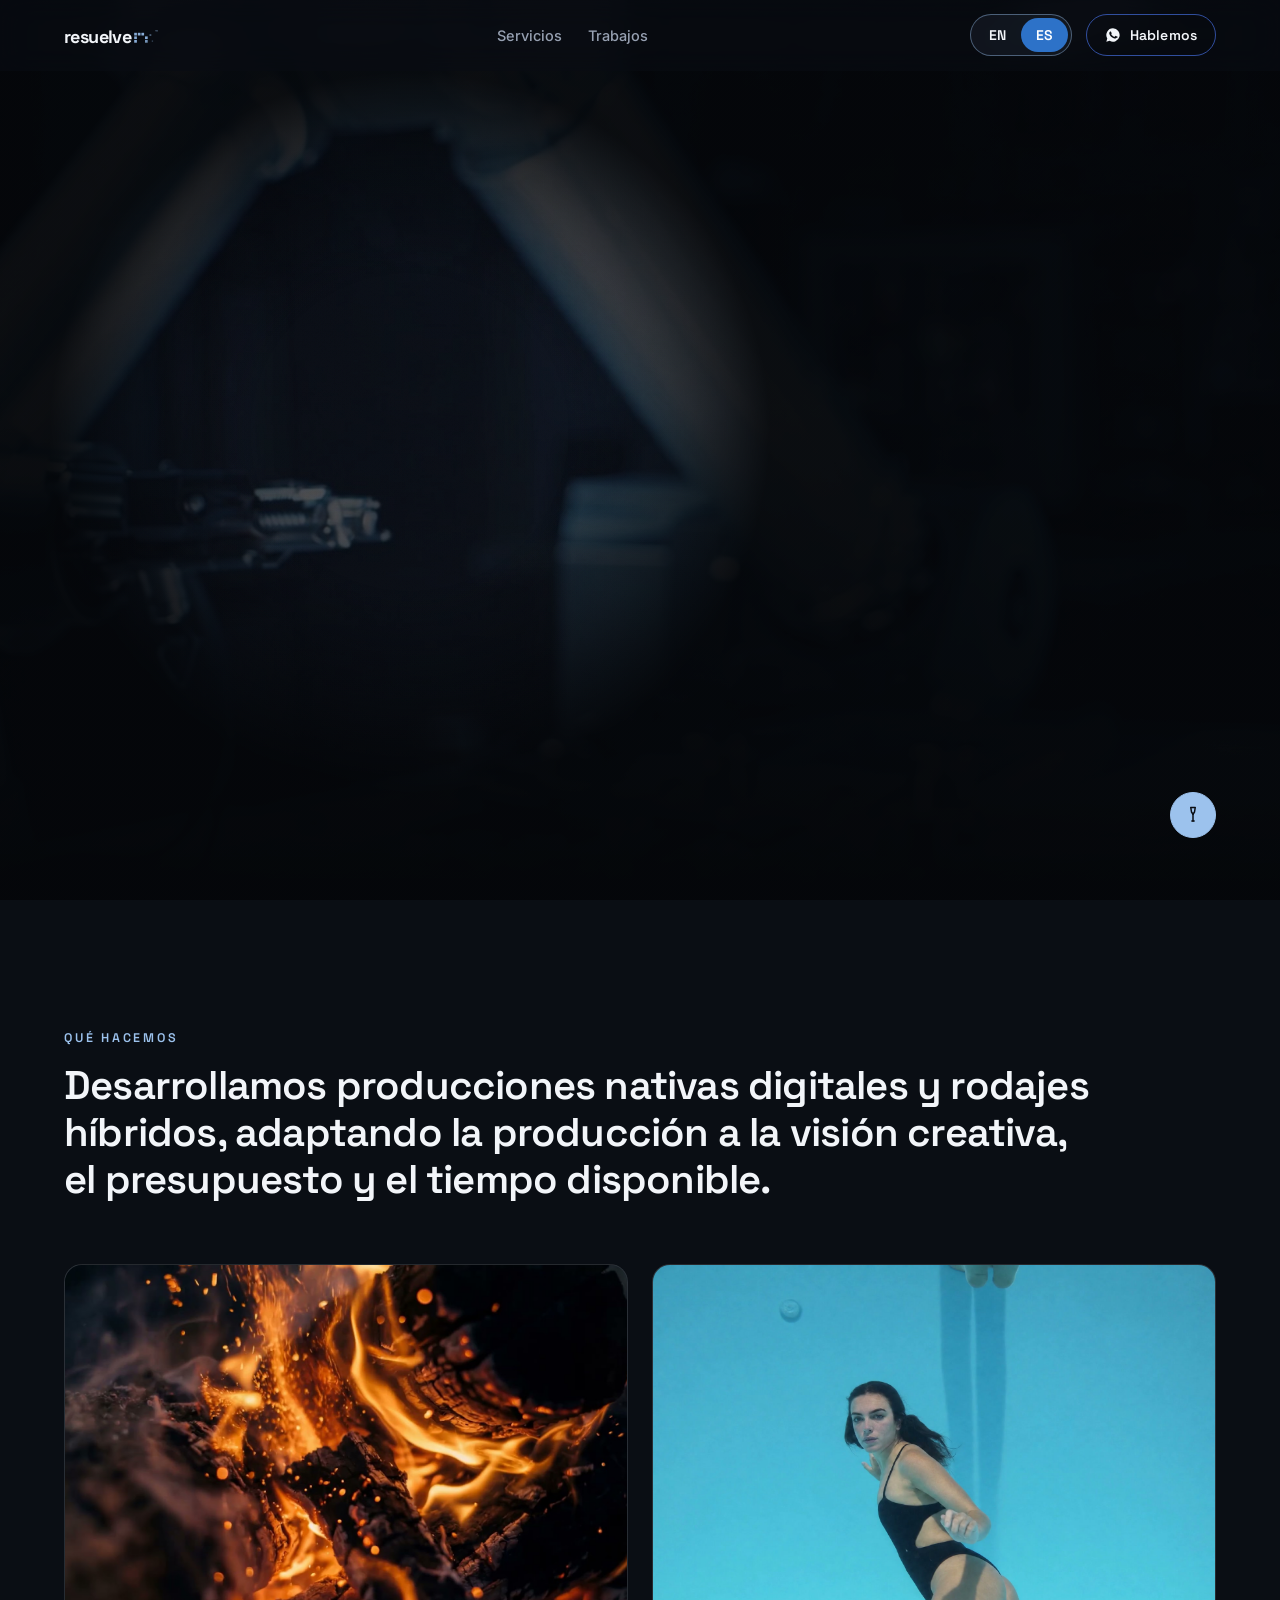
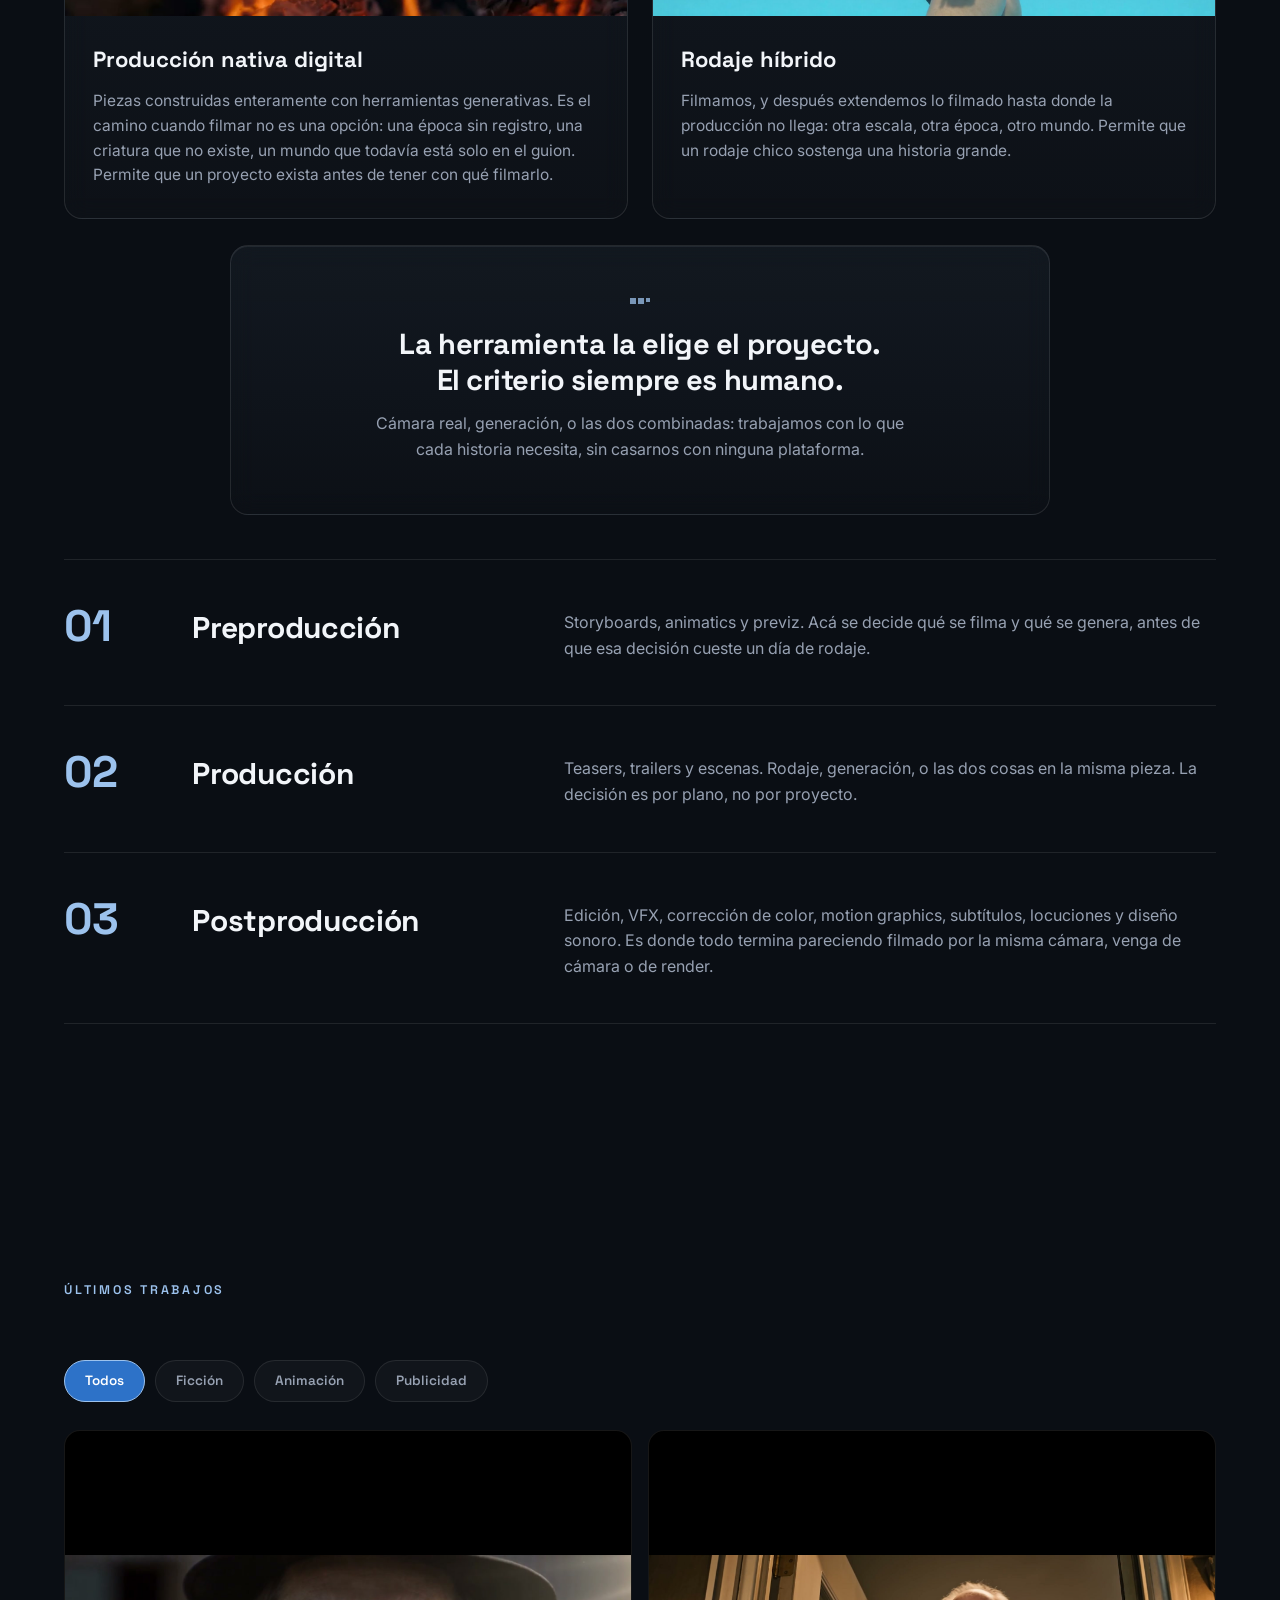
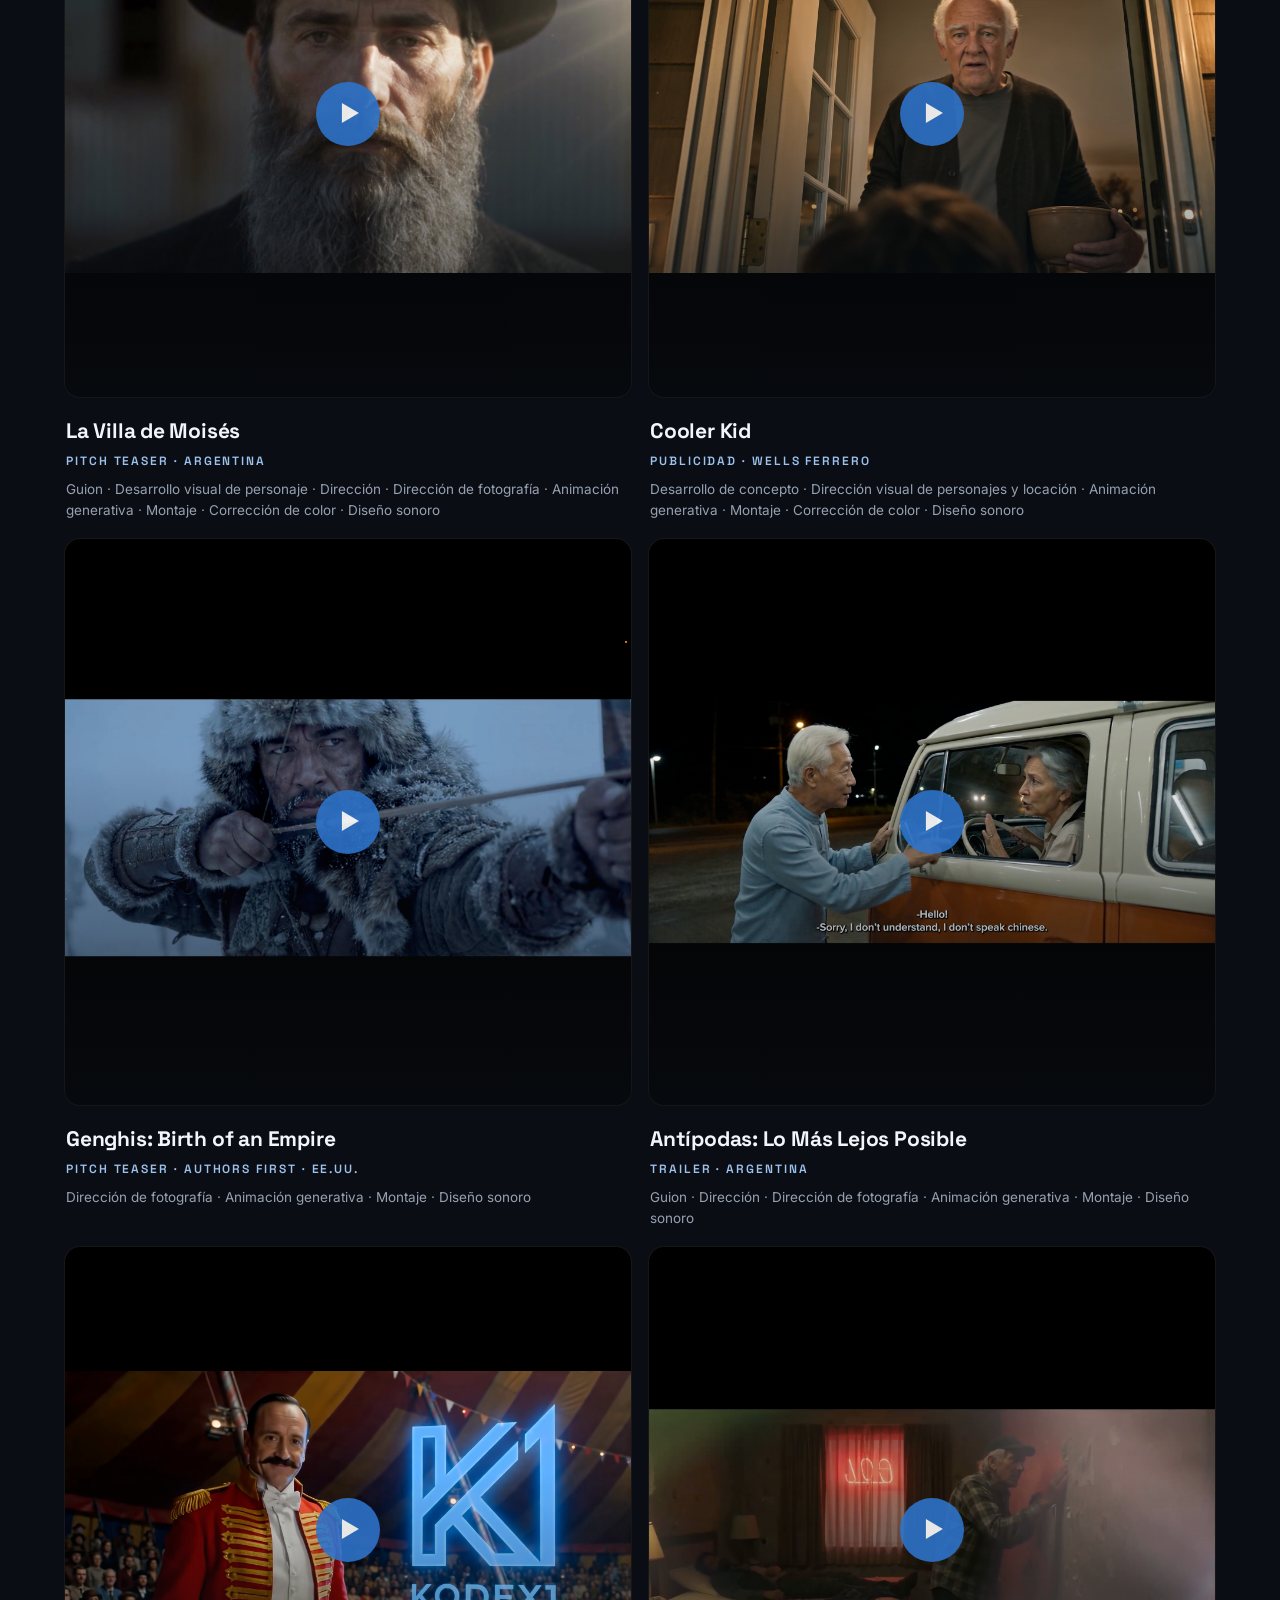
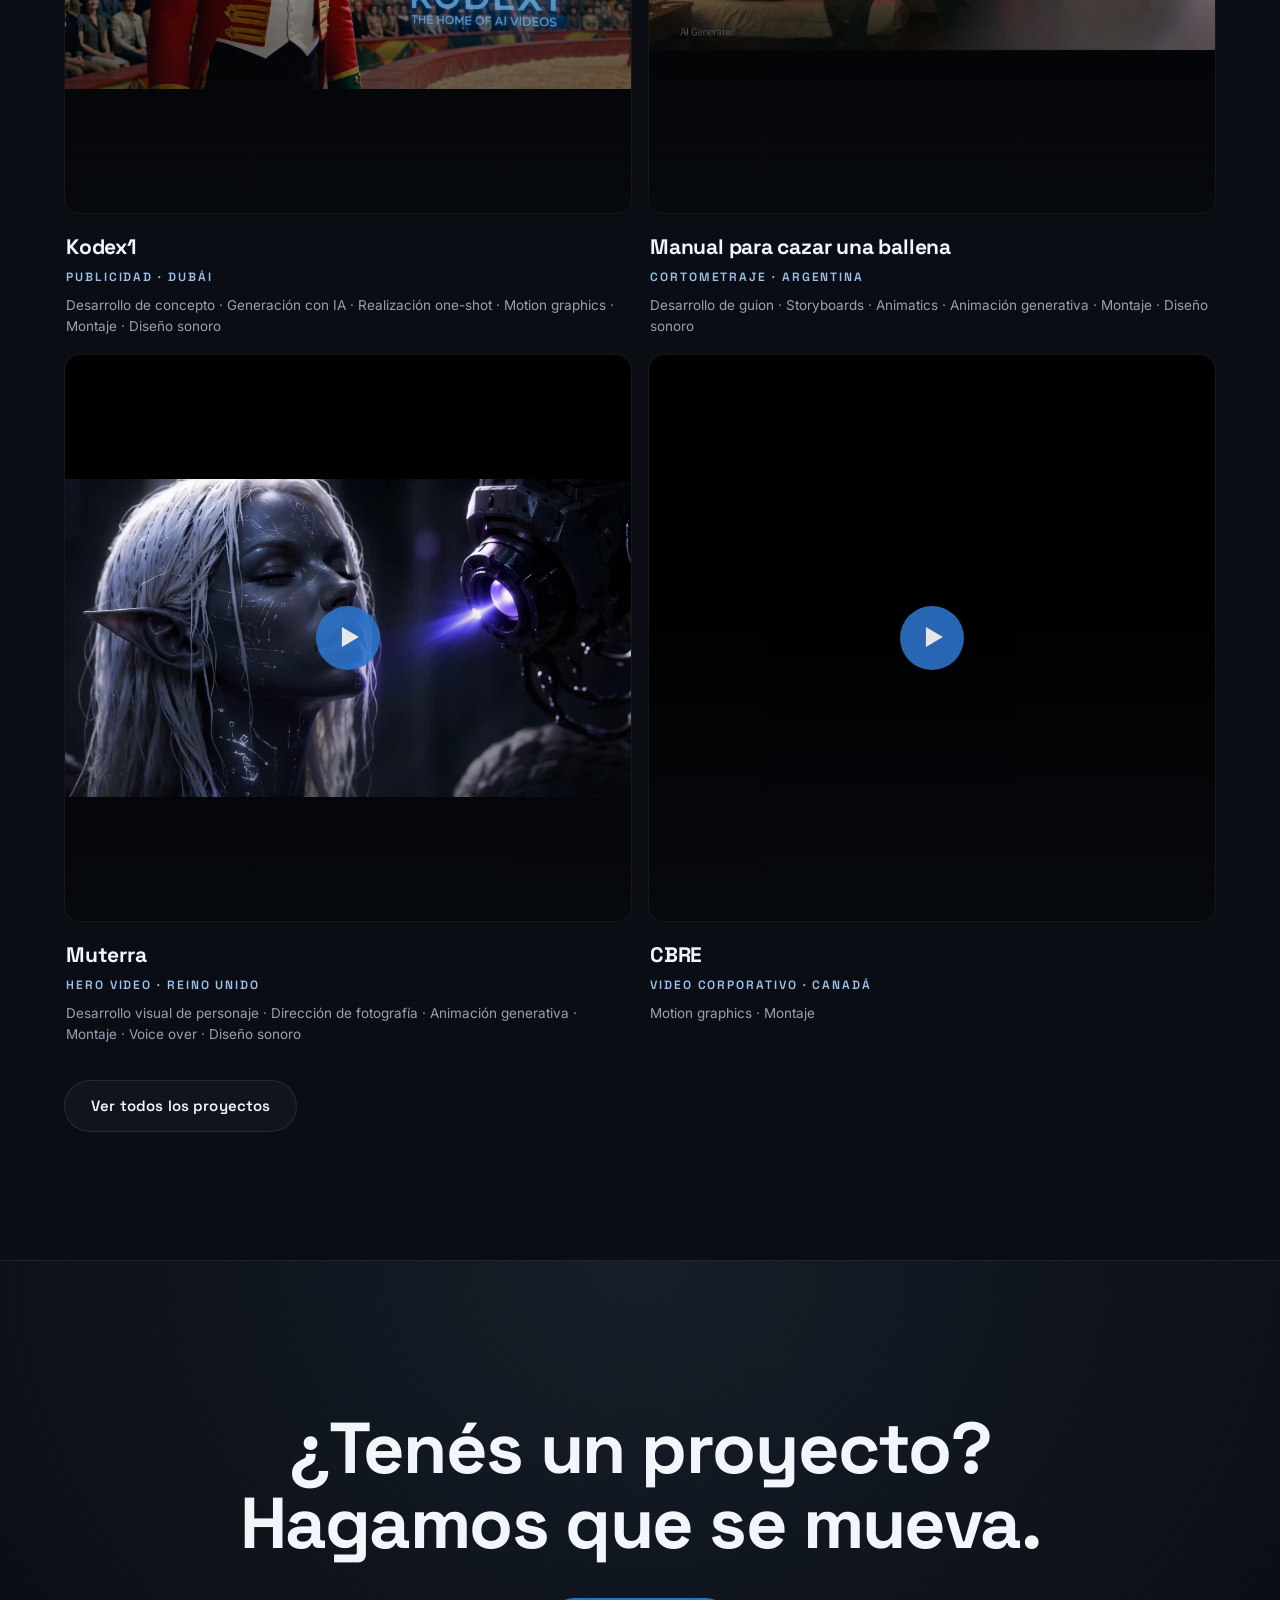
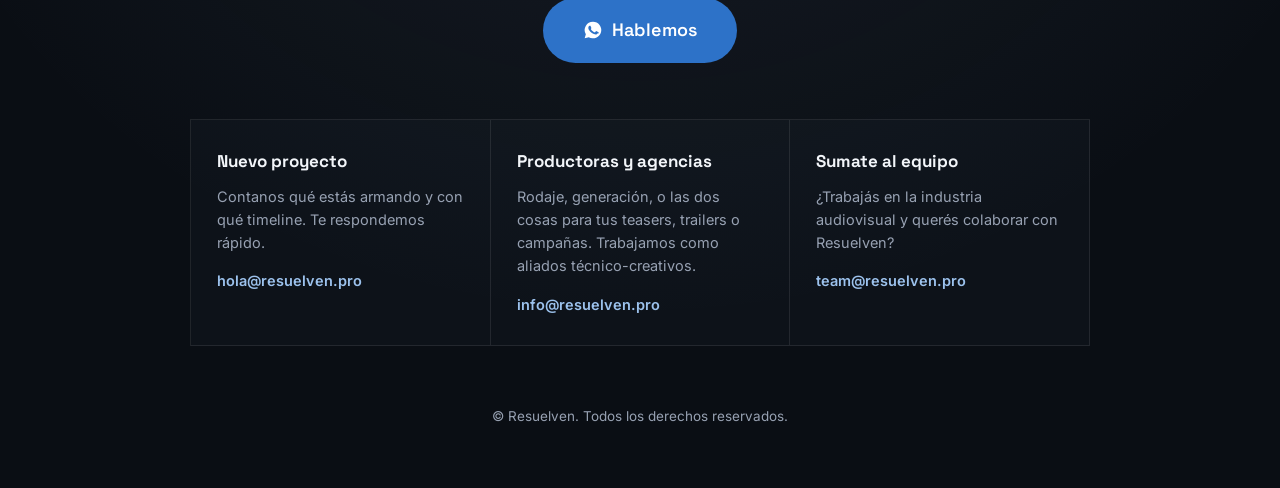
==== index.html @ db2f816e "Favicon nuevo con la n de píxeles y video Centurion 51 por link directo Co-Authored-By: Claude Opus " ====
<!DOCTYPE html>
<html lang="es">
<head>
  <meta charset="UTF-8">
  <meta name="viewport" content="width=device-width, initial-scale=1.0">
  <title>resuelven™ · Producciones nativas digitales y rodajes híbridos</title>
  <meta name="description" content="Productora audiovisual. Desarrollamos producciones nativas digitales y rodajes híbridos: teasers, trailers y escenas para cine, campaña y pitch.">
  <link rel="icon" href="assets/images/favicon-n.png">
  <link rel="apple-touch-icon" href="assets/images/apple-touch-icon-n.png">
  <meta property="og:title" content="resuelven™ · Producciones nativas digitales y rodajes híbridos">
  <meta property="og:description" content="Productora audiovisual. Desarrollamos producciones nativas digitales y rodajes híbridos: teasers, trailers y escenas para cine, campaña y pitch.">
  <meta property="og:image" content="https://resuelven.pro/assets/images/card.jpg">
  <meta property="og:url" content="https://resuelven.pro/">
  <meta property="og:type" content="website">
  <meta property="og:site_name" content="Resuelven">
  <meta property="og:locale" content="es_AR">
  <meta property="og:locale:alternate" content="en_US">
  <meta name="twitter:card" content="summary_large_image">
  <meta name="twitter:title" content="resuelven™ · Producciones nativas digitales y rodajes híbridos">
  <meta name="twitter:description" content="Productora audiovisual. Desarrollamos producciones nativas digitales y rodajes híbridos: teasers, trailers y escenas para cine, campaña y pitch.">
  <meta name="twitter:image" content="https://resuelven.pro/assets/images/card.jpg">
  <link rel="canonical" href="https://resuelven.pro/">
  <link rel="alternate" hreflang="es" href="https://resuelven.pro/">
  <link rel="alternate" hreflang="en" href="https://resuelven.pro/?lang=en">
  <link rel="alternate" hreflang="x-default" href="https://resuelven.pro/">
  <script type="application/ld+json">
  {
    "@context": "https://schema.org",
    "@graph": [
      {
        "@type": "Organization",
        "@id": "https://resuelven.pro/#organization",
        "name": "Resuelven",
        "alternateName": "resuelven™",
        "url": "https://resuelven.pro/",
        "logo": {
          "@type": "ImageObject",
          "url": "https://resuelven.pro/branding/logo/png/resuelven-horizontal-fondo-claro@1000.png"
        },
        "image": "https://resuelven.pro/assets/images/card.jpg",
        "description": "Productora audiovisual. Teasers, trailers y escenas: cámara real, generación con IA, o las dos combinadas.",
        "email": "hola@resuelven.pro",
        "telephone": "+5493425973885",
        "address": {
          "@type": "PostalAddress",
          "addressLocality": "Santa Fe",
          "addressRegion": "Santa Fe",
          "addressCountry": "AR"
        },
        "knowsLanguage": [
          "es",
          "en"
        ],
        "contactPoint": {
          "@type": "ContactPoint",
          "contactType": "sales",
          "email": "hola@resuelven.pro",
          "telephone": "+5493425973885",
          "availableLanguage": [
            "Spanish",
            "English"
          ]
        }
      },
      {
        "@type": "WebSite",
        "@id": "https://resuelven.pro/#website",
        "url": "https://resuelven.pro/",
        "name": "resuelven™",
        "inLanguage": "es-AR",
        "publisher": {
          "@id": "https://resuelven.pro/#organization"
        }
      },
      {
        "@type": "WebPage",
        "@id": "https://resuelven.pro/#webpage",
        "url": "https://resuelven.pro/",
        "name": "resuelven™ · Producciones nativas digitales y rodajes híbridos",
        "isPartOf": {
          "@id": "https://resuelven.pro/#website"
        },
        "about": {
          "@id": "https://resuelven.pro/#organization"
        },
        "primaryImageOfPage": "https://resuelven.pro/assets/images/card.jpg",
        "inLanguage": "es-AR"
      },
      {
        "@type": "ItemList",
        "@id": "https://resuelven.pro/#portfolio",
        "name": "Trabajos de Resuelven",
        "numberOfItems": 17,
        "itemListOrder": "https://schema.org/ItemListOrderAscending",
        "itemListElement": [
          {
            "@type": "ListItem",
            "position": 1,
            "item": {
              "@type": "CreativeWork",
              "name": "La Villa de Moisés",
              "description": "Pitch teaser, Argentina.",
              "genre": "Pitch teaser",
              "thumbnailUrl": "https://resuelven.pro/assets/videos/villamoises_poster.jpg",
              "creator": {
                "@id": "https://resuelven.pro/#organization"
              }
            }
          },
          {
            "@type": "ListItem",
            "position": 2,
            "item": {
              "@type": "CreativeWork",
              "name": "Cooler Kid",
              "description": "Publicidad para Wells Ferrero.",
              "genre": "Publicidad",
              "thumbnailUrl": "https://resuelven.pro/assets/videos/coolerkid_poster.jpg",
              "creator": {
                "@id": "https://resuelven.pro/#organization"
              },
              "creditText": "Producido por Resuelven para Wells Ferrero"
            }
          },
          {
            "@type": "ListItem",
            "position": 3,
            "item": {
              "@type": "CreativeWork",
              "name": "Genghis: Birth of an Empire",
              "description": "Pitch teaser para Authors First, Estados Unidos.",
              "genre": "Pitch teaser",
              "thumbnailUrl": "https://resuelven.pro/assets/videos/video14_thumbnail.jpg",
              "creator": {
                "@id": "https://resuelven.pro/#organization"
              },
              "creditText": "Producido por Resuelven para Authors First"
            }
          },
          {
            "@type": "ListItem",
            "position": 4,
            "item": {
              "@type": "CreativeWork",
              "name": "Antípodas: Lo Más Lejos Posible",
              "description": "Trailer, Argentina.",
              "genre": "Trailer",
              "thumbnailUrl": "https://resuelven.pro/assets/videos/video17_thumbnail.jpg",
              "creator": {
                "@id": "https://resuelven.pro/#organization"
              }
            }
          },
          {
            "@type": "ListItem",
            "position": 5,
            "item": {
              "@type": "CreativeWork",
              "name": "Kodex1",
              "description": "Publicidad, Dubái.",
              "genre": "Publicidad",
              "thumbnailUrl": "https://resuelven.pro/assets/videos/video20_thumbnail.jpg",
              "creator": {
                "@id": "https://resuelven.pro/#organization"
              }
            }
          },
          {
            "@type": "ListItem",
            "position": 6,
            "item": {
              "@type": "CreativeWork",
              "name": "Manual para cazar una ballena",
              "description": "Cortometraje, Argentina.",
              "genre": "Cortometraje",
              "thumbnailUrl": "https://resuelven.pro/assets/videos/manual_poster.jpg",
              "creator": {
                "@id": "https://resuelven.pro/#organization"
              }
            }
          },
          {
            "@type": "ListItem",
            "position": 7,
            "item": {
              "@type": "CreativeWork",
              "name": "Muterra",
              "description": "Hero video, Reino Unido.",
              "genre": "Hero video",
              "thumbnailUrl": "https://resuelven.pro/assets/videos/video19_poster.jpg",
              "creator": {
                "@id": "https://resuelven.pro/#organization"
              }
            }
          },
          {
            "@type": "ListItem",
            "position": 8,
            "item": {
              "@type": "CreativeWork",
              "name": "CBRE",
              "description": "Video corporativo, Canadá.",
              "genre": "Video corporativo",
              "thumbnailUrl": "https://i.ytimg.com/vi/7hWI-mV_FtY/maxresdefault.jpg",
              "creator": {
                "@id": "https://resuelven.pro/#organization"
              }
            }
          },
          {
            "@type": "ListItem",
            "position": 9,
            "item": {
              "@type": "CreativeWork",
              "name": "Betterwase",
              "description": "Publicidad, Estados Unidos.",
              "genre": "Publicidad",
              "thumbnailUrl": "https://resuelven.pro/assets/videos/video12_poster.jpg",
              "creator": {
                "@id": "https://resuelven.pro/#organization"
              }
            }
          },
          {
            "@type": "ListItem",
            "position": 10,
            "item": {
              "@type": "CreativeWork",
              "name": "Betterwase",
              "description": "Publicidad, Estados Unidos.",
              "genre": "Publicidad",
              "thumbnailUrl": "https://resuelven.pro/assets/videos/video07_poster.jpg",
              "creator": {
                "@id": "https://resuelven.pro/#organization"
              }
            }
          },
          {
            "@type": "ListItem",
            "position": 11,
            "item": {
              "@type": "CreativeWork",
              "name": "Earthing Harmony",
              "description": "Long form ad, Estados Unidos.",
              "genre": "Long form ad",
              "thumbnailUrl": "https://resuelven.pro/assets/videos/grounding_poster.jpg",
              "creator": {
                "@id": "https://resuelven.pro/#organization"
              }
            }
          },
          {
            "@type": "ListItem",
            "position": 12,
            "item": {
              "@type": "CreativeWork",
              "name": "Betterwase",
              "description": "Serie animada, Estados Unidos.",
              "genre": "Serie animada",
              "thumbnailUrl": "https://resuelven.pro/assets/videos/medicare_poster.jpg",
              "creator": {
                "@id": "https://resuelven.pro/#organization"
              }
            }
          },
          {
            "@type": "ListItem",
            "position": 13,
            "item": {
              "@type": "CreativeWork",
              "name": "Pandora's Star",
              "description": "Pitch scene para Authors First, Estados Unidos.",
              "genre": "Pitch scene",
              "thumbnailUrl": "https://resuelven.pro/assets/videos/dudley_poster.jpg",
              "creator": {
                "@id": "https://resuelven.pro/#organization"
              },
              "creditText": "Producido por Resuelven para Authors First"
            }
          },
          {
            "@type": "ListItem",
            "position": 14,
            "item": {
              "@type": "CreativeWork",
              "name": "The Plastic Forming Company",
              "description": "Publicidad, Estados Unidos.",
              "genre": "Publicidad",
              "thumbnailUrl": "https://resuelven.pro/assets/videos/video11_poster.jpg",
              "creator": {
                "@id": "https://resuelven.pro/#organization"
              }
            }
          },
          {
            "@type": "ListItem",
            "position": 15,
            "item": {
              "@type": "CreativeWork",
              "name": "Ahoyskipper",
              "description": "Publicidad, Grecia.",
              "genre": "Publicidad",
              "thumbnailUrl": "https://resuelven.pro/assets/videos/video06_thumbnail.jpg",
              "creator": {
                "@id": "https://resuelven.pro/#organization"
              }
            }
          },
          {
            "@type": "ListItem",
            "position": 16,
            "item": {
              "@type": "CreativeWork",
              "name": "LensCrafters",
              "description": "Publicidad.",
              "genre": "Publicidad",
              "thumbnailUrl": "https://resuelven.pro/assets/videos/video10_poster.jpg",
              "creator": {
                "@id": "https://resuelven.pro/#organization"
              }
            }
          },
          {
            "@type": "ListItem",
            "position": 17,
            "item": {
              "@type": "CreativeWork",
              "name": "555 Estudio",
              "description": "Intro promocional, Argentina.",
              "genre": "Intro promocional",
              "thumbnailUrl": "https://resuelven.pro/assets/videos/video09_thumbnail.jpg",
              "creator": {
                "@id": "https://resuelven.pro/#organization"
              }
            }
          }
        ]
      }
    ]
  }
  </script>
  <link rel="preconnect" href="https://fonts.googleapis.com">
  <link rel="preconnect" href="https://fonts.gstatic.com" crossorigin>
  <link href="https://fonts.googleapis.com/css2?family=Space+Grotesk:wght@400;500;600;700&family=Inter:wght@400;500;600&display=swap" rel="stylesheet">
  <link rel="stylesheet" href="css/style.css">
</head>
<body>
  
  <div class="opener" id="opener" aria-hidden="true">
    <div class="opener__logo">
      <svg viewBox="0 0 248 60" xmlns="http://www.w3.org/2000/svg">
        <text class="opener__word" x="0" y="46" font-family="Space Grotesk, sans-serif" font-size="40" font-weight="700" letter-spacing="-1.3" fill="#f2f5f9">resuelve</text>
        <g class="opener__px" fill="#2D72C8">
          <rect x="156" y="24" width="6" height="6"/><rect x="156" y="32" width="6" height="6"/>
          <rect x="156" y="40" width="6" height="6"/>
          <rect x="164" y="24" width="6" height="6"/><rect x="172" y="24" width="6" height="6"/>
          <rect x="180" y="32" width="6" height="6"/><rect x="180" y="40" width="6" height="6"/>
          <rect x="190" y="27" width="4" height="4"/>
          <rect x="195" y="41" width="3" height="3"/>
        </g>
        <text class="opener__tm" x="202" y="26" font-family="Space Grotesk, sans-serif" font-size="12" font-weight="600" fill="#2D72C8">™</text>
      </svg>
    </div>
  </div>
  
  <header class="nav" id="nav">
    <a class="nav__logo" href="#top" aria-label="resuelven">
      <svg viewBox="0 0 248 60" xmlns="http://www.w3.org/2000/svg" role="img">
        <text x="0" y="46" font-family="Space Grotesk, sans-serif" font-size="40" font-weight="700" letter-spacing="-1.3" fill="currentColor">resuelve</text>
        <g fill="#88ACD6">
          <rect x="156" y="24" width="6" height="6"/><rect x="156" y="32" width="6" height="6"/>
          <rect x="156" y="40" width="6" height="6"/>
          <rect x="164" y="24" width="6" height="6"/><rect x="172" y="24" width="6" height="6"/>
          <rect x="180" y="32" width="6" height="6"/><rect x="180" y="40" width="6" height="6" opacity=".85"/>
          <rect x="190" y="27" width="4" height="4" opacity=".5"/>
          <rect x="195" y="41" width="3" height="3" opacity=".35"/>
        </g>
        <text x="202" y="26" font-family="Space Grotesk, sans-serif" font-size="12" font-weight="600" fill="#88ACD6">™</text>
      </svg>
    </a>
    <nav class="nav__links">
      <a href="#services" data-i18n="nav_services">Servicios</a>
      <a href="#work" data-i18n="nav_work">Trabajos</a>
    </nav>
    <div class="nav__right">
      <button class="langpill" id="langpill" aria-label="Switch language / Cambiar idioma">
        <span class="langpill__thumb" id="langthumb"></span>
        <span class="langpill__opt" data-lang="en">EN</span>
        <span class="langpill__opt" data-lang="es">ES</span>
      </button>
      <a class="btn btn--ghost nav__cta wa-link" href="https://wa.me/5493425973885?text=%C2%A1Hola%2C%20Resuelven!%20Quiero%20saber%20m%C3%A1s." target="_blank" rel="noopener">
        <svg viewBox="0 0 24 24" width="16" height="16" fill="currentColor"><path d="M12 2a10 10 0 0 0-8.6 15.1L2 22l5-1.3A10 10 0 1 0 12 2Zm5.3 14.1c-.2.6-1.3 1.2-1.8 1.2-.5.1-1 .2-3.3-.7-2.8-1.1-4.6-4-4.7-4.2-.1-.2-1.1-1.5-1.1-2.9s.7-2 1-2.3c.2-.3.5-.3.7-.3h.5c.2 0 .4 0 .6.5s.8 1.9.8 2c.1.1.1.3 0 .5l-.4.6c-.1.2-.3.3-.1.6.2.3.8 1.3 1.8 2.1 1.2 1.1 2.2 1.4 2.5 1.6.3.1.5.1.7-.1l1-1.2c.2-.3.4-.2.7-.1l2 1c.3.1.5.2.6.4 0 .1 0 .7-.2 1.3Z"/></svg>
        <span data-i18n="cta_chat">Hablemos</span>
      </a>
      <button class="nav__burger" id="burger" aria-label="Menu"><span></span><span></span><span></span></button>
    </div>
  </header>
  
  <section class="hero" id="top">
    <video class="hero__bg" autoplay muted loop playsinline poster="assets/videos/bg.mp4.jpg">
      <source src="assets/videos/bg.mp4" type="video/mp4">
    </video>
    <div class="hero__overlay"></div>
    <div class="hero__grain"></div>
    <div class="hero__flash" aria-hidden="true"></div>
    <div class="hero__bar hero__bar--top"></div>
    <div class="hero__bar hero__bar--bottom"></div>
    <div class="hero__inner">
      <div class="hero__content">
        <p class="hero__kicker" data-i18n="hero_kicker">PRODUCTORA AUDIOVISUAL</p>
        <h1 class="hero__title" data-i18n-html="hero_title">Tu visión.<br>Nuestro escenario.</h1>
        <p class="hero__sub" data-i18n="hero_sub">Convertimos ideas, historias y visiones en piezas listas para pitch, campaña o pantalla. Trabajamos como aliados técnico-creativos de proyectos, agencias y productoras alrededor del mundo.</p>
        <div class="hero__actions">
          <a class="btn btn--lime wa-link" href="https://wa.me/5493425973885?text=%C2%A1Hola%2C%20Resuelven!%20Quiero%20saber%20m%C3%A1s." target="_blank" rel="noopener"><span data-i18n="cta_chat">Hablemos</span></a>
          <a class="btn btn--outline" href="#work"><span data-i18n="cta_work">Ver trabajos</span></a>
        </div>
      </div>
    </div>
    <button class="hero__flashbtn" id="flashBtn" aria-pressed="true" aria-label="Linterna / Flashlight">
      <svg viewBox="0 0 24 24" width="18" height="18" fill="none" stroke="currentColor" stroke-width="2" stroke-linecap="round" stroke-linejoin="round">
        <path d="M9 2h6l-1 6-2 3-2-3-1-6Z"/><path d="M12 11v9"/><path d="M10.5 20h3"/>
      </svg>
    </button>
  </section>
  
  <section class="section" id="services">
    <div class="section__head">
      <p class="section__kicker" data-i18n="services_kicker">QUÉ HACEMOS</p>
      <h2 class="studio-lead" data-i18n="studio_lead">Desarrollamos producciones nativas digitales y rodajes híbridos, adaptando la producción a la visión creativa, el presupuesto y el tiempo disponible.</h2>
    </div>
    <div class="studio-cols">
      <article class="studio-col">
        <div class="studio-col__media"><video class="studio-col__vid" poster="assets/videos/bektar_poster.jpg" muted loop playsinline preload="none" aria-label="Escena de pitch de Genghis: Birth of an Empire, generada integramente con IA"><source src="assets/videos/bektar.mp4" type="video/mp4"></video></div>
        <div class="studio-col__body">
          <h3 data-i18n="studio_ai_title">Producción nativa digital</h3>
          <p data-i18n="studio_ai_desc">Piezas construidas enteramente con herramientas generativas. Es el camino cuando filmar no es una opción: una época sin registro, una criatura que no existe, un mundo que todavía está solo en el guion. Permite que un proyecto exista antes de tener con qué filmarlo.</p>
        </div>
      </article>
      <article class="studio-col">
        <div class="studio-col__media"><video class="studio-col__vid" poster="assets/videos/hibrido_poster.jpg" muted loop playsinline preload="none" aria-label="Mismo plano filmado con camara y luego extendido con IA a un mundo de ciencia ficcion"><source src="assets/videos/hibrido.mp4" type="video/mp4"></video></div>
        <div class="studio-col__body">
          <h3 data-i18n="studio_hy_title">Rodaje híbrido</h3>
          <p data-i18n="studio_hy_desc">Filmamos, y después extendemos lo filmado hasta donde la producción no llega: otra escala, otra época, otro mundo. Permite que un rodaje chico sostenga una historia grande.</p>
        </div>
      </article>
    </div>
    <div class="philo-box">
      <h3 data-i18n="philo_title">La herramienta la elige el proyecto. El criterio siempre es humano.</h3>
      <p data-i18n="philo_desc">Cámara real, generación, o las dos combinadas: trabajamos con lo que cada historia necesita, sin casarnos con ninguna plataforma.</p>
    </div>
    <div class="svc-list">
      <article class="svc-item">
        <span class="svc-item__num">01</span>
        <div class="svc-item__body">
          <h3 data-i18n="svc1_title">Preproducción</h3>
          <p data-i18n="svc1_desc">Storyboards, animatics y previz. Acá se decide qué se filma y qué se genera, antes de que esa decisión cueste un día de rodaje.</p>
        </div>
      </article>
      <article class="svc-item">
        <span class="svc-item__num">02</span>
        <div class="svc-item__body">
          <h3 data-i18n="svc2_title">Producción</h3>
          <p data-i18n="svc2_desc">Teasers, trailers y escenas. Rodaje, generación, o las dos cosas en la misma pieza. La decisión es por plano, no por proyecto.</p>
        </div>
      </article>
      <article class="svc-item">
        <span class="svc-item__num">03</span>
        <div class="svc-item__body">
          <h3 data-i18n="svc3_title">Postproducción</h3>
          <p data-i18n="svc3_desc">Edición, VFX, corrección de color, motion graphics, subtítulos, locuciones y diseño sonoro. Es donde todo termina pareciendo filmado por la misma cámara, venga de cámara o de render.</p>
        </div>
      </article>
    </div>
  </section>
  
  <section class="section" id="work">
    <div class="section__head">
      <p class="section__kicker" data-i18n="work_kicker">ÚLTIMOS TRABAJOS</p>
    </div>
    <div class="workfilter" id="workfilter"></div>
    <div class="workgrid" id="workgrid">
      <div class="work reveal" data-cat="ficcion" data-hidden-by-more="false" data-media="video" data-src="assets/videos/villamoises.mp4" data-fmt="teaser" data-country="argentina" data-roles="guion,chardev,direccion,dof,genanim,edit,color,sound">
        <div class="work__media">
          <img src="assets/videos/villamoises_poster.jpg" alt="Primer plano de un hombre de barba larga y sombrero de ala ancha a contraluz, del pitch teaser de La Villa de Moisés" loading="lazy" onerror="this.style.display='none'">
          <div class="work__play"><span>▶</span></div>
        </div>
        <div class="work__info">
          <h3 class="work__title">La Villa de Moisés</h3>
          <p class="work__meta">Pitch teaser · Argentina</p>
          <p class="work__roles">Guion · Desarrollo visual de personaje · Dirección · Dirección de fotografía · Animación generativa · Montaje · Corrección de color · Diseño sonoro</p>
        </div>
      </div>
      <div class="work reveal" data-cat="publicidad" data-hidden-by-more="false" data-media="video" data-src="assets/videos/coolerkid.mp4" data-fmt="ad" data-client="Wells Ferrero" data-roles="concept,visualdir,genanim,edit,color,sound">
        <div class="work__media">
          <img src="assets/videos/coolerkid_poster.jpg" alt="Un hombre mayor de cárdigan abre la puerta de su casa sosteniendo un bol, en luz cálida de interior, de la publicidad Cooler Kid para Wells Ferrero" loading="lazy" onerror="this.style.display='none'">
          <div class="work__play"><span>▶</span></div>
        </div>
        <div class="work__info">
          <h3 class="work__title">Cooler Kid</h3>
          <p class="work__meta">Publicidad · Wells Ferrero</p>
          <p class="work__roles">Desarrollo de concepto · Dirección visual de personajes y locación · Animación generativa · Montaje · Corrección de color · Diseño sonoro</p>
        </div>
      </div>
      <div class="work reveal" data-cat="ficcion" data-hidden-by-more="false" data-media="video" data-src="assets/videos/prologue.mp4" data-fmt="teaser" data-client="Authors First" data-country="usa" data-roles="dof,genanim,edit,sound">
        <div class="work__media">
          <img src="assets/videos/video14_thumbnail.jpg" alt="Guerrero con capucha de piel tensa un arco en la nieve, del pitch teaser de Genghis: Birth of an Empire" loading="lazy" onerror="this.style.display='none'">
          <div class="work__play"><span>▶</span></div>
        </div>
        <div class="work__info">
          <h3 class="work__title">Genghis: Birth of an Empire</h3>
          <p class="work__meta">Pitch teaser · Authors First · EE.UU.</p>
          <p class="work__roles">Dirección de fotografía · Animación generativa · Montaje · Diseño sonoro</p>
        </div>
      </div>
      <div class="work reveal" data-cat="ficcion" data-hidden-by-more="false" data-media="video" data-src="assets/videos/video17.mp4" data-fmt="trailer" data-country="argentina" data-roles="guion,direccion,dof,genanim,edit,sound">
        <div class="work__media">
          <img src="assets/videos/video17_thumbnail.jpg" alt="Dos personas mayores hablan de noche por la ventanilla de una combi, del trailer de Antípodas: Lo Más Lejos Posible" loading="lazy" onerror="this.style.display='none'">
          <div class="work__play"><span>▶</span></div>
        </div>
        <div class="work__info">
          <h3 class="work__title">Antípodas: Lo Más Lejos Posible</h3>
          <p class="work__meta">Trailer · Argentina</p>
          <p class="work__roles">Guion · Dirección · Dirección de fotografía · Animación generativa · Montaje · Diseño sonoro</p>
        </div>
      </div>
      <div class="work reveal" data-cat="publicidad" data-hidden-by-more="false" data-media="video" data-src="assets/videos/kodex1.mp4" data-fmt="ad" data-country="dubai" data-roles="concept,genai,oneshot,mograph,edit,sound">
        <div class="work__media">
          <img src="assets/videos/video20_thumbnail.jpg" alt="Presentador de circo de levita roja bajo la carpa junto al logo de Kodex1, del aviso para Kodex1" loading="lazy" onerror="this.style.display='none'">
          <div class="work__play"><span>▶</span></div>
        </div>
        <div class="work__info">
          <h3 class="work__title">Kodex1</h3>
          <p class="work__meta">Publicidad · Dubái</p>
          <p class="work__roles">Desarrollo de concepto · Generación con IA · Realización one-shot · Motion graphics · Montaje · Diseño sonoro</p>
        </div>
      </div>
      <div class="work reveal" data-cat="ficcion" data-hidden-by-more="false" data-media="iframe" data-src="https://drive.google.com/file/d/1FdK5aIOEChy8O3pShALOVH-JVPJBWcua/preview" data-fmt="cortometraje" data-country="argentina" data-roles="scriptdev,sboards,animatics,genanim,edit,sound">
        <div class="work__media">
          <img src="assets/videos/manual_poster.jpg" alt="Habitación de motel de noche con neón rojo en la ventana y un hombre apoyado contra la pared, del cortometraje Manual para cazar una ballena" loading="lazy" onerror="this.style.display='none'">
          <div class="work__play"><span>▶</span></div>
        </div>
        <div class="work__info">
          <h3 class="work__title">Manual para cazar una ballena</h3>
          <p class="work__meta">Cortometraje · Argentina</p>
          <p class="work__roles">Desarrollo de guion · Storyboards · Animatics · Animación generativa · Montaje · Diseño sonoro</p>
        </div>
      </div>
      <div class="work reveal" data-cat="animacion" data-hidden-by-more="false" data-media="video" data-src="assets/videos/video19.mp4" data-poster="assets/videos/video19_poster.jpg" data-fmt="herovideo" data-country="uk" data-roles="chardev,dof,genanim,edit,vo,sound">
        <div class="work__media">
          <img src="assets/videos/video19_poster.jpg" alt="Personaje élfico de pelo blanco frente a un dron con cámara que proyecta un haz violeta, del hero video de Muterra" loading="lazy" onerror="this.style.display='none'">
          <div class="work__play"><span>▶</span></div>
        </div>
        <div class="work__info">
          <h3 class="work__title">Muterra</h3>
          <p class="work__meta">Hero video · Reino Unido</p>
          <p class="work__roles">Desarrollo visual de personaje · Dirección de fotografía · Animación generativa · Montaje · Voice over · Diseño sonoro</p>
        </div>
      </div>
      <div class="work reveal" data-cat="publicidad" data-hidden-by-more="false" data-media="iframe" data-src="https://www.youtube-nocookie.com/embed/7hWI-mV_FtY?rel=0&amp;autoplay=1" data-fmt="corporate" data-country="canada" data-roles="mograph,edit">
        <div class="work__media">
          <img src="https://i.ytimg.com/vi/7hWI-mV_FtY/maxresdefault.jpg" alt="Vista aérea del skyline de Toronto al atardecer, del video corporativo para CBRE" loading="lazy" onerror="this.style.display='none'">
          <div class="work__play"><span>▶</span></div>
        </div>
        <div class="work__info">
          <h3 class="work__title">CBRE</h3>
          <p class="work__meta">Video corporativo · Canadá</p>
          <p class="work__roles">Motion graphics · Montaje</p>
        </div>
      </div>
      <div class="work reveal work--hidden" data-cat="publicidad" data-hidden-by-more="true" data-media="video" data-src="assets/videos/video12.mp4" data-poster="assets/videos/video12_poster.jpg" data-fmt="ad" data-country="usa" data-roles="concept,guion,genvideo,edit,sound">
        <div class="work__media">
          <img src="assets/videos/video12_poster.jpg" alt="Manos atando un globo negro al aire libre, de la campaña vertical para Betterwase" loading="lazy" onerror="this.style.display='none'">
          <div class="work__play"><span>▶</span></div>
        </div>
        <div class="work__info">
          <h3 class="work__title">Betterwase</h3>
          <p class="work__meta">Publicidad · EE.UU.</p>
          <p class="work__roles">Desarrollo de concepto · Guion · Generación de video · Montaje · Diseño sonoro</p>
        </div>
      </div>
      <div class="work reveal work--hidden" data-cat="publicidad" data-hidden-by-more="true" data-media="video" data-src="assets/videos/video07.mp4" data-poster="assets/videos/video07_poster.jpg" data-fmt="ad" data-country="usa" data-roles="concept,guion,genvideo,edit,sound">
        <div class="work__media">
          <img src="assets/videos/video07_poster.jpg" alt="Dormitorio en tonos verdes visto desde el marco de la puerta, de la campaña vertical para Betterwase" loading="lazy" onerror="this.style.display='none'">
          <div class="work__play"><span>▶</span></div>
        </div>
        <div class="work__info">
          <h3 class="work__title">Betterwase</h3>
          <p class="work__meta">Publicidad · EE.UU.</p>
          <p class="work__roles">Desarrollo de concepto · Guion · Generación de video · Montaje · Diseño sonoro</p>
        </div>
      </div>
      <div class="work reveal work--hidden" data-cat="publicidad" data-hidden-by-more="true" data-media="video" data-src="assets/videos/grounding.mp4" data-fmt="longform" data-country="usa" data-roles="genimg,edit,sound">
        <div class="work__media">
          <img src="assets/videos/grounding_poster.jpg" alt="Jinete con sombrero de ala ancha sobre un caballo en un campo nevado, del long form ad para Earthing Harmony" loading="lazy" onerror="this.style.display='none'">
          <div class="work__play"><span>▶</span></div>
        </div>
        <div class="work__info">
          <h3 class="work__title">Earthing Harmony</h3>
          <p class="work__meta">Long-form ad · EE.UU.</p>
          <p class="work__roles">Generación de imágenes y video · Montaje · Diseño sonoro</p>
        </div>
      </div>
      <div class="work reveal work--hidden" data-cat="animacion" data-hidden-by-more="true" data-media="video" data-src="assets/videos/medicare.mp4" data-fmt="animseries" data-country="usa">
        <div class="work__media">
          <img src="assets/videos/medicare_poster.jpg" alt="Tres personajes animados en 3D saludan frente a una casa suburbana, de la serie animada para Betterwase" loading="lazy" onerror="this.style.display='none'">
          <div class="work__play"><span>▶</span></div>
        </div>
        <div class="work__info">
          <h3 class="work__title">Betterwase</h3>
          <p class="work__meta">Serie animada · EE.UU.</p>
          <p class="work__roles"></p>
        </div>
      </div>
      <div class="work reveal work--hidden" data-cat="ficcion" data-hidden-by-more="true" data-media="video" data-src="assets/videos/dudley.mp4" data-fmt="pitchscene" data-client="Authors First" data-country="usa" data-roles="dof,genanim,dlock,edit,sound">
        <div class="work__media">
          <img src="assets/videos/dudley_poster.jpg" alt="Mujer rubia con las manos abiertas sentada en una grada junto a otras personas, de la escena de prueba de Pandora's Star" loading="lazy" onerror="this.style.display='none'">
          <div class="work__play"><span>▶</span></div>
        </div>
        <div class="work__info">
          <h3 class="work__title">Pandora's Star</h3>
          <p class="work__meta">Pitch scene · Authors First · EE.UU.</p>
          <p class="work__roles">Dirección de fotografía · Animación generativa · Sincronización de diálogos · Montaje · Diseño sonoro</p>
        </div>
      </div>
      <div class="work reveal work--hidden" data-cat="publicidad" data-hidden-by-more="true" data-media="video" data-src="assets/videos/video11.mp4" data-poster="assets/videos/video11_poster.jpg" data-fmt="ad" data-country="usa" data-roles="concept,guion,genanim,edit,sound">
        <div class="work__media">
          <img src="assets/videos/video11_poster.jpg" alt="Maletín rígido de plástico negro con cierres metálicos sobre fondo blanco, del aviso para The Plastic Forming Company" loading="lazy" onerror="this.style.display='none'">
          <div class="work__play"><span>▶</span></div>
        </div>
        <div class="work__info">
          <h3 class="work__title">The Plastic Forming Company</h3>
          <p class="work__meta">Publicidad · EE.UU.</p>
          <p class="work__roles">Desarrollo de concepto · Guion · Animación generativa · Montaje · Diseño sonoro</p>
        </div>
      </div>
      <div class="work reveal work--hidden" data-cat="publicidad" data-hidden-by-more="true" data-media="video" data-src="assets/videos/video06.mp4" data-fmt="ad" data-country="greece" data-roles="dof,genanim,edit,sound">
        <div class="work__media">
          <img src="assets/videos/video06_thumbnail.jpg" alt="Catamarán fondeado en una cala turquesa entre acantilados blancos, del aviso para Ahoyskipper" loading="lazy" onerror="this.style.display='none'">
          <div class="work__play"><span>▶</span></div>
        </div>
        <div class="work__info">
          <h3 class="work__title">Ahoyskipper</h3>
          <p class="work__meta">Publicidad · Grecia</p>
          <p class="work__roles">Dirección de fotografía · Animación generativa · Montaje · Diseño sonoro</p>
        </div>
      </div>
      <div class="work reveal work--hidden" data-cat="publicidad" data-hidden-by-more="true" data-media="video" data-src="assets/videos/video10.mp4" data-poster="assets/videos/video10_poster.jpg" data-fmt="ad" data-roles="genanim,edit,sound">
        <div class="work__media">
          <img src="assets/videos/video10_poster.jpg" alt="Frente de un local de LensCrafters a contraluz del atardecer con una persona entrando, del aviso para LensCrafters" loading="lazy" onerror="this.style.display='none'">
          <div class="work__play"><span>▶</span></div>
        </div>
        <div class="work__info">
          <h3 class="work__title">LensCrafters</h3>
          <p class="work__meta">Publicidad</p>
          <p class="work__roles">Animación generativa · Montaje · Diseño sonoro</p>
        </div>
      </div>
      <div class="work reveal work--hidden" data-cat="publicidad" data-hidden-by-more="true" data-media="video" data-src="assets/videos/video09.mp4" data-fmt="promo" data-country="argentina" data-roles="concept,genanim,edit,sound">
        <div class="work__media">
          <img src="assets/videos/video09_thumbnail.jpg" alt="Pared de televisores antiguos y una mano enguantada apoyando una bandera argentina sobre una pecera, de la intro para 555 Estudio" loading="lazy" onerror="this.style.display='none'">
          <div class="work__play"><span>▶</span></div>
        </div>
        <div class="work__info">
          <h3 class="work__title">555 Estudio</h3>
          <p class="work__meta">Intro promocional · Argentina</p>
          <p class="work__roles">Desarrollo de concepto · Animación generativa · Montaje · Diseño sonoro</p>
        </div>
      </div>
    </div>
    <div class="workgrid__more">
      <button class="btn btn--outline" id="moreWork"><span data-i18n="work_more">Ver todos los proyectos</span></button>
    </div>
  </section>
  
  <footer class="footer">
    <h2 class="footer__title" data-i18n-html="footer_title">¿Tenés un proyecto?<br>Hagamos que se mueva.</h2>
    <a class="btn btn--lime btn--big wa-link" href="https://wa.me/5493425973885?text=%C2%A1Hola%2C%20Resuelven!%20Quiero%20saber%20m%C3%A1s." target="_blank" rel="noopener">
      <svg viewBox="0 0 24 24" width="20" height="20" fill="currentColor"><path d="M12 2a10 10 0 0 0-8.6 15.1L2 22l5-1.3A10 10 0 1 0 12 2Zm5.3 14.1c-.2.6-1.3 1.2-1.8 1.2-.5.1-1 .2-3.3-.7-2.8-1.1-4.6-4-4.7-4.2-.1-.2-1.1-1.5-1.1-2.9s.7-2 1-2.3c.2-.3.5-.3.7-.3h.5c.2 0 .4 0 .6.5s.8 1.9.8 2c.1.1.1.3 0 .5l-.4.6c-.1.2-.3.3-.1.6.2.3.8 1.3 1.8 2.1 1.2 1.1 2.2 1.4 2.5 1.6.3.1.5.1.7-.1l1-1.2c.2-.3.4-.2.7-.1l2 1c.3.1.5.2.6.4 0 .1 0 .7-.2 1.3Z"/></svg>
      <span data-i18n="cta_chat">Hablemos</span>
    </a>
    <div class="contact-grid">
      <div class="contact-item">
        <h3 data-i18n="contact1_title">Nuevo proyecto</h3>
        <p data-i18n="contact1_desc">Contanos qué estás armando y con qué timeline. Te respondemos rápido.</p>
        <a href="mailto:hola@resuelven.pro">hola@resuelven.pro</a>
      </div>
      <div class="contact-item">
        <h3 data-i18n="contact2_title">Productoras y agencias</h3>
        <p data-i18n="contact2_desc">Rodaje, generación, o las dos cosas para tus teasers, trailers o campañas. Trabajamos como aliados técnico-creativos.</p>
        <a href="mailto:info@resuelven.pro">info@resuelven.pro</a>
      </div>
      <div class="contact-item">
        <h3 data-i18n="contact3_title">Sumate al equipo</h3>
        <p data-i18n="contact3_desc">¿Trabajás en la industria audiovisual y querés colaborar con Resuelven?</p>
        <a href="mailto:team@resuelven.pro">team@resuelven.pro</a>
      </div>
    </div>
    <p class="footer__note" data-i18n="footer_note">© Resuelven. Todos los derechos reservados.</p>
  </footer>
  <div class="lightbox" id="lightbox">
    <div class="lightbox__backdrop"></div>
    <div class="lightbox__body">
      <button class="lightbox__close" id="lightboxClose" aria-label="Cerrar">
        <svg viewBox="0 0 24 24" width="20" height="20" fill="none" stroke="currentColor" stroke-width="2" stroke-linecap="round"><path d="M6 6l12 12M18 6L6 18"/></svg>
      </button>
      <div class="lightbox__media" id="lightboxMedia"></div>
    </div>
  </div>
  <script src="js/analytics.js"></script>
  <script src="js/main.js"></script>
</body>
</html>
---- css/style.css ----
:root {
  --ink:#0a0e14;
  --surface:#121826;
  --surface-2:#182032;
  --line:rgba(255,255,255,0.09);
  --text:#f2f5f9;
  --muted:#97a1b2;
  --accent:#2D72C8;
  --accent-hover:#3E82D8;
  --accent-soft:#9CC2ED;
  --lime:var(--accent);
  --lime-ink:#ffffff;
  --blue:#4d7cfe;
  --font-display:"Space Grotesk",system-ui,sans-serif;
  --font-body:"Inter",system-ui,sans-serif;
  --pad:clamp(20px,5vw,72px);
}

* {
  margin:0;
  padding:0;
  box-sizing:border-box;
}

html {
  scroll-behavior:smooth;
}

body {
  background-color:var(--ink);
  color:var(--text);
  font-family:var(--font-body);
  font-size:16px;
  line-height:1.6;
  -webkit-font-smoothing:antialiased;
  overflow-x:hidden;
}

img,video {
  display:block;
  max-width:100%;
}

a {
  color:inherit;
  text-decoration:none;
}

button {
  font:inherit;
  color:inherit;
  background:none;
  border:0;
  cursor:pointer;
}

[data-i18n],[data-i18n-html] {
  transition:opacity 0.22s ease,transform 0.22s ease;
}

.lang-out [data-i18n],.lang-out [data-i18n-html] {
  opacity:0;
  transform:translateY(7px);
}

.btn {
  display:inline-flex;
  align-items:center;
  gap:9px;
  padding:13px 26px;
  border-radius:999px;
  font-family:var(--font-display);
  font-weight:600;
  font-size:15px;
  letter-spacing:0.01em;
  transition:transform 0.18s ease,box-shadow 0.18s ease,background 0.18s ease,color 0.18s ease;
  white-space:nowrap;
}

.btn:hover {
  transform:translateY(-2px);
}

.btn--lime {
  background:var(--lime);
  color:var(--lime-ink);
}

.btn--lime:hover {
  background:var(--accent-hover);
  box-shadow:0 8px 30px rgba(23,62,105,0.5);
}

.btn--outline {
  border:1px solid var(--line);
  color:var(--text);
  background:rgba(255,255,255,0.03);
}

.btn--outline:hover {
  border-color:var(--accent-soft);
  color:var(--accent-soft);
}

.btn--ghost {
  border:1px solid rgba(77,124,254,0.6);
  color:var(--text);
}

.btn--ghost:hover {
  border-color:var(--accent-soft);
  color:var(--accent-soft);
}

.btn--big {
  padding:18px 40px;
  font-size:18px;
}

.nav {
  position:fixed;
  top:0;
  left:0;
  right:0;
  z-index:100;
  display:flex;
  align-items:center;
  justify-content:space-between;
  gap:18px;
  padding:14px var(--pad);
  background:rgba(10,14,20,0.55);
  backdrop-filter:blur(14px);
  -webkit-backdrop-filter:blur(14px);
  border-bottom:1px solid transparent;
  transition:border-color 0.3s ease,background 0.3s ease;
}

.nav.scrolled {
  border-bottom-color:var(--line);
  background:rgba(10,14,20,0.82);
}

.nav__logo {
  color:var(--text);
  display:block;
}

.nav__logo svg {
  height:27px;
  width:auto;
  display:block;
}

.nav__links {
  display:flex;
  gap:26px;
}

.nav__links a {
  font-size:14.5px;
  font-weight:500;
  color:var(--muted);
  transition:color 0.15s ease;
}

.nav__links a:hover {
  color:var(--accent-soft);
}

.nav__right {
  display:flex;
  align-items:center;
  gap:14px;
}

.nav__cta {
  padding:9px 18px;
  font-size:14px;
}

.nav__burger {
  display:none;
  flex-direction:column;
  gap:5px;
  padding:6px;
}

.nav__burger span {
  width:22px;
  height:2px;
  background:var(--text);
  border-radius:2px;
  transition:0.2s;
}

.langpill {
  position:relative;
  display:inline-flex;
  border:1px solid rgba(136,172,214,0.5);
  border-radius:999px;
  padding:3px;
  background:rgba(136,172,214,0.07);
  animation:pillpulse 2.4s ease 2;
}

@keyframes pillpulse {
  0%,100% {
    box-shadow:0 0 0 0 rgba(136,172,214,0);
  }
  50% {
    box-shadow:0 0 0 8px rgba(136,172,214,0.18);
  }
}

.langpill__opt {
  position:relative;
  z-index:1;
  padding:6px 15px;
  font-family:var(--font-display);
  font-weight:600;
  font-size:14px;
  color:var(--text);
  transition:color 0.25s ease;
}

.langpill__opt.active {
  color:var(--lime-ink);
}

.langpill__thumb {
  position:absolute;
  top:3px;
  bottom:3px;
  width:calc(50% - 3px);
  left:3px;
  background:var(--lime);
  border-radius:999px;
  transition:transform 0.3s cubic-bezier(0.6,0,0.2,1.4);
}

.langpill.es .langpill__thumb {
  transform:translateX(100%);
}

.hero {
  position:relative;
  min-height:100svh;
  display:flex;
  align-items:center;
  padding:120px 0 90px;
  overflow:hidden;
}

.hero__inner {
  width:100%;
  max-width:1440px;
  margin:0 auto;
  padding:0 var(--pad);
}

.hero__bg {
  position:absolute;
  inset:0;
  width:100%;
  height:100%;
  object-fit:cover;
}

.hero__overlay {
  position:absolute;
  inset:0;
  background:linear-gradient(180deg,rgba(10,14,20,0.55) 0%,rgba(10,14,20,0.35) 45%,var(--ink) 100%),radial-gradient(90% 70% at 20% 45%,rgba(10,14,20,0.5) 0%,transparent 100%);
}

.hero__grain {
  position:absolute;
  inset:0;
  background-image:url("data:image/svg+xml,%3Csvg xmlns='http://www.w3.org/2000/svg' width='240' height='240'%3E%3Cfilter id='n'%3E%3CfeTurbulence type='fractalNoise' baseFrequency='0.9' numOctaves='2' stitchTiles='stitch'/%3E%3C/filter%3E%3Crect width='240' height='240' filter='url(%23n)' opacity='0.5'/%3E%3C/svg%3E");
  background-size:240px 240px;
  opacity:0.055;
  mix-blend-mode:overlay;
  pointer-events:none;
  animation:grain 0.6s steps(4) infinite;
}

@keyframes grain {
  0% {
    background-position:0 0;
  }
  25% {
    background-position:-60px 40px;
  }
  50% {
    background-position:40px -70px;
  }
  75% {
    background-position:-30px -50px;
  }
  100% {
    background-position:0 0;
  }
}

.hero__bg {
  will-change:transform;
}

.hero__bar {
  position:absolute;
  left:0;
  right:0;
  height:46px;
  background:#050709;
  z-index:2;
  transform:scaleY(0);
  transition:transform 0.7s cubic-bezier(0.7,0,0.2,1) 0.1s;
}

.hero__bar--top {
  top:0;
  transform-origin:top;
}

.hero__bar--bottom {
  bottom:0;
  transform-origin:bottom;
}

body.ready .hero__bar {
  transform:scaleY(1);
}

.hero__flash {
  position:absolute;
  inset:0;
  z-index:4;
  pointer-events:none;
  opacity:0;
  transition:opacity 0.5s ease;
  background:radial-gradient(circle 360px at var(--fx,32%) var(--fy,48%),rgba(4,6,9,0) 0%,rgba(4,6,9,0) 44%,rgba(4,6,9,0.45) 74%,rgba(4,6,9,0.9) 100%);
}

.hero.flash-on .hero__flash {
  opacity:1;
}

.hero.flash-on {
  cursor:crosshair;
}

.hero__flashbtn {
  position:absolute;
  z-index:6;
  bottom:62px;
  right:var(--pad);
  display:inline-grid;
  place-items:center;
  width:46px;
  height:46px;
  border-radius:50%;
  border:1px solid var(--line);
  background:rgba(10,14,20,0.5);
  backdrop-filter:blur(8px);
  color:var(--muted);
  transition:color 0.2s ease,border-color 0.2s ease,background 0.2s ease;
}

.hero__flashbtn:hover {
  color:var(--text);
  border-color:var(--accent-soft);
}

.hero.flash-on .hero__flashbtn {
  color:var(--ink);
  background:var(--accent-soft);
  border-color:var(--accent-soft);
}

.hero__content {
  position:relative;
  /* Por encima de .hero__flash: la linterna oscurece el video, nunca el texto.
     Antes estaba en 3 y el final del titulo y de la bajada se apagaban. */
  z-index:5;
  max-width:1120px;
}

.hero__kicker {
  font-family:var(--font-display);
  font-size:13px;
  font-weight:600;
  letter-spacing:0.22em;
  color:var(--accent-soft);
  margin-bottom:22px;
}

.hero__title {
  font-family:var(--font-display);
  font-size:clamp(46px,7.6vw,102px);
  line-height:1;
  font-weight:700;
  /* En mayusculas el tracking negativo apreta demasiado y el texto ocupa mas
     ancho, por eso baja tambien el cuerpo. */
  text-transform:uppercase;
  letter-spacing:-0.01em;
  margin-bottom:26px;
}

.hero__sub {
  font-size:clamp(17px,2vw,21px);
  color:rgba(242,245,249,0.85);
  max-width:720px;
  margin-bottom:38px;
}

.hero__actions {
  display:flex;
  gap:16px;
  flex-wrap:wrap;
}

.hero__kicker,.hero__title,.hero__sub,.hero__actions {
  opacity:0;
  transform:translateY(26px);
}

body.ready .hero__kicker {
  animation:creditUp 0.8s cubic-bezier(0.2,0.7,0.2,1) 0.15s forwards;
}

body.ready .hero__title {
  animation:creditUp 0.9s cubic-bezier(0.2,0.7,0.2,1) 0.32s forwards;
}

body.ready .hero__sub {
  animation:creditUp 0.8s cubic-bezier(0.2,0.7,0.2,1) 0.52s forwards;
}

body.ready .hero__actions {
  animation:creditUp 0.8s cubic-bezier(0.2,0.7,0.2,1) 0.68s forwards;
}

@keyframes creditUp {
  to {
    opacity:1;
    transform:none;
  }
}

.opener {
  position:fixed;
  inset:0;
  z-index:300;
  background:var(--ink);
  display:grid;
  place-items:center;
  animation:openerOut 0.7s ease 3s forwards;
}

.opener__logo svg {
  width:min(360px,68vw);
  height:auto;
  overflow:visible;
}

.opener__px rect {
  opacity:0;
  transform:scale(0.4);
  transform-box:fill-box;
  transform-origin:center;
  animation:pxIn 0.42s cubic-bezier(0.2,0.8,0.3,1.3) forwards;
}

.opener__px rect:nth-child(1) {
  animation-delay:0.30s;
}

.opener__px rect:nth-child(2) {
  animation-delay:0.37s;
}

.opener__px rect:nth-child(3) {
  animation-delay:0.44s;
}

.opener__px rect:nth-child(4) {
  animation-delay:0.40s;
}

.opener__px rect:nth-child(5) {
  animation-delay:0.50s;
}

.opener__px rect:nth-child(6) {
  animation-delay:0.57s;
}

.opener__px rect:nth-child(7) {
  animation-delay:0.63s;
}

.opener__px rect:nth-child(8) {
  animation-delay:0.72s;
}

.opener__px rect:nth-child(9) {
  animation-delay:0.80s;
}

@keyframes pxIn {
  to {
    opacity:1;
    transform:scale(1);
  }
}

.opener__word {
  opacity:0;
  animation:wordIn 0.7s ease 0.85s forwards;
}

.opener__tm {
  opacity:0;
  animation:wordIn 0.5s ease 1.25s forwards;
}

@keyframes wordIn {
  from {
    opacity:0;
    letter-spacing:1px;
  }
  to {
    opacity:1;
  }
}

@keyframes openerOut {
  to {
    opacity:0;
    visibility:hidden;
  }
}

.opener--skip {
  display:none;
}

.section {
  padding:clamp(70px,10vw,130px) var(--pad);
  max-width:1440px;
  margin:0 auto;
}

.section__head {
  max-width:1040px;
  margin-bottom:clamp(36px,5vw,60px);
}

.section__kicker {
  font-family:var(--font-display);
  font-size:12.5px;
  font-weight:600;
  letter-spacing:0.22em;
  color:var(--accent-soft);
  margin-bottom:14px;
}

.section__title {
  font-family:var(--font-display);
  font-size:clamp(32px,4.6vw,56px);
  font-weight:700;
  letter-spacing:-0.02em;
  line-height:1.05;
}

.section__sub {
  margin-top:18px;
  color:var(--muted);
  font-size:17px;
  max-width:640px;
}

.philo-box {
  max-width:820px;
  margin-left:auto;
  margin-right:auto;
  text-align:center;
  background:linear-gradient(180deg,rgba(156,194,237,0.06),rgba(255,255,255,0.012));
  backdrop-filter:blur(12px);
  -webkit-backdrop-filter:blur(12px);
  border:1px solid rgba(255,255,255,0.1);
  border-radius:18px;
  box-shadow:inset 0 1px 0 rgba(255,255,255,0.07);
  padding:clamp(34px,5vw,52px) clamp(26px,5vw,56px);
}

.philo-box h3 {
  font-family:var(--font-display);
  font-size:clamp(21px,2.6vw,29px);
  font-weight:700;
  line-height:1.22;
  letter-spacing:-0.015em;
  margin-bottom:14px;
  text-wrap:balance;
}

.philo-box p {
  color:var(--muted);
  font-size:16px;
  max-width:56ch;
  margin-left:auto;
  margin-right:auto;
}

.studio-lead {
  font-family:var(--font-display);
  font-size:clamp(24px,3.4vw,40px);
  font-weight:600;
  line-height:1.18;
  letter-spacing:-0.02em;
  max-width:1040px;
}

.studio-cols {
  display:grid;
  grid-template-columns:1fr 1fr;
  gap:24px;
  margin-bottom:26px;
}

.studio-col {
  border:1px solid rgba(255,255,255,0.1);
  border-radius:18px;
  overflow:hidden;
  background:linear-gradient(180deg,rgba(156,194,237,0.07),rgba(255,255,255,0.015));
  backdrop-filter:blur(12px);
  -webkit-backdrop-filter:blur(12px);
  box-shadow:inset 0 1px 0 rgba(255,255,255,0.08);
  transition:transform 0.3s ease,border-color 0.3s ease;
}

.studio-col:hover {
  transform:translateY(-4px);
  border-color:rgba(156,194,237,0.32);
}

.studio-col__media {
  aspect-ratio:16 / 10;
  overflow:hidden;
}

.studio-col__media img,
.studio-col__media video {
  width:100%;
  height:100%;
  object-fit:cover;
  display:block;
  background:#000;
  transition:transform 0.5s ease;
}

.studio-col:hover .studio-col__media img,
.studio-col:hover .studio-col__media video {
  transform:scale(1.04);
}

.studio-col__body {
  padding:26px 28px 30px;
}

.studio-col__body h3 {
  font-family:var(--font-display);
  font-size:22px;
  font-weight:700;
  margin-bottom:12px;
}

.studio-col__body p {
  color:var(--muted);
  font-size:15.5px;
}

.studio-col__tags {
  margin-top:16px;
  font-size:13.5px;
  color:var(--accent-soft);
  letter-spacing:0.01em;
}

.philo-box {
  margin-top:0;
  margin-bottom:44px;
}

/* los cuadraditos del logo, como marca de cita */
.philo-box::before {
  content:"";
  display:block;
  width:20px;
  height:6px;
  margin:0 auto 22px;
  background:
    linear-gradient(var(--accent-soft),var(--accent-soft)) 0 0/6px 6px no-repeat,
    linear-gradient(var(--accent-soft),var(--accent-soft)) 8px 0/6px 6px no-repeat,
    linear-gradient(var(--accent-soft),var(--accent-soft)) 16px 0/4px 4px no-repeat;
  opacity:.75;
}

.workgrid {
  display:grid;
  grid-template-columns:repeat(auto-fill,minmax(500px,1fr));
  gap:16px;
}

.work {
  cursor:default;
}

.work__media {
  position:relative;
  border-radius:16px;
  overflow:hidden;
  aspect-ratio:1 / 1;
  background:#000;
  border:1px solid var(--line);
  cursor:pointer;
  transition:border-color 0.25s ease;
}

.work__media:hover {
  border-color:rgba(156,194,237,0.5);
}

.work__media img {
  width:100%;
  height:100%;
  object-fit:contain;
  transition:transform 0.4s ease;
}

.work__media:hover img {
  transform:scale(1.02);
}

.work__media video,.work__media iframe {
  width:100%;
  height:100%;
  border:0;
  object-fit:contain;
  background:#000;
}

.work__play {
  position:absolute;
  inset:0;
  display:grid;
  place-items:center;
  background:linear-gradient(180deg,transparent 40%,rgba(10,14,20,0.75));
  opacity:0.9;
  transition:opacity 0.25s ease;
}

.work__media:hover .work__play {
  opacity:1;
}

.work__play span {
  width:64px;
  height:64px;
  border-radius:50%;
  background:var(--accent);
  color:#fff;
  display:grid;
  place-items:center;
  font-size:22px;
  padding-left:4px;
}

.work__info {
  padding:16px 2px 0;
}

.work__title {
  font-family:var(--font-display);
  font-size:21px;
  font-weight:700;
  letter-spacing:-0.01em;
}

.work__meta {
  margin-top:5px;
  font-family:var(--font-display);
  font-size:12px;
  font-weight:600;
  letter-spacing:0.16em;
  text-transform:uppercase;
  color:var(--accent-soft);
}

.work__roles {
  margin-top:7px;
  color:var(--muted);
  font-size:13.5px;
}

.work--hidden {
  display:none;
}

.workgrid.expanded .work--hidden {
  display:block;
}

.workgrid__more {
  text-align:left;
  margin-top:34px;
}

.lightbox {
  position:fixed;
  inset:0;
  z-index:400;
  display:none;
  place-items:center;
  padding:24px;
}

.lightbox.open {
  display:grid;
}

.lightbox__backdrop {
  position:absolute;
  inset:0;
  background:rgba(6,8,12,0.86);
  backdrop-filter:blur(6px);
  -webkit-backdrop-filter:blur(6px);
}

.lightbox__body {
  position:relative;
  z-index:1;
  width:min(92vw,85vh,1400px);
}

.lightbox__media {
  width:100%;
  aspect-ratio:1 / 1;
  background:#000;
  border-radius:14px;
  overflow:hidden;
  border:1px solid var(--line);
}

.lightbox__media video,.lightbox__media iframe {
  width:100%;
  height:100%;
  border:0;
  object-fit:contain;
  background:#000;
}

.lightbox__close {
  position:absolute;
  top:-46px;
  right:0;
  width:38px;
  height:38px;
  border-radius:50%;
  display:inline-grid;
  place-items:center;
  color:var(--text);
  border:1px solid var(--line);
  background:rgba(10,14,20,0.6);
  transition:border-color 0.2s ease,color 0.2s ease;
}

.lightbox__close:hover {
  border-color:var(--accent-soft);
  color:var(--accent-soft);
}

.workfilter {
  display:flex;
  flex-wrap:wrap;
  gap:10px;
  margin-bottom:28px;
}

.workfilter__pill {
  padding:9px 20px;
  border-radius:999px;
  border:1px solid var(--line);
  background:rgba(255,255,255,0.03);
  font-family:var(--font-display);
  font-weight:600;
  font-size:13.5px;
  color:var(--muted);
  transition:color 0.2s ease,border-color 0.2s ease,background 0.2s ease;
}

.workfilter__pill:hover {
  color:var(--text);
  border-color:rgba(136,172,214,0.45);
}

.workfilter__pill.active {
  background:var(--lime);
  color:var(--lime-ink);
  border-color:var(--accent-soft);
}

.svc-list {
  border-top:1px solid var(--line);
}

.svc-item {
  display:grid;
  grid-template-columns:90px 1fr;
  gap:clamp(16px,3vw,40px);
  padding:clamp(28px,4vw,44px) 0;
  border-bottom:1px solid var(--line);
  transition:background 0.25s ease;
}

.svc-item:hover {
  background:rgba(136,172,214,0.05);
}

.svc-item__num {
  font-family:var(--font-display);
  font-weight:700;
  font-size:clamp(28px,4vw,44px);
  color:var(--accent-soft);
  letter-spacing:-0.02em;
  line-height:1;
}

.svc-item__body {
  display:grid;
  grid-template-columns:minmax(220px,320px) 1fr;
  gap:clamp(20px,4vw,56px);
  align-items:start;
}

.svc-item__body h3 {
  font-family:var(--font-display);
  font-size:clamp(22px,3vw,30px);
  font-weight:700;
  letter-spacing:-0.01em;
}

.svc-item__body p {
  color:var(--muted);
  font-size:16px;
  max-width:640px;
  padding-top:6px;
}

.footer {
  padding:clamp(80px,12vw,150px) var(--pad) 60px;
  text-align:center;
  border-top:1px solid var(--line);
  background:radial-gradient(60% 80% at 50% 0%,rgba(136,172,214,0.1),transparent);
}

.footer__title {
  font-family:var(--font-display);
  font-size:clamp(34px,6vw,72px);
  font-weight:700;
  letter-spacing:-0.02em;
  line-height:1.05;
  margin-bottom:36px;
}

.footer__note {
  margin-top:60px;
  color:var(--muted);
  font-size:13.5px;
}

.contact-grid {
  display:grid;
  grid-template-columns:repeat(auto-fit,minmax(230px,1fr));
  max-width:900px;
  margin:56px auto 0;
  text-align:left;
  border-top:1px solid var(--line);
  border-left:1px solid var(--line);
}

.contact-item {
  padding:28px 26px;
  border-right:1px solid var(--line);
  border-bottom:1px solid var(--line);
  background:rgba(156,194,237,0.02);
  transition:background 0.25s ease;
}

.contact-item:hover {
  background:rgba(156,194,237,0.06);
}

.contact-item h3 {
  font-family:var(--font-display);
  font-size:17px;
  font-weight:700;
  margin-bottom:10px;
}

.contact-item p {
  color:var(--muted);
  font-size:14.5px;
  margin-bottom:14px;
}

.contact-item a {
  color:var(--accent-soft);
  font-weight:600;
  font-size:14.5px;
  border-bottom:1px solid transparent;
  transition:border-color 0.2s ease;
}

.contact-item a:hover {
  border-bottom-color:var(--accent-soft);
}

.reveal {
  opacity:0;
  transform:translateY(42px);
  filter:blur(6px);
  transition:opacity 0.7s cubic-bezier(0.2,0.7,0.2,1),transform 0.7s cubic-bezier(0.2,0.7,0.2,1),filter 0.7s ease;
}

.reveal.visible {
  opacity:1;
  transform:none;
  filter:none;
}

.workgrid .reveal.visible:nth-child(2) {
  transition-delay:0.06s;
}

.workgrid .reveal.visible:nth-child(3) {
  transition-delay:0.12s;
}

.workgrid .reveal.visible:nth-child(4) {
  transition-delay:0.18s;
}

.svc-item.reveal.visible:nth-child(2) {
  transition-delay:0.08s;
}

.svc-item.reveal.visible:nth-child(3) {
  transition-delay:0.16s;
}

.contact-item.reveal.visible:nth-child(2) {
  transition-delay:0.08s;
}

.contact-item.reveal.visible:nth-child(3) {
  transition-delay:0.16s;
}

@media (prefers-reduced-motion:reduce) {
  .opener {
    display:none;
  }
  .reveal,.hero__kicker,.hero__title,.hero__sub,.hero__actions {
    opacity:1 !important;
    transform:none !important;
    filter:none !important;
    animation:none !important;
  }
  .hero__grain {
    animation:none;
  }
}

@media (max-width:860px) {
  .nav__links {
    position:fixed;
    top:62px;
    left:0;
    right:0;
    flex-direction:column;
    gap:0;
    background:rgba(10,14,20,0.97);
    border-bottom:1px solid var(--line);
    padding:10px 0 18px;
    display:none;
  }
  .nav__links.open {
    display:flex;
  }
  .nav__links a {
    padding:13px var(--pad);
    font-size:17px;
  }
  .nav__burger {
    display:flex;
  }
  .nav__cta {
    display:none;
  }
  .hero {
    padding-top:100px;
  }
  .work {
    border-radius:12px;
  }
  .studio-cols {
    grid-template-columns:1fr;
  }
  .svc-item__body {
    grid-template-columns:1fr;
    gap:10px;
  }
  .svc-item__body p {
    padding-top:0;
  }
}
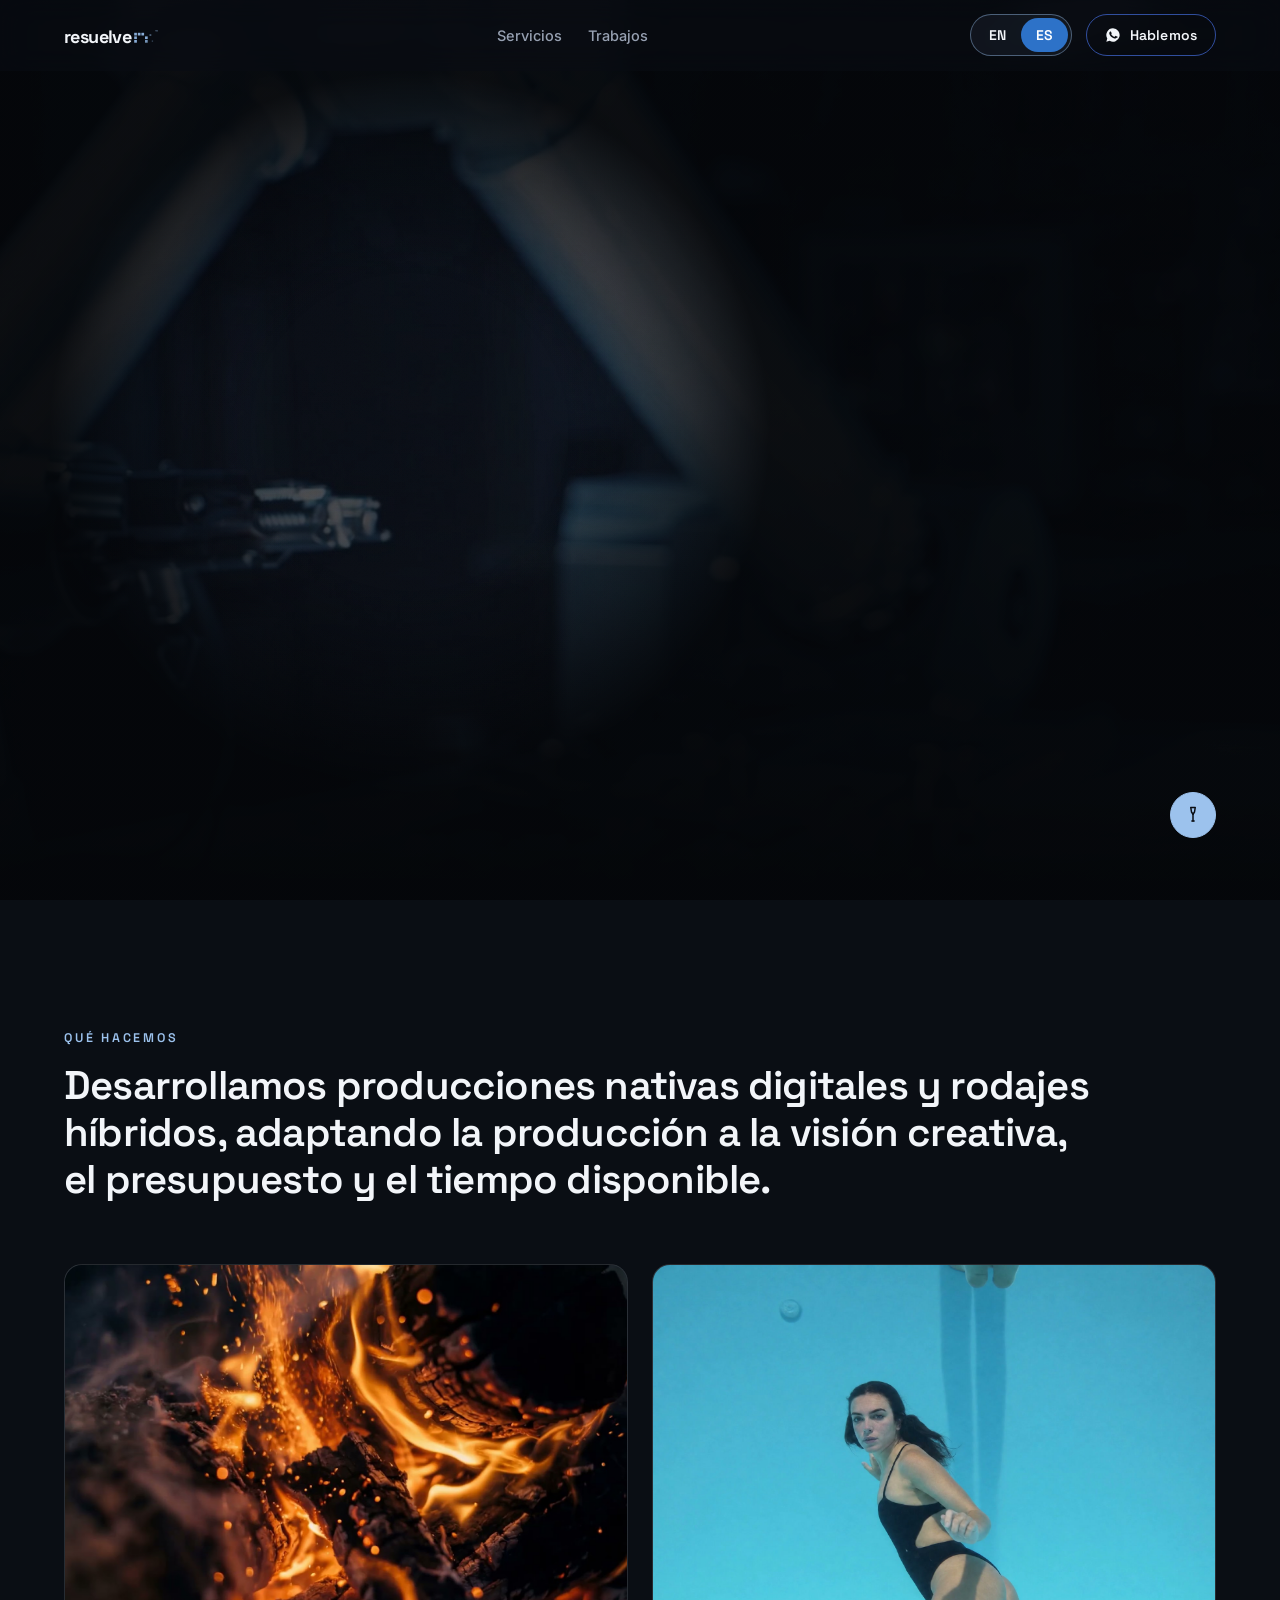
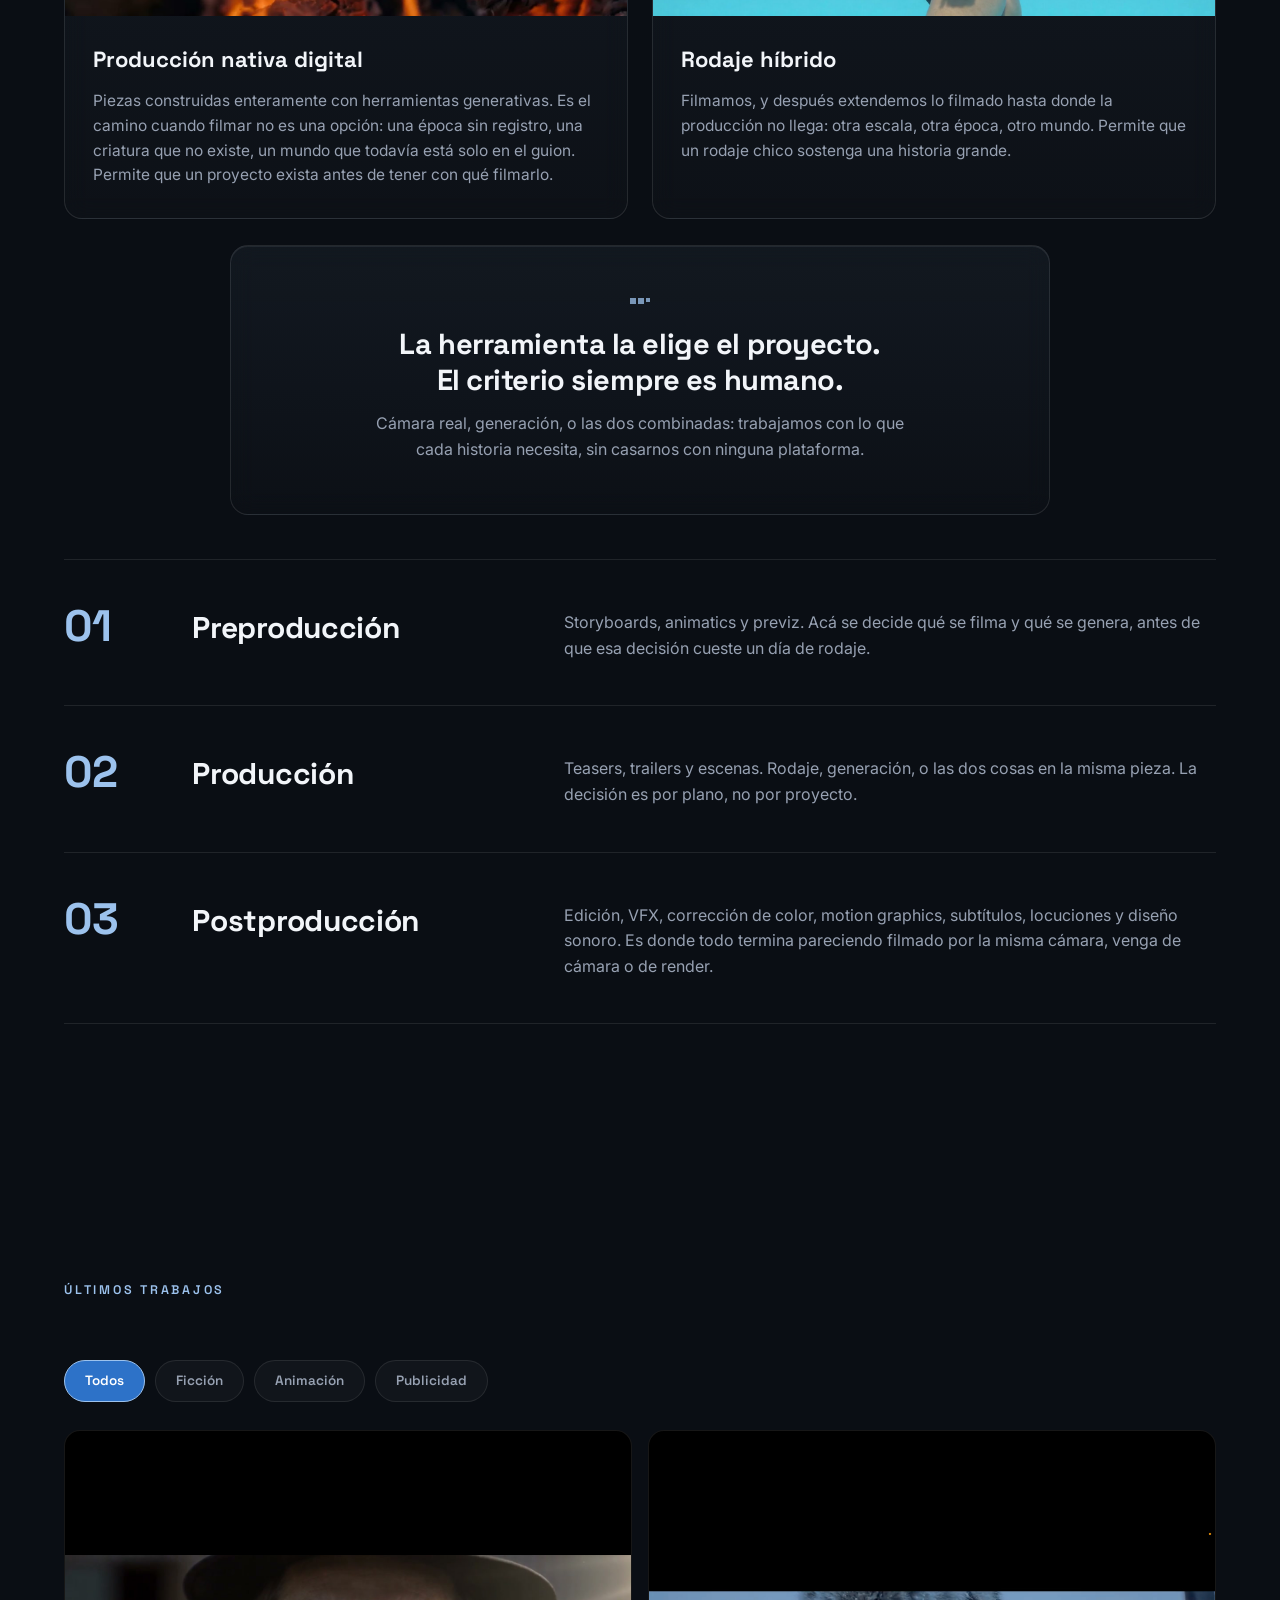
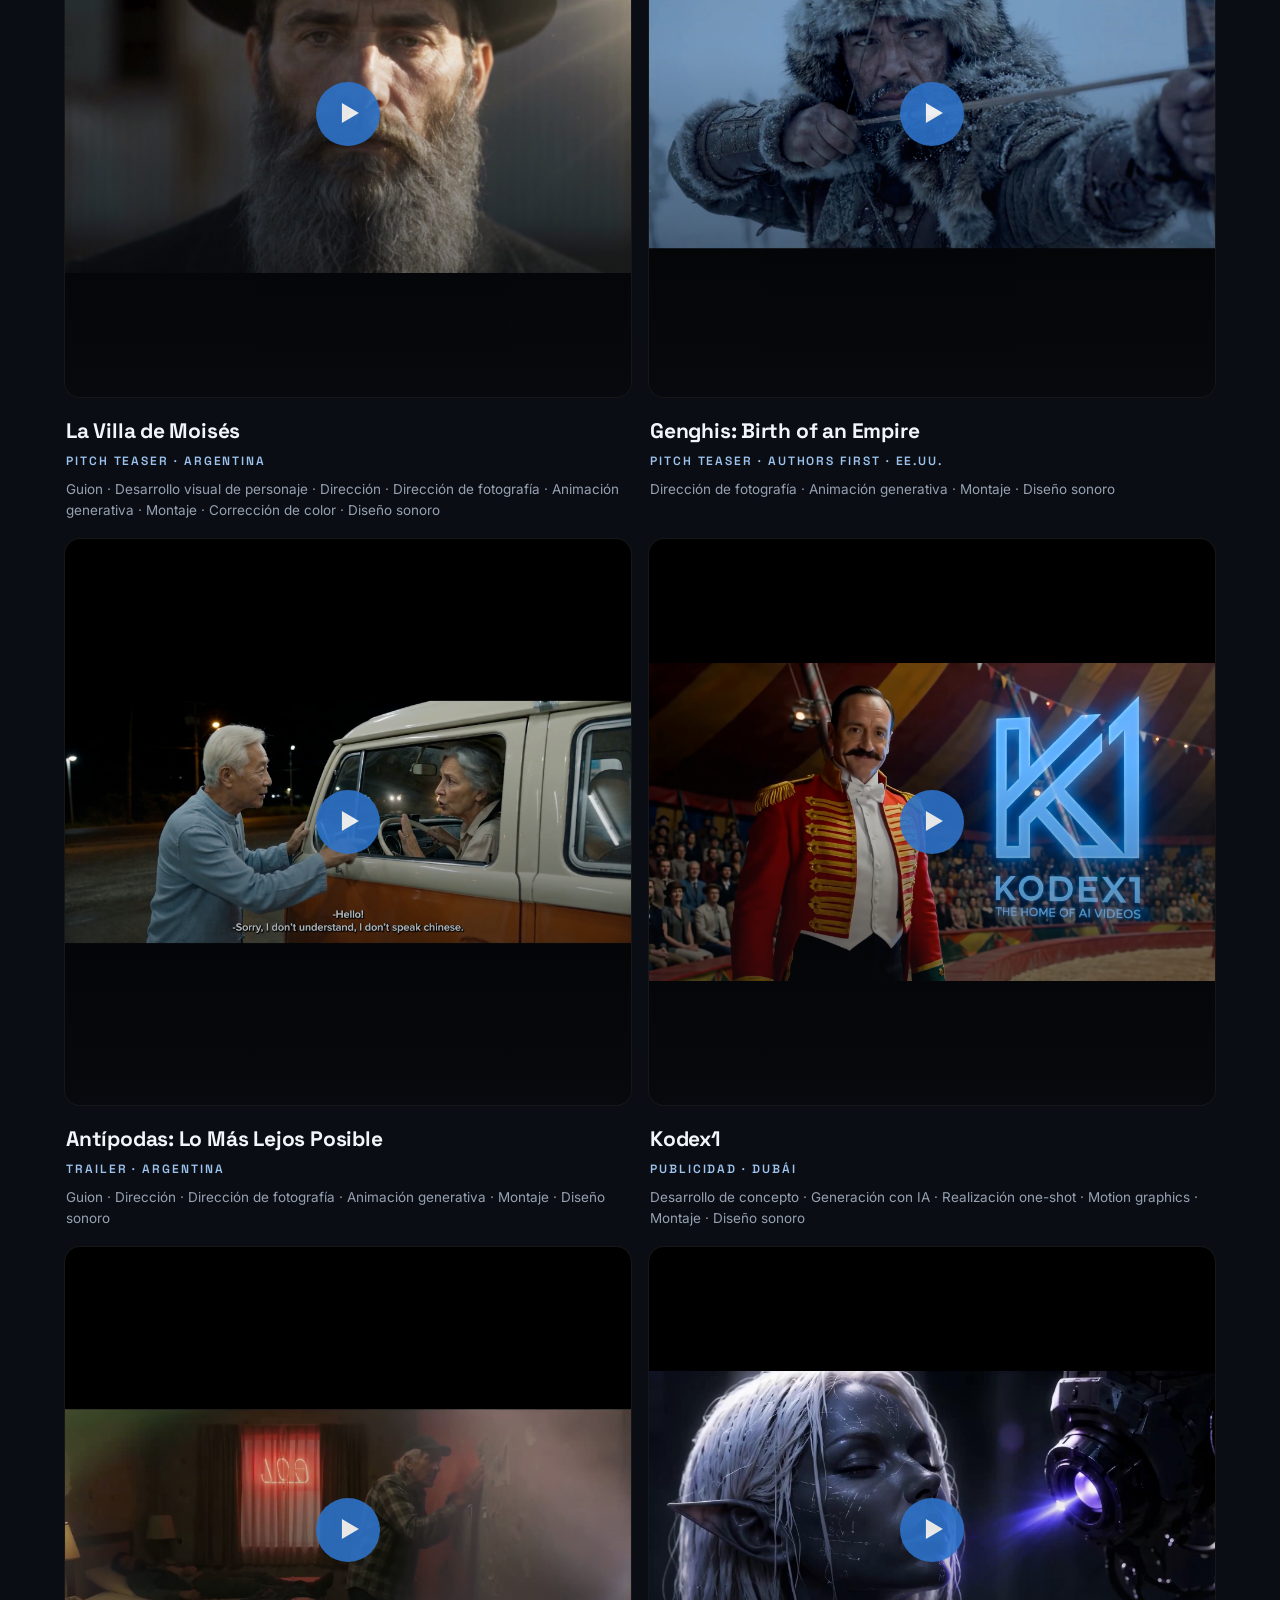
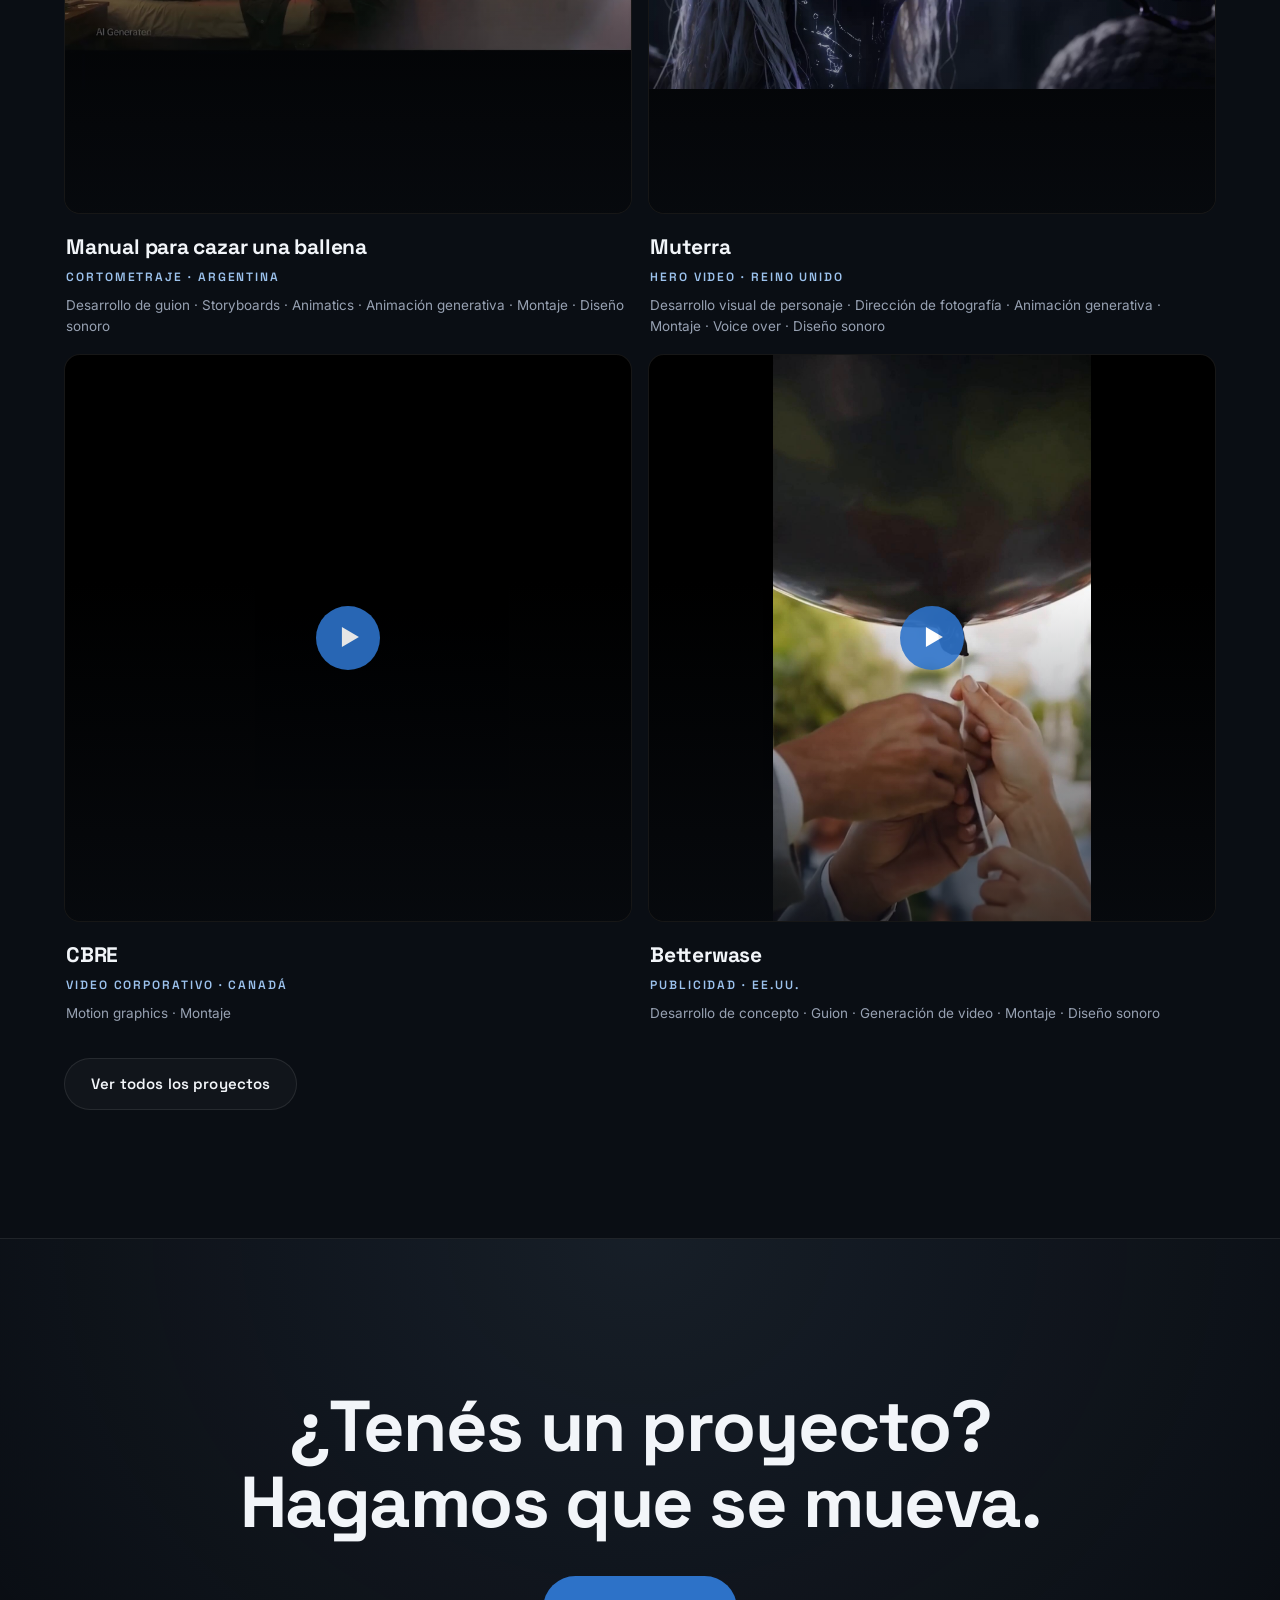
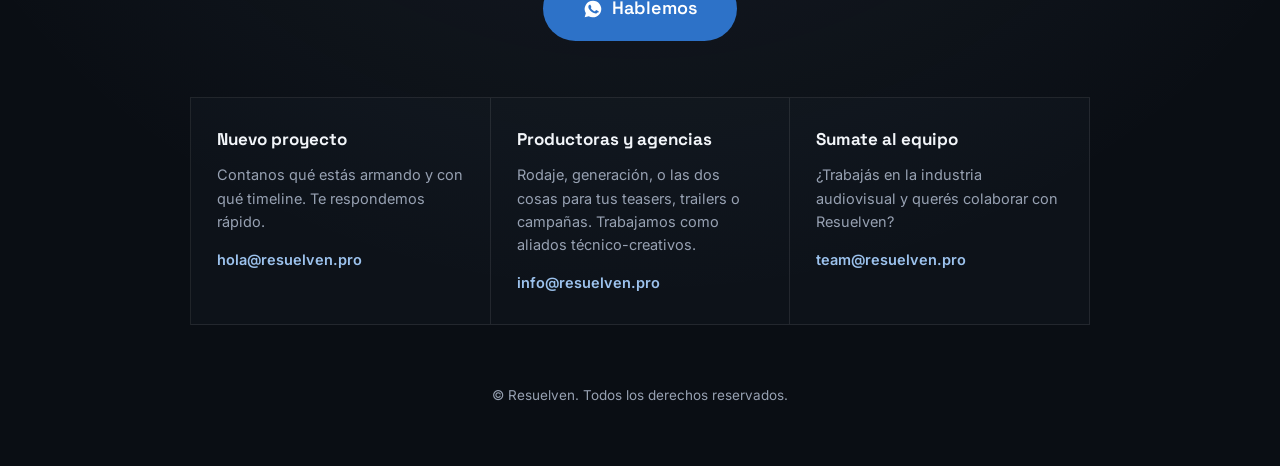
==== commit f6e45a6e: "Sacar Cooler Kid de la galeria por ahora Es temporal. Para volver a ponerla: git revert de este comm" ====
--- a/index.html
+++ b/index.html
@@ -90,7 +90,7 @@
         "@type": "ItemList",
         "@id": "https://resuelven.pro/#portfolio",
         "name": "Trabajos de Resuelven",
-        "numberOfItems": 17,
+        "numberOfItems": 16,
         "itemListOrder": "https://schema.org/ItemListOrderAscending",
         "itemListElement": [
           {
@@ -112,21 +112,6 @@
             "position": 2,
             "item": {
               "@type": "CreativeWork",
-              "name": "Cooler Kid",
-              "description": "Publicidad para Wells Ferrero.",
-              "genre": "Publicidad",
-              "thumbnailUrl": "https://resuelven.pro/assets/videos/coolerkid_poster.jpg",
-              "creator": {
-                "@id": "https://resuelven.pro/#organization"
-              },
-              "creditText": "Producido por Resuelven para Wells Ferrero"
-            }
-          },
-          {
-            "@type": "ListItem",
-            "position": 3,
-            "item": {
-              "@type": "CreativeWork",
               "name": "Genghis: Birth of an Empire",
               "description": "Pitch teaser para Authors First, Estados Unidos.",
               "genre": "Pitch teaser",
@@ -139,7 +124,7 @@
           },
           {
             "@type": "ListItem",
-            "position": 4,
+            "position": 3,
             "item": {
               "@type": "CreativeWork",
               "name": "Antípodas: Lo Más Lejos Posible",
@@ -153,7 +138,7 @@
           },
           {
             "@type": "ListItem",
-            "position": 5,
+            "position": 4,
             "item": {
               "@type": "CreativeWork",
               "name": "Kodex1",
@@ -167,7 +152,7 @@
           },
           {
             "@type": "ListItem",
-            "position": 6,
+            "position": 5,
             "item": {
               "@type": "CreativeWork",
               "name": "Manual para cazar una ballena",
@@ -181,7 +166,7 @@
           },
           {
             "@type": "ListItem",
-            "position": 7,
+            "position": 6,
             "item": {
               "@type": "CreativeWork",
               "name": "Muterra",
@@ -195,7 +180,7 @@
           },
           {
             "@type": "ListItem",
-            "position": 8,
+            "position": 7,
             "item": {
               "@type": "CreativeWork",
               "name": "CBRE",
@@ -209,7 +194,7 @@
           },
           {
             "@type": "ListItem",
-            "position": 9,
+            "position": 8,
             "item": {
               "@type": "CreativeWork",
               "name": "Betterwase",
@@ -223,7 +208,7 @@
           },
           {
             "@type": "ListItem",
-            "position": 10,
+            "position": 9,
             "item": {
               "@type": "CreativeWork",
               "name": "Betterwase",
@@ -237,7 +222,7 @@
           },
           {
             "@type": "ListItem",
-            "position": 11,
+            "position": 10,
             "item": {
               "@type": "CreativeWork",
               "name": "Earthing Harmony",
@@ -251,7 +236,7 @@
           },
           {
             "@type": "ListItem",
-            "position": 12,
+            "position": 11,
             "item": {
               "@type": "CreativeWork",
               "name": "Betterwase",
@@ -265,7 +250,7 @@
           },
           {
             "@type": "ListItem",
-            "position": 13,
+            "position": 12,
             "item": {
               "@type": "CreativeWork",
               "name": "Pandora's Star",
@@ -280,7 +265,7 @@
           },
           {
             "@type": "ListItem",
-            "position": 14,
+            "position": 13,
             "item": {
               "@type": "CreativeWork",
               "name": "The Plastic Forming Company",
@@ -294,7 +279,7 @@
           },
           {
             "@type": "ListItem",
-            "position": 15,
+            "position": 14,
             "item": {
               "@type": "CreativeWork",
               "name": "Ahoyskipper",
@@ -308,7 +293,7 @@
           },
           {
             "@type": "ListItem",
-            "position": 16,
+            "position": 15,
             "item": {
               "@type": "CreativeWork",
               "name": "LensCrafters",
@@ -322,7 +307,7 @@
           },
           {
             "@type": "ListItem",
-            "position": 17,
+            "position": 16,
             "item": {
               "@type": "CreativeWork",
               "name": "555 Estudio",
@@ -490,17 +475,6 @@
           <p class="work__roles">Guion · Desarrollo visual de personaje · Dirección · Dirección de fotografía · Animación generativa · Montaje · Corrección de color · Diseño sonoro</p>
         </div>
       </div>
-      <div class="work reveal" data-cat="publicidad" data-hidden-by-more="false" data-media="video" data-src="assets/videos/coolerkid.mp4" data-fmt="ad" data-client="Wells Ferrero" data-roles="concept,visualdir,genanim,edit,color,sound">
-        <div class="work__media">
-          <img src="assets/videos/coolerkid_poster.jpg" alt="Un hombre mayor de cárdigan abre la puerta de su casa sosteniendo un bol, en luz cálida de interior, de la publicidad Cooler Kid para Wells Ferrero" loading="lazy" onerror="this.style.display='none'">
-          <div class="work__play"><span>▶</span></div>
-        </div>
-        <div class="work__info">
-          <h3 class="work__title">Cooler Kid</h3>
-          <p class="work__meta">Publicidad · Wells Ferrero</p>
-          <p class="work__roles">Desarrollo de concepto · Dirección visual de personajes y locación · Animación generativa · Montaje · Corrección de color · Diseño sonoro</p>
-        </div>
-      </div>
       <div class="work reveal" data-cat="ficcion" data-hidden-by-more="false" data-media="video" data-src="assets/videos/prologue.mp4" data-fmt="teaser" data-client="Authors First" data-country="usa" data-roles="dof,genanim,edit,sound">
         <div class="work__media">
           <img src="assets/videos/video14_thumbnail.jpg" alt="Guerrero con capucha de piel tensa un arco en la nieve, del pitch teaser de Genghis: Birth of an Empire" loading="lazy" onerror="this.style.display='none'">
@@ -567,7 +541,7 @@
           <p class="work__roles">Motion graphics · Montaje</p>
         </div>
       </div>
-      <div class="work reveal work--hidden" data-cat="publicidad" data-hidden-by-more="true" data-media="video" data-src="assets/videos/video12.mp4" data-poster="assets/videos/video12_poster.jpg" data-fmt="ad" data-country="usa" data-roles="concept,guion,genvideo,edit,sound">
+      <div class="work reveal" data-cat="publicidad" data-hidden-by-more="false" data-media="video" data-src="assets/videos/video12.mp4" data-poster="assets/videos/video12_poster.jpg" data-fmt="ad" data-country="usa" data-roles="concept,guion,genvideo,edit,sound">
         <div class="work__media">
           <img src="assets/videos/video12_poster.jpg" alt="Manos atando un globo negro al aire libre, de la campaña vertical para Betterwase" loading="lazy" onerror="this.style.display='none'">
           <div class="work__play"><span>▶</span></div>
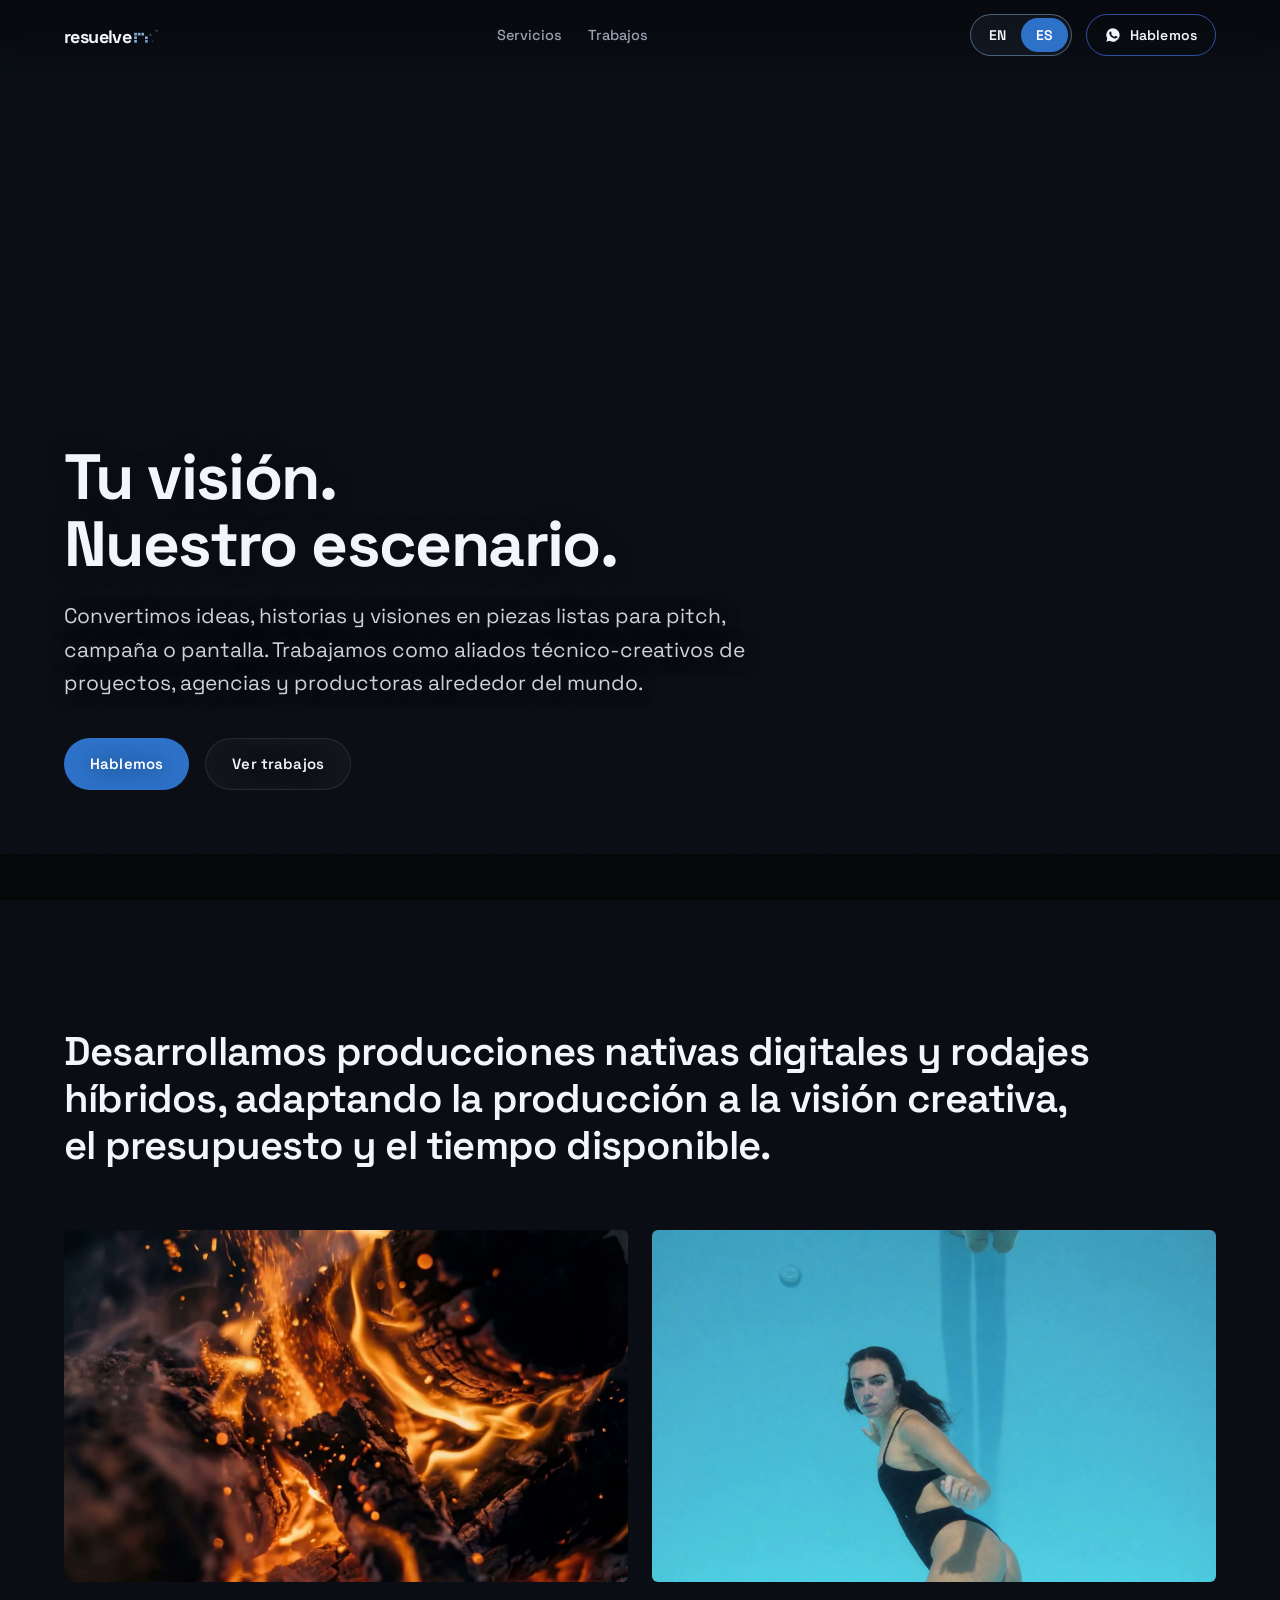
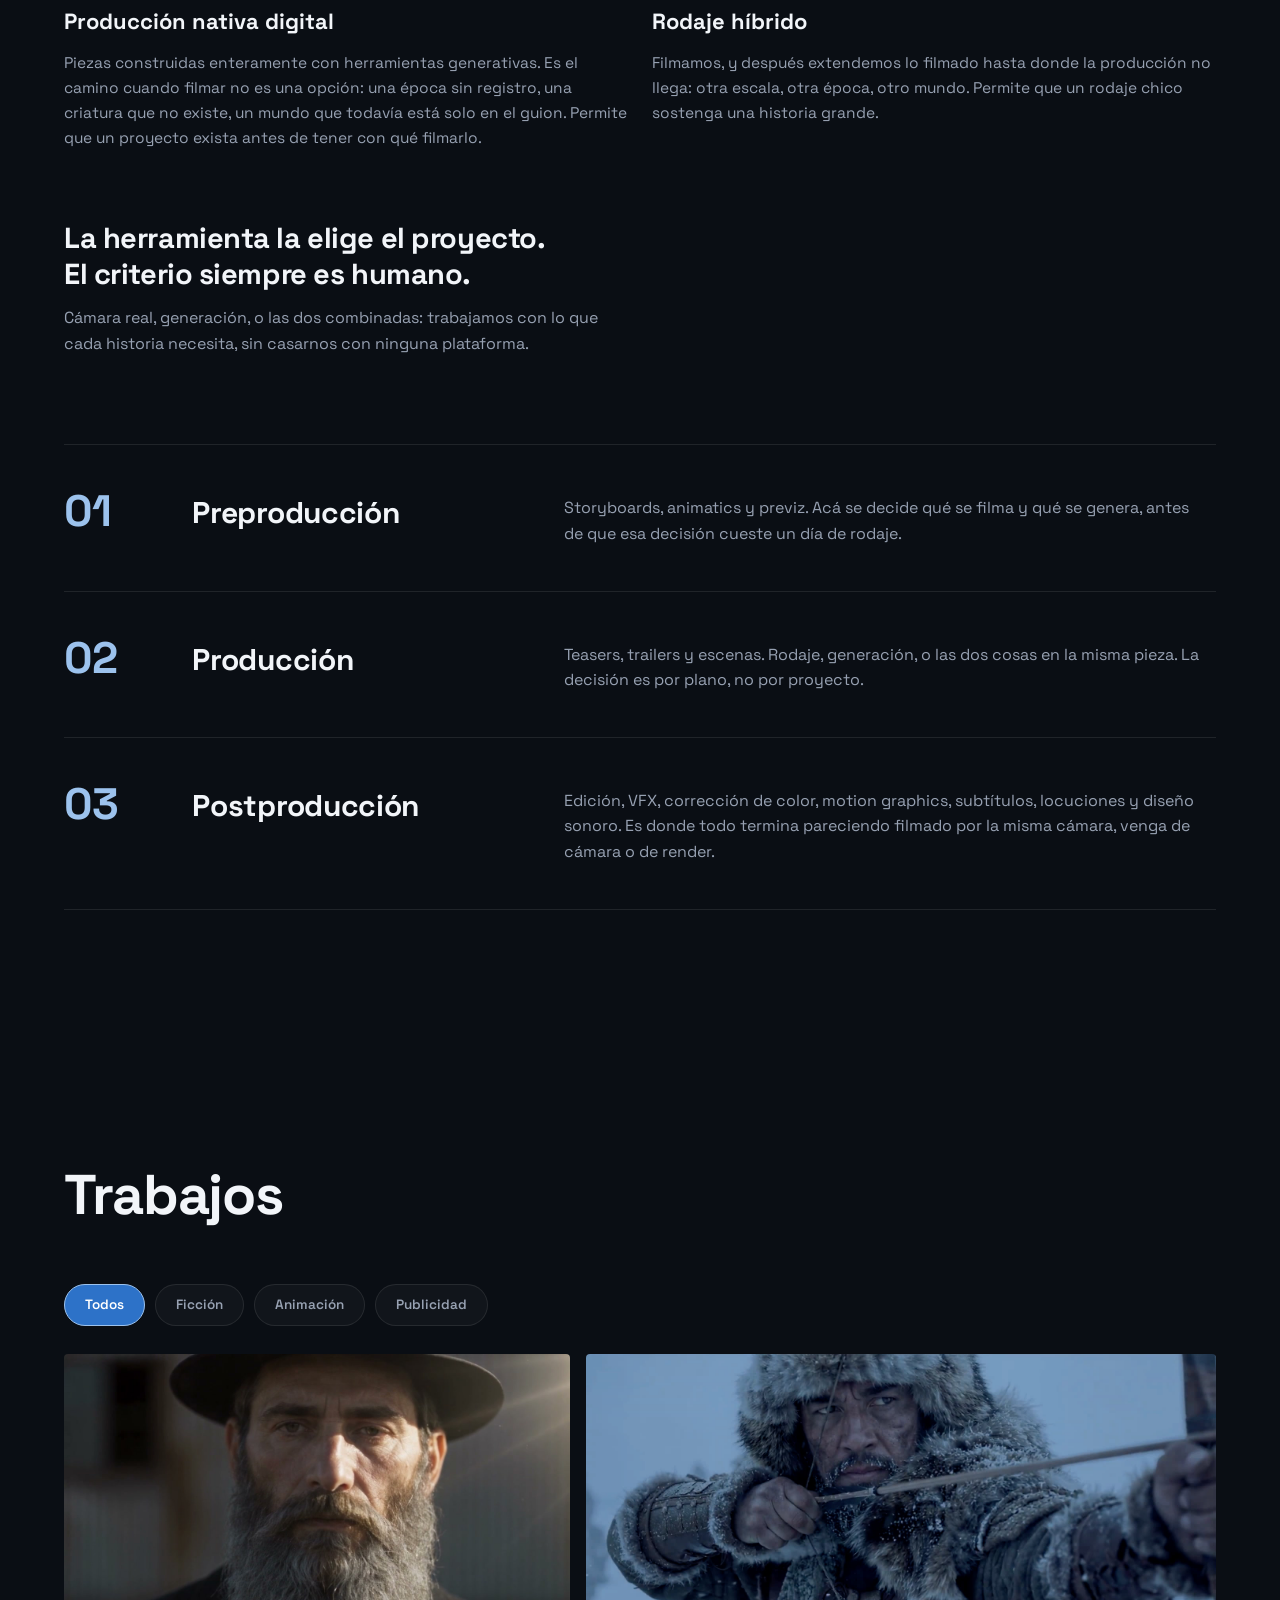
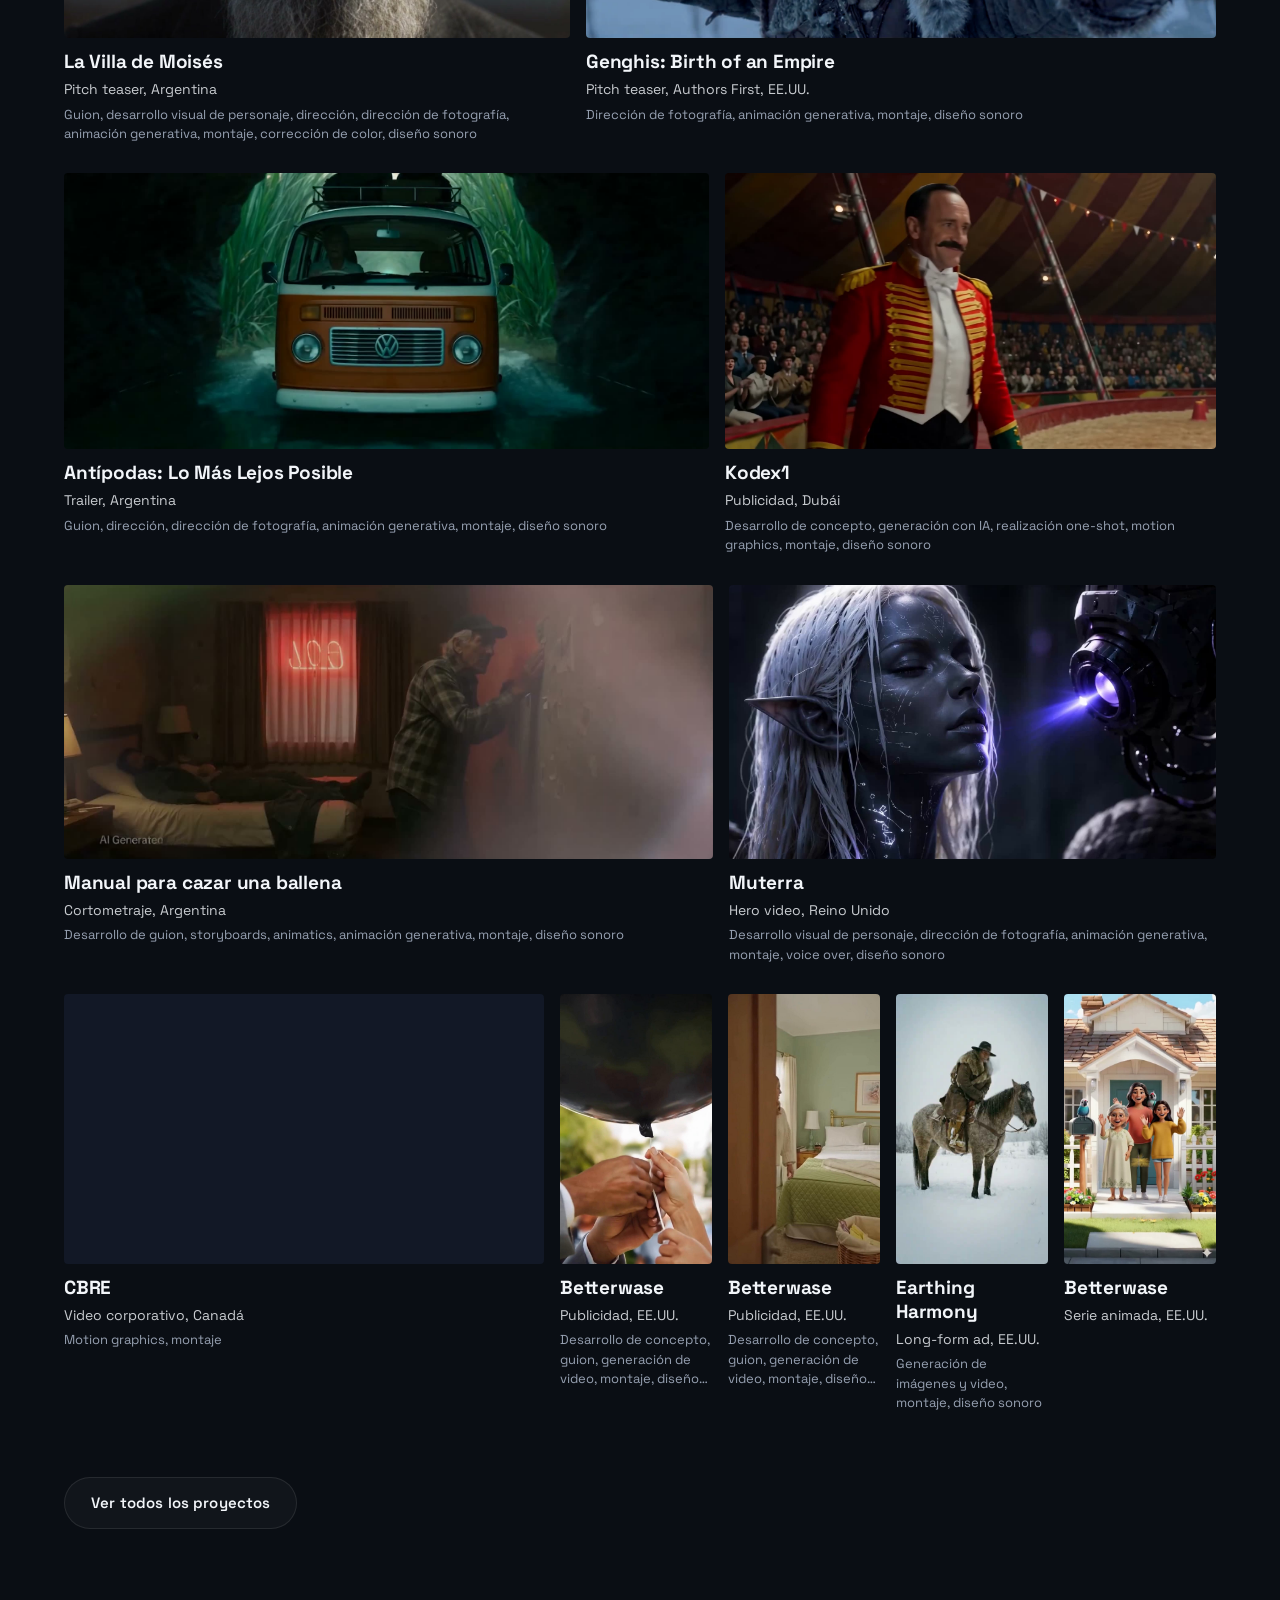
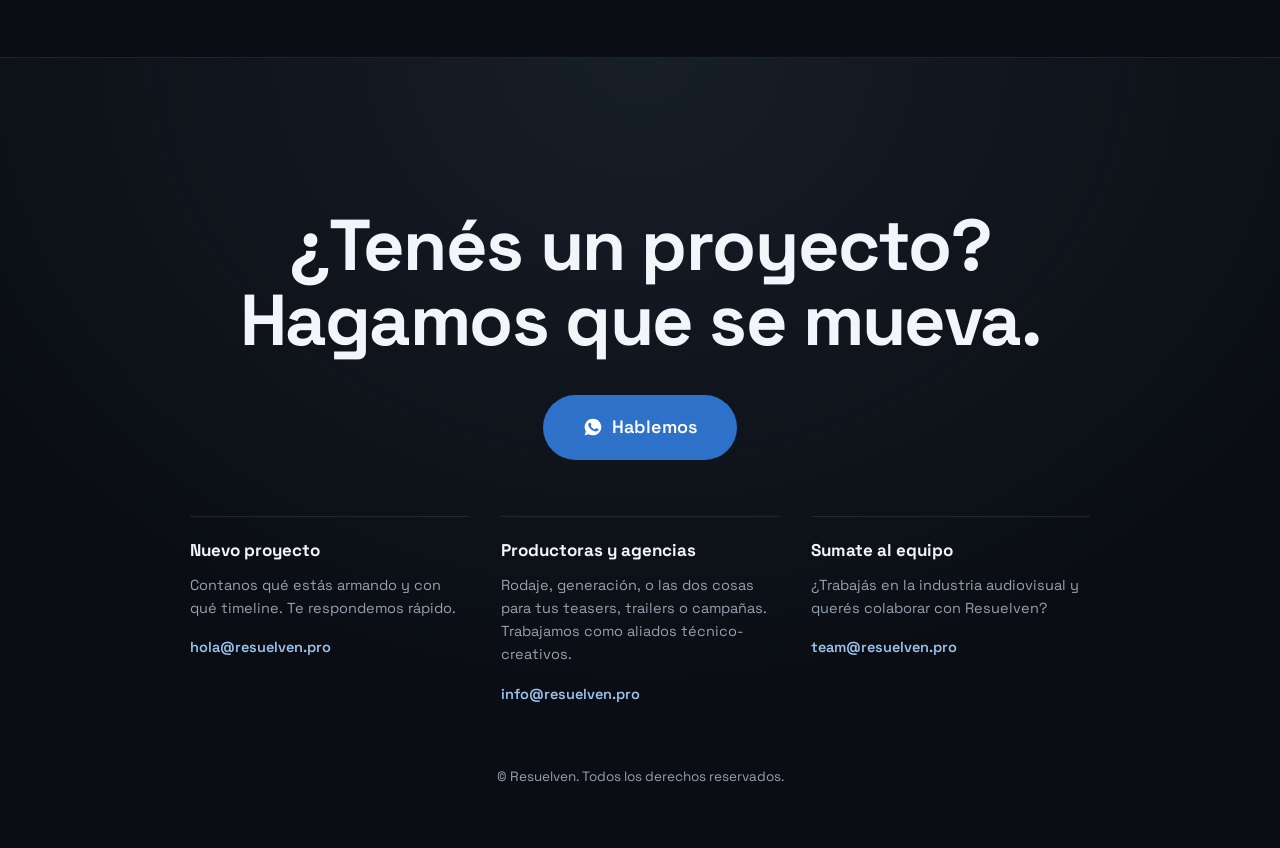
==== commit 670c06db: "Rediseno: el trabajo primero - Hero con un reel de los trabajos publicos que se resuelve desde los p" ====
--- a/index.html
+++ b/index.html
@@ -326,7 +326,7 @@
   </script>
   <link rel="preconnect" href="https://fonts.googleapis.com">
   <link rel="preconnect" href="https://fonts.gstatic.com" crossorigin>
-  <link href="https://fonts.googleapis.com/css2?family=Space+Grotesk:wght@400;500;600;700&family=Inter:wght@400;500;600&display=swap" rel="stylesheet">
+  <link href="https://fonts.googleapis.com/css2?family=Space+Grotesk:wght@400;500;600;700&display=swap" rel="stylesheet">
   <link rel="stylesheet" href="css/style.css">
 </head>
 <body>
@@ -382,17 +382,16 @@
   </header>
   
   <section class="hero" id="top">
-    <video class="hero__bg" autoplay muted loop playsinline poster="assets/videos/bg.mp4.jpg">
-      <source src="assets/videos/bg.mp4" type="video/mp4">
+    <video class="hero__bg" autoplay muted loop playsinline preload="auto" poster="assets/videos/reel_poster.jpg" aria-label="Reel de trabajos de Resuelven">
+      <source src="assets/videos/reel-540.mp4" type="video/mp4" media="(max-width: 700px)">
+      <source src="assets/videos/reel.mp4" type="video/mp4">
     </video>
     <div class="hero__overlay"></div>
     <div class="hero__grain"></div>
-    <div class="hero__flash" aria-hidden="true"></div>
     <div class="hero__bar hero__bar--top"></div>
     <div class="hero__bar hero__bar--bottom"></div>
     <div class="hero__inner">
       <div class="hero__content">
-        <p class="hero__kicker" data-i18n="hero_kicker">PRODUCTORA AUDIOVISUAL</p>
         <h1 class="hero__title" data-i18n-html="hero_title">Tu visión.<br>Nuestro escenario.</h1>
         <p class="hero__sub" data-i18n="hero_sub">Convertimos ideas, historias y visiones en piezas listas para pitch, campaña o pantalla. Trabajamos como aliados técnico-creativos de proyectos, agencias y productoras alrededor del mundo.</p>
         <div class="hero__actions">
@@ -401,16 +400,10 @@
         </div>
       </div>
     </div>
-    <button class="hero__flashbtn" id="flashBtn" aria-pressed="true" aria-label="Linterna / Flashlight">
-      <svg viewBox="0 0 24 24" width="18" height="18" fill="none" stroke="currentColor" stroke-width="2" stroke-linecap="round" stroke-linejoin="round">
-        <path d="M9 2h6l-1 6-2 3-2-3-1-6Z"/><path d="M12 11v9"/><path d="M10.5 20h3"/>
-      </svg>
-    </button>
   </section>
   
   <section class="section" id="services">
     <div class="section__head">
-      <p class="section__kicker" data-i18n="services_kicker">QUÉ HACEMOS</p>
       <h2 class="studio-lead" data-i18n="studio_lead">Desarrollamos producciones nativas digitales y rodajes híbridos, adaptando la producción a la visión creativa, el presupuesto y el tiempo disponible.</h2>
     </div>
     <div class="studio-cols">
@@ -460,165 +453,165 @@
   
   <section class="section" id="work">
     <div class="section__head">
-      <p class="section__kicker" data-i18n="work_kicker">ÚLTIMOS TRABAJOS</p>
+      <h2 class="section__title" data-i18n="work_kicker">Trabajos</h2>
     </div>
     <div class="workfilter" id="workfilter"></div>
     <div class="workgrid" id="workgrid">
-      <div class="work reveal" data-cat="ficcion" data-hidden-by-more="false" data-media="video" data-src="assets/videos/villamoises.mp4" data-fmt="teaser" data-country="argentina" data-roles="guion,chardev,direccion,dof,genanim,edit,color,sound">
+      <div class="work" style="--ar:1.778" data-cat="ficcion" data-hidden-by-more="false" data-media="video" data-src="assets/videos/villamoises.mp4" data-fmt="teaser" data-country="argentina" data-roles="guion,chardev,direccion,dof,genanim,edit,color,sound">
         <div class="work__media">
           <img src="assets/videos/villamoises_poster.jpg" alt="Primer plano de un hombre de barba larga y sombrero de ala ancha a contraluz, del pitch teaser de La Villa de Moisés" loading="lazy" onerror="this.style.display='none'">
           <div class="work__play"><span>▶</span></div>
         </div>
         <div class="work__info">
           <h3 class="work__title">La Villa de Moisés</h3>
-          <p class="work__meta">Pitch teaser · Argentina</p>
-          <p class="work__roles">Guion · Desarrollo visual de personaje · Dirección · Dirección de fotografía · Animación generativa · Montaje · Corrección de color · Diseño sonoro</p>
-        </div>
-      </div>
-      <div class="work reveal" data-cat="ficcion" data-hidden-by-more="false" data-media="video" data-src="assets/videos/prologue.mp4" data-fmt="teaser" data-client="Authors First" data-country="usa" data-roles="dof,genanim,edit,sound">
+          <p class="work__meta">Pitch teaser, Argentina</p>
+          <p class="work__roles">Guion, desarrollo visual de personaje, dirección, dirección de fotografía, animación generativa, montaje, corrección de color, diseño sonoro</p>
+        </div>
+      </div>
+      <div class="work" style="--ar:2.216" data-cat="ficcion" data-hidden-by-more="false" data-media="video" data-src="assets/videos/prologue.mp4" data-fmt="teaser" data-client="Authors First" data-country="usa" data-roles="dof,genanim,edit,sound">
         <div class="work__media">
           <img src="assets/videos/video14_thumbnail.jpg" alt="Guerrero con capucha de piel tensa un arco en la nieve, del pitch teaser de Genghis: Birth of an Empire" loading="lazy" onerror="this.style.display='none'">
           <div class="work__play"><span>▶</span></div>
         </div>
         <div class="work__info">
           <h3 class="work__title">Genghis: Birth of an Empire</h3>
-          <p class="work__meta">Pitch teaser · Authors First · EE.UU.</p>
-          <p class="work__roles">Dirección de fotografía · Animación generativa · Montaje · Diseño sonoro</p>
-        </div>
-      </div>
-      <div class="work reveal" data-cat="ficcion" data-hidden-by-more="false" data-media="video" data-src="assets/videos/video17.mp4" data-fmt="trailer" data-country="argentina" data-roles="guion,direccion,dof,genanim,edit,sound">
+          <p class="work__meta">Pitch teaser, Authors First, EE.UU.</p>
+          <p class="work__roles">Dirección de fotografía, animación generativa, montaje, diseño sonoro</p>
+        </div>
+      </div>
+      <div class="work" style="--ar:2.332" data-cat="ficcion" data-hidden-by-more="false" data-media="video" data-src="assets/videos/video17.mp4" data-fmt="trailer" data-country="argentina" data-roles="guion,direccion,dof,genanim,edit,sound">
         <div class="work__media">
           <img src="assets/videos/video17_thumbnail.jpg" alt="Dos personas mayores hablan de noche por la ventanilla de una combi, del trailer de Antípodas: Lo Más Lejos Posible" loading="lazy" onerror="this.style.display='none'">
           <div class="work__play"><span>▶</span></div>
         </div>
         <div class="work__info">
           <h3 class="work__title">Antípodas: Lo Más Lejos Posible</h3>
-          <p class="work__meta">Trailer · Argentina</p>
-          <p class="work__roles">Guion · Dirección · Dirección de fotografía · Animación generativa · Montaje · Diseño sonoro</p>
-        </div>
-      </div>
-      <div class="work reveal" data-cat="publicidad" data-hidden-by-more="false" data-media="video" data-src="assets/videos/kodex1.mp4" data-fmt="ad" data-country="dubai" data-roles="concept,genai,oneshot,mograph,edit,sound">
+          <p class="work__meta">Trailer, Argentina</p>
+          <p class="work__roles">Guion, dirección, dirección de fotografía, animación generativa, montaje, diseño sonoro</p>
+        </div>
+      </div>
+      <div class="work" style="--ar:1.778" data-cat="publicidad" data-hidden-by-more="false" data-media="video" data-src="assets/videos/kodex1.mp4" data-fmt="ad" data-country="dubai" data-roles="concept,genai,oneshot,mograph,edit,sound">
         <div class="work__media">
           <img src="assets/videos/video20_thumbnail.jpg" alt="Presentador de circo de levita roja bajo la carpa junto al logo de Kodex1, del aviso para Kodex1" loading="lazy" onerror="this.style.display='none'">
           <div class="work__play"><span>▶</span></div>
         </div>
         <div class="work__info">
           <h3 class="work__title">Kodex1</h3>
-          <p class="work__meta">Publicidad · Dubái</p>
-          <p class="work__roles">Desarrollo de concepto · Generación con IA · Realización one-shot · Motion graphics · Montaje · Diseño sonoro</p>
-        </div>
-      </div>
-      <div class="work reveal" data-cat="ficcion" data-hidden-by-more="false" data-media="iframe" data-src="https://drive.google.com/file/d/1FdK5aIOEChy8O3pShALOVH-JVPJBWcua/preview" data-fmt="cortometraje" data-country="argentina" data-roles="scriptdev,sboards,animatics,genanim,edit,sound">
+          <p class="work__meta">Publicidad, Dubái</p>
+          <p class="work__roles">Desarrollo de concepto, generación con IA, realización one-shot, motion graphics, montaje, diseño sonoro</p>
+        </div>
+      </div>
+      <div class="work" style="--ar:2.367" data-cat="ficcion" data-hidden-by-more="false" data-media="iframe" data-src="https://drive.google.com/file/d/1FdK5aIOEChy8O3pShALOVH-JVPJBWcua/preview" data-fmt="cortometraje" data-country="argentina" data-roles="scriptdev,sboards,animatics,genanim,edit,sound">
         <div class="work__media">
           <img src="assets/videos/manual_poster.jpg" alt="Habitación de motel de noche con neón rojo en la ventana y un hombre apoyado contra la pared, del cortometraje Manual para cazar una ballena" loading="lazy" onerror="this.style.display='none'">
           <div class="work__play"><span>▶</span></div>
         </div>
         <div class="work__info">
           <h3 class="work__title">Manual para cazar una ballena</h3>
-          <p class="work__meta">Cortometraje · Argentina</p>
-          <p class="work__roles">Desarrollo de guion · Storyboards · Animatics · Animación generativa · Montaje · Diseño sonoro</p>
-        </div>
-      </div>
-      <div class="work reveal" data-cat="animacion" data-hidden-by-more="false" data-media="video" data-src="assets/videos/video19.mp4" data-poster="assets/videos/video19_poster.jpg" data-fmt="herovideo" data-country="uk" data-roles="chardev,dof,genanim,edit,vo,sound">
+          <p class="work__meta">Cortometraje, Argentina</p>
+          <p class="work__roles">Desarrollo de guion, storyboards, animatics, animación generativa, montaje, diseño sonoro</p>
+        </div>
+      </div>
+      <div class="work" style="--ar:1.778" data-cat="animacion" data-hidden-by-more="false" data-media="video" data-src="assets/videos/video19.mp4" data-poster="assets/videos/video19_poster.jpg" data-fmt="herovideo" data-country="uk" data-roles="chardev,dof,genanim,edit,vo,sound">
         <div class="work__media">
           <img src="assets/videos/video19_poster.jpg" alt="Personaje élfico de pelo blanco frente a un dron con cámara que proyecta un haz violeta, del hero video de Muterra" loading="lazy" onerror="this.style.display='none'">
           <div class="work__play"><span>▶</span></div>
         </div>
         <div class="work__info">
           <h3 class="work__title">Muterra</h3>
-          <p class="work__meta">Hero video · Reino Unido</p>
-          <p class="work__roles">Desarrollo visual de personaje · Dirección de fotografía · Animación generativa · Montaje · Voice over · Diseño sonoro</p>
-        </div>
-      </div>
-      <div class="work reveal" data-cat="publicidad" data-hidden-by-more="false" data-media="iframe" data-src="https://www.youtube-nocookie.com/embed/7hWI-mV_FtY?rel=0&amp;autoplay=1" data-fmt="corporate" data-country="canada" data-roles="mograph,edit">
+          <p class="work__meta">Hero video, Reino Unido</p>
+          <p class="work__roles">Desarrollo visual de personaje, dirección de fotografía, animación generativa, montaje, voice over, diseño sonoro</p>
+        </div>
+      </div>
+      <div class="work" style="--ar:1.778" data-cat="publicidad" data-hidden-by-more="false" data-media="iframe" data-src="https://www.youtube-nocookie.com/embed/7hWI-mV_FtY?rel=0&amp;autoplay=1" data-fmt="corporate" data-country="canada" data-roles="mograph,edit">
         <div class="work__media">
           <img src="https://i.ytimg.com/vi/7hWI-mV_FtY/maxresdefault.jpg" alt="Vista aérea del skyline de Toronto al atardecer, del video corporativo para CBRE" loading="lazy" onerror="this.style.display='none'">
           <div class="work__play"><span>▶</span></div>
         </div>
         <div class="work__info">
           <h3 class="work__title">CBRE</h3>
-          <p class="work__meta">Video corporativo · Canadá</p>
-          <p class="work__roles">Motion graphics · Montaje</p>
-        </div>
-      </div>
-      <div class="work reveal" data-cat="publicidad" data-hidden-by-more="false" data-media="video" data-src="assets/videos/video12.mp4" data-poster="assets/videos/video12_poster.jpg" data-fmt="ad" data-country="usa" data-roles="concept,guion,genvideo,edit,sound">
+          <p class="work__meta">Video corporativo, Canadá</p>
+          <p class="work__roles">Motion graphics, montaje</p>
+        </div>
+      </div>
+      <div class="work" style="--ar:0.5625" data-cat="publicidad" data-hidden-by-more="false" data-media="video" data-src="assets/videos/video12.mp4" data-poster="assets/videos/video12_poster.jpg" data-fmt="ad" data-country="usa" data-roles="concept,guion,genvideo,edit,sound">
         <div class="work__media">
           <img src="assets/videos/video12_poster.jpg" alt="Manos atando un globo negro al aire libre, de la campaña vertical para Betterwase" loading="lazy" onerror="this.style.display='none'">
           <div class="work__play"><span>▶</span></div>
         </div>
         <div class="work__info">
           <h3 class="work__title">Betterwase</h3>
-          <p class="work__meta">Publicidad · EE.UU.</p>
-          <p class="work__roles">Desarrollo de concepto · Guion · Generación de video · Montaje · Diseño sonoro</p>
-        </div>
-      </div>
-      <div class="work reveal work--hidden" data-cat="publicidad" data-hidden-by-more="true" data-media="video" data-src="assets/videos/video07.mp4" data-poster="assets/videos/video07_poster.jpg" data-fmt="ad" data-country="usa" data-roles="concept,guion,genvideo,edit,sound">
+          <p class="work__meta">Publicidad, EE.UU.</p>
+          <p class="work__roles">Desarrollo de concepto, guion, generación de video, montaje, diseño sonoro</p>
+        </div>
+      </div>
+      <div class="work" style="--ar:0.5625" data-cat="publicidad" data-hidden-by-more="false" data-media="video" data-src="assets/videos/video07.mp4" data-poster="assets/videos/video07_poster.jpg" data-fmt="ad" data-country="usa" data-roles="concept,guion,genvideo,edit,sound">
         <div class="work__media">
           <img src="assets/videos/video07_poster.jpg" alt="Dormitorio en tonos verdes visto desde el marco de la puerta, de la campaña vertical para Betterwase" loading="lazy" onerror="this.style.display='none'">
           <div class="work__play"><span>▶</span></div>
         </div>
         <div class="work__info">
           <h3 class="work__title">Betterwase</h3>
-          <p class="work__meta">Publicidad · EE.UU.</p>
-          <p class="work__roles">Desarrollo de concepto · Guion · Generación de video · Montaje · Diseño sonoro</p>
-        </div>
-      </div>
-      <div class="work reveal work--hidden" data-cat="publicidad" data-hidden-by-more="true" data-media="video" data-src="assets/videos/grounding.mp4" data-fmt="longform" data-country="usa" data-roles="genimg,edit,sound">
+          <p class="work__meta">Publicidad, EE.UU.</p>
+          <p class="work__roles">Desarrollo de concepto, guion, generación de video, montaje, diseño sonoro</p>
+        </div>
+      </div>
+      <div class="work" style="--ar:0.5625" data-cat="publicidad" data-hidden-by-more="false" data-media="video" data-src="assets/videos/grounding.mp4" data-fmt="longform" data-country="usa" data-roles="genimg,edit,sound">
         <div class="work__media">
           <img src="assets/videos/grounding_poster.jpg" alt="Jinete con sombrero de ala ancha sobre un caballo en un campo nevado, del long form ad para Earthing Harmony" loading="lazy" onerror="this.style.display='none'">
           <div class="work__play"><span>▶</span></div>
         </div>
         <div class="work__info">
           <h3 class="work__title">Earthing Harmony</h3>
-          <p class="work__meta">Long-form ad · EE.UU.</p>
-          <p class="work__roles">Generación de imágenes y video · Montaje · Diseño sonoro</p>
-        </div>
-      </div>
-      <div class="work reveal work--hidden" data-cat="animacion" data-hidden-by-more="true" data-media="video" data-src="assets/videos/medicare.mp4" data-fmt="animseries" data-country="usa">
+          <p class="work__meta">Long-form ad, EE.UU.</p>
+          <p class="work__roles">Generación de imágenes y video, montaje, diseño sonoro</p>
+        </div>
+      </div>
+      <div class="work" style="--ar:0.5625" data-cat="animacion" data-hidden-by-more="false" data-media="video" data-src="assets/videos/medicare.mp4" data-fmt="animseries" data-country="usa">
         <div class="work__media">
           <img src="assets/videos/medicare_poster.jpg" alt="Tres personajes animados en 3D saludan frente a una casa suburbana, de la serie animada para Betterwase" loading="lazy" onerror="this.style.display='none'">
           <div class="work__play"><span>▶</span></div>
         </div>
         <div class="work__info">
           <h3 class="work__title">Betterwase</h3>
-          <p class="work__meta">Serie animada · EE.UU.</p>
+          <p class="work__meta">Serie animada, EE.UU.</p>
           <p class="work__roles"></p>
         </div>
       </div>
-      <div class="work reveal work--hidden" data-cat="ficcion" data-hidden-by-more="true" data-media="video" data-src="assets/videos/dudley.mp4" data-fmt="pitchscene" data-client="Authors First" data-country="usa" data-roles="dof,genanim,dlock,edit,sound">
+      <div class="work work--hidden" style="--ar:1.778" data-cat="ficcion" data-hidden-by-more="true" data-media="video" data-src="assets/videos/dudley.mp4" data-fmt="pitchscene" data-client="Authors First" data-country="usa" data-roles="dof,genanim,dlock,edit,sound">
         <div class="work__media">
           <img src="assets/videos/dudley_poster.jpg" alt="Mujer rubia con las manos abiertas sentada en una grada junto a otras personas, de la escena de prueba de Pandora's Star" loading="lazy" onerror="this.style.display='none'">
           <div class="work__play"><span>▶</span></div>
         </div>
         <div class="work__info">
           <h3 class="work__title">Pandora's Star</h3>
-          <p class="work__meta">Pitch scene · Authors First · EE.UU.</p>
-          <p class="work__roles">Dirección de fotografía · Animación generativa · Sincronización de diálogos · Montaje · Diseño sonoro</p>
-        </div>
-      </div>
-      <div class="work reveal work--hidden" data-cat="publicidad" data-hidden-by-more="true" data-media="video" data-src="assets/videos/video11.mp4" data-poster="assets/videos/video11_poster.jpg" data-fmt="ad" data-country="usa" data-roles="concept,guion,genanim,edit,sound">
+          <p class="work__meta">Pitch scene, Authors First, EE.UU.</p>
+          <p class="work__roles">Dirección de fotografía, animación generativa, sincronización de diálogos, montaje, diseño sonoro</p>
+        </div>
+      </div>
+      <div class="work work--hidden" style="--ar:1.778" data-cat="publicidad" data-hidden-by-more="true" data-media="video" data-src="assets/videos/video11.mp4" data-poster="assets/videos/video11_poster.jpg" data-fmt="ad" data-country="usa" data-roles="concept,guion,genanim,edit,sound">
         <div class="work__media">
           <img src="assets/videos/video11_poster.jpg" alt="Maletín rígido de plástico negro con cierres metálicos sobre fondo blanco, del aviso para The Plastic Forming Company" loading="lazy" onerror="this.style.display='none'">
           <div class="work__play"><span>▶</span></div>
         </div>
         <div class="work__info">
           <h3 class="work__title">The Plastic Forming Company</h3>
-          <p class="work__meta">Publicidad · EE.UU.</p>
-          <p class="work__roles">Desarrollo de concepto · Guion · Animación generativa · Montaje · Diseño sonoro</p>
-        </div>
-      </div>
-      <div class="work reveal work--hidden" data-cat="publicidad" data-hidden-by-more="true" data-media="video" data-src="assets/videos/video06.mp4" data-fmt="ad" data-country="greece" data-roles="dof,genanim,edit,sound">
+          <p class="work__meta">Publicidad, EE.UU.</p>
+          <p class="work__roles">Desarrollo de concepto, guion, animación generativa, montaje, diseño sonoro</p>
+        </div>
+      </div>
+      <div class="work work--hidden" style="--ar:1.778" data-cat="publicidad" data-hidden-by-more="true" data-media="video" data-src="assets/videos/video06.mp4" data-fmt="ad" data-country="greece" data-roles="dof,genanim,edit,sound">
         <div class="work__media">
           <img src="assets/videos/video06_thumbnail.jpg" alt="Catamarán fondeado en una cala turquesa entre acantilados blancos, del aviso para Ahoyskipper" loading="lazy" onerror="this.style.display='none'">
           <div class="work__play"><span>▶</span></div>
         </div>
         <div class="work__info">
           <h3 class="work__title">Ahoyskipper</h3>
-          <p class="work__meta">Publicidad · Grecia</p>
-          <p class="work__roles">Dirección de fotografía · Animación generativa · Montaje · Diseño sonoro</p>
-        </div>
-      </div>
-      <div class="work reveal work--hidden" data-cat="publicidad" data-hidden-by-more="true" data-media="video" data-src="assets/videos/video10.mp4" data-poster="assets/videos/video10_poster.jpg" data-fmt="ad" data-roles="genanim,edit,sound">
+          <p class="work__meta">Publicidad, Grecia</p>
+          <p class="work__roles">Dirección de fotografía, animación generativa, montaje, diseño sonoro</p>
+        </div>
+      </div>
+      <div class="work work--hidden" style="--ar:1.778" data-cat="publicidad" data-hidden-by-more="true" data-media="video" data-src="assets/videos/video10.mp4" data-poster="assets/videos/video10_poster.jpg" data-fmt="ad" data-roles="genanim,edit,sound">
         <div class="work__media">
           <img src="assets/videos/video10_poster.jpg" alt="Frente de un local de LensCrafters a contraluz del atardecer con una persona entrando, del aviso para LensCrafters" loading="lazy" onerror="this.style.display='none'">
           <div class="work__play"><span>▶</span></div>
@@ -626,18 +619,18 @@
         <div class="work__info">
           <h3 class="work__title">LensCrafters</h3>
           <p class="work__meta">Publicidad</p>
-          <p class="work__roles">Animación generativa · Montaje · Diseño sonoro</p>
-        </div>
-      </div>
-      <div class="work reveal work--hidden" data-cat="publicidad" data-hidden-by-more="true" data-media="video" data-src="assets/videos/video09.mp4" data-fmt="promo" data-country="argentina" data-roles="concept,genanim,edit,sound">
+          <p class="work__roles">Animación generativa, montaje, diseño sonoro</p>
+        </div>
+      </div>
+      <div class="work work--hidden" style="--ar:1.778" data-cat="publicidad" data-hidden-by-more="true" data-media="video" data-src="assets/videos/video09.mp4" data-fmt="promo" data-country="argentina" data-roles="concept,genanim,edit,sound">
         <div class="work__media">
           <img src="assets/videos/video09_thumbnail.jpg" alt="Pared de televisores antiguos y una mano enguantada apoyando una bandera argentina sobre una pecera, de la intro para 555 Estudio" loading="lazy" onerror="this.style.display='none'">
           <div class="work__play"><span>▶</span></div>
         </div>
         <div class="work__info">
           <h3 class="work__title">555 Estudio</h3>
-          <p class="work__meta">Intro promocional · Argentina</p>
-          <p class="work__roles">Desarrollo de concepto · Animación generativa · Montaje · Diseño sonoro</p>
+          <p class="work__meta">Intro promocional, Argentina</p>
+          <p class="work__roles">Desarrollo de concepto, animación generativa, montaje, diseño sonoro</p>
         </div>
       </div>
     </div>
--- a/css/style.css
+++ b/css/style.css
@@ -12,7 +12,7 @@
   --lime-ink:#ffffff;
   --blue:#4d7cfe;
   --font-display:"Space Grotesk",system-ui,sans-serif;
-  --font-body:"Inter",system-ui,sans-serif;
+  --font-body:"Space Grotesk",system-ui,sans-serif;
   --pad:clamp(20px,5vw,72px);
 }
 
@@ -246,8 +246,8 @@
   position:relative;
   min-height:100svh;
   display:flex;
-  align-items:center;
-  padding:120px 0 90px;
+  align-items:flex-end;
+  padding:120px 0 110px;
   overflow:hidden;
 }
 
@@ -269,7 +269,8 @@
 .hero__overlay {
   position:absolute;
   inset:0;
-  background:linear-gradient(180deg,rgba(10,14,20,0.55) 0%,rgba(10,14,20,0.35) 45%,var(--ink) 100%),radial-gradient(90% 70% at 20% 45%,rgba(10,14,20,0.5) 0%,transparent 100%);
+  /* el reel tiene cuadros claros (nieve, pileta, cielo): la sombra va donde esta el texto */
+  background:linear-gradient(180deg,rgba(10,14,20,0.5) 0%,rgba(10,14,20,0) 20%,rgba(10,14,20,0.1) 38%,rgba(10,14,20,0.78) 72%,var(--ink) 100%),linear-gradient(90deg,rgba(10,14,20,0.55) 0%,rgba(10,14,20,0.2) 55%,transparent 80%);
 }
 
 .hero__grain {
@@ -301,8 +302,14 @@
   }
 }
 
-.hero__bg {
-  will-change:transform;
+/* el reel se resuelve desde los pixeles al cargar, como la n del logo (main.js) */
+.hero__px {
+  position:absolute;
+  inset:0;
+  width:100%;
+  height:100%;
+  display:block;
+  pointer-events:none;
 }
 
 .hero__bar {
@@ -312,8 +319,6 @@
   height:46px;
   background:#050709;
   z-index:2;
-  transform:scaleY(0);
-  transition:transform 0.7s cubic-bezier(0.7,0,0.2,1) 0.1s;
 }
 
 .hero__bar--top {
@@ -326,83 +331,20 @@
   transform-origin:bottom;
 }
 
-body.ready .hero__bar {
-  transform:scaleY(1);
-}
-
-.hero__flash {
-  position:absolute;
-  inset:0;
-  z-index:4;
-  pointer-events:none;
-  opacity:0;
-  transition:opacity 0.5s ease;
-  background:radial-gradient(circle 360px at var(--fx,32%) var(--fy,48%),rgba(4,6,9,0) 0%,rgba(4,6,9,0) 44%,rgba(4,6,9,0.45) 74%,rgba(4,6,9,0.9) 100%);
-}
-
-.hero.flash-on .hero__flash {
-  opacity:1;
-}
-
-.hero.flash-on {
-  cursor:crosshair;
-}
-
-.hero__flashbtn {
-  position:absolute;
-  z-index:6;
-  bottom:62px;
-  right:var(--pad);
-  display:inline-grid;
-  place-items:center;
-  width:46px;
-  height:46px;
-  border-radius:50%;
-  border:1px solid var(--line);
-  background:rgba(10,14,20,0.5);
-  backdrop-filter:blur(8px);
-  color:var(--muted);
-  transition:color 0.2s ease,border-color 0.2s ease,background 0.2s ease;
-}
-
-.hero__flashbtn:hover {
-  color:var(--text);
-  border-color:var(--accent-soft);
-}
-
-.hero.flash-on .hero__flashbtn {
-  color:var(--ink);
-  background:var(--accent-soft);
-  border-color:var(--accent-soft);
-}
-
 .hero__content {
   position:relative;
-  /* Por encima de .hero__flash: la linterna oscurece el video, nunca el texto.
-     Antes estaba en 3 y el final del titulo y de la bajada se apagaban. */
+  text-shadow:0 1px 18px rgba(10,14,20,0.55);
   z-index:5;
   max-width:1120px;
 }
 
-.hero__kicker {
-  font-family:var(--font-display);
-  font-size:13px;
-  font-weight:600;
-  letter-spacing:0.22em;
-  color:var(--accent-soft);
+.hero__title {
+  font-family:var(--font-display);
+  font-size:clamp(38px,5vw,64px);
+  line-height:1.04;
+  font-weight:700;
+  letter-spacing:-0.025em;
   margin-bottom:22px;
-}
-
-.hero__title {
-  font-family:var(--font-display);
-  font-size:clamp(46px,7.6vw,102px);
-  line-height:1;
-  font-weight:700;
-  /* En mayusculas el tracking negativo apreta demasiado y el texto ocupa mas
-     ancho, por eso baja tambien el cuerpo. */
-  text-transform:uppercase;
-  letter-spacing:-0.01em;
-  margin-bottom:26px;
 }
 
 .hero__sub {
@@ -418,33 +360,6 @@
   flex-wrap:wrap;
 }
 
-.hero__kicker,.hero__title,.hero__sub,.hero__actions {
-  opacity:0;
-  transform:translateY(26px);
-}
-
-body.ready .hero__kicker {
-  animation:creditUp 0.8s cubic-bezier(0.2,0.7,0.2,1) 0.15s forwards;
-}
-
-body.ready .hero__title {
-  animation:creditUp 0.9s cubic-bezier(0.2,0.7,0.2,1) 0.32s forwards;
-}
-
-body.ready .hero__sub {
-  animation:creditUp 0.8s cubic-bezier(0.2,0.7,0.2,1) 0.52s forwards;
-}
-
-body.ready .hero__actions {
-  animation:creditUp 0.8s cubic-bezier(0.2,0.7,0.2,1) 0.68s forwards;
-}
-
-@keyframes creditUp {
-  to {
-    opacity:1;
-    transform:none;
-  }
-}
 
 .opener {
   position:fixed;
@@ -557,9 +472,8 @@
 
 .section__kicker {
   font-family:var(--font-display);
-  font-size:12.5px;
-  font-weight:600;
-  letter-spacing:0.22em;
+  font-size:15px;
+  font-weight:500;
   color:var(--accent-soft);
   margin-bottom:14px;
 }
@@ -581,16 +495,7 @@
 
 .philo-box {
   max-width:820px;
-  margin-left:auto;
-  margin-right:auto;
-  text-align:center;
-  background:linear-gradient(180deg,rgba(156,194,237,0.06),rgba(255,255,255,0.012));
-  backdrop-filter:blur(12px);
-  -webkit-backdrop-filter:blur(12px);
-  border:1px solid rgba(255,255,255,0.1);
-  border-radius:18px;
-  box-shadow:inset 0 1px 0 rgba(255,255,255,0.07);
-  padding:clamp(34px,5vw,52px) clamp(26px,5vw,56px);
+  padding:clamp(28px,4vw,44px) 0;
 }
 
 .philo-box h3 {
@@ -607,8 +512,6 @@
   color:var(--muted);
   font-size:16px;
   max-width:56ch;
-  margin-left:auto;
-  margin-right:auto;
 }
 
 .studio-lead {
@@ -628,24 +531,13 @@
 }
 
 .studio-col {
-  border:1px solid rgba(255,255,255,0.1);
-  border-radius:18px;
-  overflow:hidden;
-  background:linear-gradient(180deg,rgba(156,194,237,0.07),rgba(255,255,255,0.015));
-  backdrop-filter:blur(12px);
-  -webkit-backdrop-filter:blur(12px);
-  box-shadow:inset 0 1px 0 rgba(255,255,255,0.08);
-  transition:transform 0.3s ease,border-color 0.3s ease;
-}
-
-.studio-col:hover {
-  transform:translateY(-4px);
-  border-color:rgba(156,194,237,0.32);
+  min-width:0;
 }
 
 .studio-col__media {
   aspect-ratio:16 / 10;
   overflow:hidden;
+  border-radius:6px;
 }
 
 .studio-col__media img,
@@ -658,13 +550,8 @@
   transition:transform 0.5s ease;
 }
 
-.studio-col:hover .studio-col__media img,
-.studio-col:hover .studio-col__media video {
-  transform:scale(1.04);
-}
-
 .studio-col__body {
-  padding:26px 28px 30px;
+  padding:22px 0 0;
 }
 
 .studio-col__body h3 {
@@ -691,49 +578,39 @@
   margin-bottom:44px;
 }
 
-/* los cuadraditos del logo, como marca de cita */
-.philo-box::before {
+.workgrid {
+  --row:clamp(170px,21vw,300px);
+  display:flex;
+  flex-wrap:wrap;
+  gap:30px 16px;
+}
+
+/* la ultima fila no se estira: este relleno se queda con el espacio libre */
+.workgrid::after {
   content:"";
-  display:block;
-  width:20px;
-  height:6px;
-  margin:0 auto 22px;
-  background:
-    linear-gradient(var(--accent-soft),var(--accent-soft)) 0 0/6px 6px no-repeat,
-    linear-gradient(var(--accent-soft),var(--accent-soft)) 8px 0/6px 6px no-repeat,
-    linear-gradient(var(--accent-soft),var(--accent-soft)) 16px 0/4px 4px no-repeat;
-  opacity:.75;
-}
-
-.workgrid {
-  display:grid;
-  grid-template-columns:repeat(auto-fill,minmax(500px,1fr));
-  gap:16px;
+  flex:1000 1 0;
 }
 
 .work {
   cursor:default;
+  flex:var(--ar,1.778) 1 calc(var(--ar,1.778) * var(--row));
+  min-width:0;
 }
 
 .work__media {
   position:relative;
-  border-radius:16px;
+  border-radius:4px;
   overflow:hidden;
-  aspect-ratio:1 / 1;
-  background:#000;
-  border:1px solid var(--line);
+  aspect-ratio:var(--ar,16 / 9);
+  background:var(--surface);
   cursor:pointer;
-  transition:border-color 0.25s ease;
-}
-
-.work__media:hover {
-  border-color:rgba(156,194,237,0.5);
 }
 
 .work__media img {
   width:100%;
   height:100%;
-  object-fit:contain;
+  object-fit:cover;
+  display:block;
   transition:transform 0.4s ease;
 }
 
@@ -754,52 +631,51 @@
   inset:0;
   display:grid;
   place-items:center;
-  background:linear-gradient(180deg,transparent 40%,rgba(10,14,20,0.75));
-  opacity:0.9;
-  transition:opacity 0.25s ease;
-}
-
-.work__media:hover .work__play {
+  opacity:0;
+  transition:opacity 0.2s ease;
+}
+
+.work__media:hover .work__play,
+.work__media:focus-within .work__play {
   opacity:1;
 }
 
 .work__play span {
-  width:64px;
-  height:64px;
+  width:52px;
+  height:52px;
   border-radius:50%;
   background:var(--accent);
   color:#fff;
   display:grid;
   place-items:center;
-  font-size:22px;
-  padding-left:4px;
+  font-size:18px;
+  padding-left:3px;
 }
 
 .work__info {
-  padding:16px 2px 0;
+  padding:12px 0 0;
 }
 
 .work__title {
   font-family:var(--font-display);
-  font-size:21px;
+  font-size:19px;
   font-weight:700;
   letter-spacing:-0.01em;
+  line-height:1.25;
 }
 
 .work__meta {
-  margin-top:5px;
-  font-family:var(--font-display);
-  font-size:12px;
-  font-weight:600;
-  letter-spacing:0.16em;
-  text-transform:uppercase;
-  color:var(--accent-soft);
+  margin-top:4px;
+  font-size:14px;
+  color:var(--text);
+  opacity:0.82;
 }
 
 .work__roles {
-  margin-top:7px;
+  margin-top:4px;
   color:var(--muted);
-  font-size:13.5px;
+  font-size:13px;
+  line-height:1.5;
 }
 
 .work--hidden {
@@ -839,14 +715,14 @@
 .lightbox__body {
   position:relative;
   z-index:1;
-  width:min(92vw,85vh,1400px);
+  width:min(92vw,calc(80vh * var(--ar,1.778)),1400px);
 }
 
 .lightbox__media {
   width:100%;
-  aspect-ratio:1 / 1;
+  aspect-ratio:var(--ar,16 / 9);
   background:#000;
-  border-radius:14px;
+  border-radius:4px;
   overflow:hidden;
   border:1px solid var(--line);
 }
@@ -982,22 +858,14 @@
   display:grid;
   grid-template-columns:repeat(auto-fit,minmax(230px,1fr));
   max-width:900px;
+  gap:32px;
   margin:56px auto 0;
   text-align:left;
+}
+
+.contact-item {
+  padding-top:20px;
   border-top:1px solid var(--line);
-  border-left:1px solid var(--line);
-}
-
-.contact-item {
-  padding:28px 26px;
-  border-right:1px solid var(--line);
-  border-bottom:1px solid var(--line);
-  background:rgba(156,194,237,0.02);
-  transition:background 0.25s ease;
-}
-
-.contact-item:hover {
-  background:rgba(156,194,237,0.06);
 }
 
 .contact-item h3 {
@@ -1025,56 +893,12 @@
   border-bottom-color:var(--accent-soft);
 }
 
-.reveal {
-  opacity:0;
-  transform:translateY(42px);
-  filter:blur(6px);
-  transition:opacity 0.7s cubic-bezier(0.2,0.7,0.2,1),transform 0.7s cubic-bezier(0.2,0.7,0.2,1),filter 0.7s ease;
-}
-
-.reveal.visible {
-  opacity:1;
-  transform:none;
-  filter:none;
-}
-
-.workgrid .reveal.visible:nth-child(2) {
-  transition-delay:0.06s;
-}
-
-.workgrid .reveal.visible:nth-child(3) {
-  transition-delay:0.12s;
-}
-
-.workgrid .reveal.visible:nth-child(4) {
-  transition-delay:0.18s;
-}
-
-.svc-item.reveal.visible:nth-child(2) {
-  transition-delay:0.08s;
-}
-
-.svc-item.reveal.visible:nth-child(3) {
-  transition-delay:0.16s;
-}
-
-.contact-item.reveal.visible:nth-child(2) {
-  transition-delay:0.08s;
-}
-
-.contact-item.reveal.visible:nth-child(3) {
-  transition-delay:0.16s;
-}
-
 @media (prefers-reduced-motion:reduce) {
   .opener {
     display:none;
   }
-  .reveal,.hero__kicker,.hero__title,.hero__sub,.hero__actions {
-    opacity:1 !important;
-    transform:none !important;
-    filter:none !important;
-    animation:none !important;
+  .hero__px {
+    display:none;
   }
   .hero__grain {
     animation:none;
@@ -1125,4 +949,33 @@
   }
 }
 
-
+/* foco de teclado: visible sobre el fondo oscuro, nunca con el mouse */
+:focus-visible {
+  outline:2px solid var(--accent-soft);
+  outline-offset:3px;
+}
+
+@media (max-width:700px) {
+  /* en el celular las verticales van de a dos y el resto a todo el ancho */
+  .workgrid {
+    --row:200px;
+    gap:24px 10px;
+  }
+  .workgrid::after {
+    display:none;
+  }
+}
+
+/* en las fichas angostas (las verticales) los roles se cortan en tres lineas */
+.work {
+  container-type:inline-size;
+}
+
+@container (max-width:240px) {
+  .work__roles {
+    display:-webkit-box;
+    -webkit-line-clamp:3;
+    -webkit-box-orient:vertical;
+    overflow:hidden;
+  }
+}
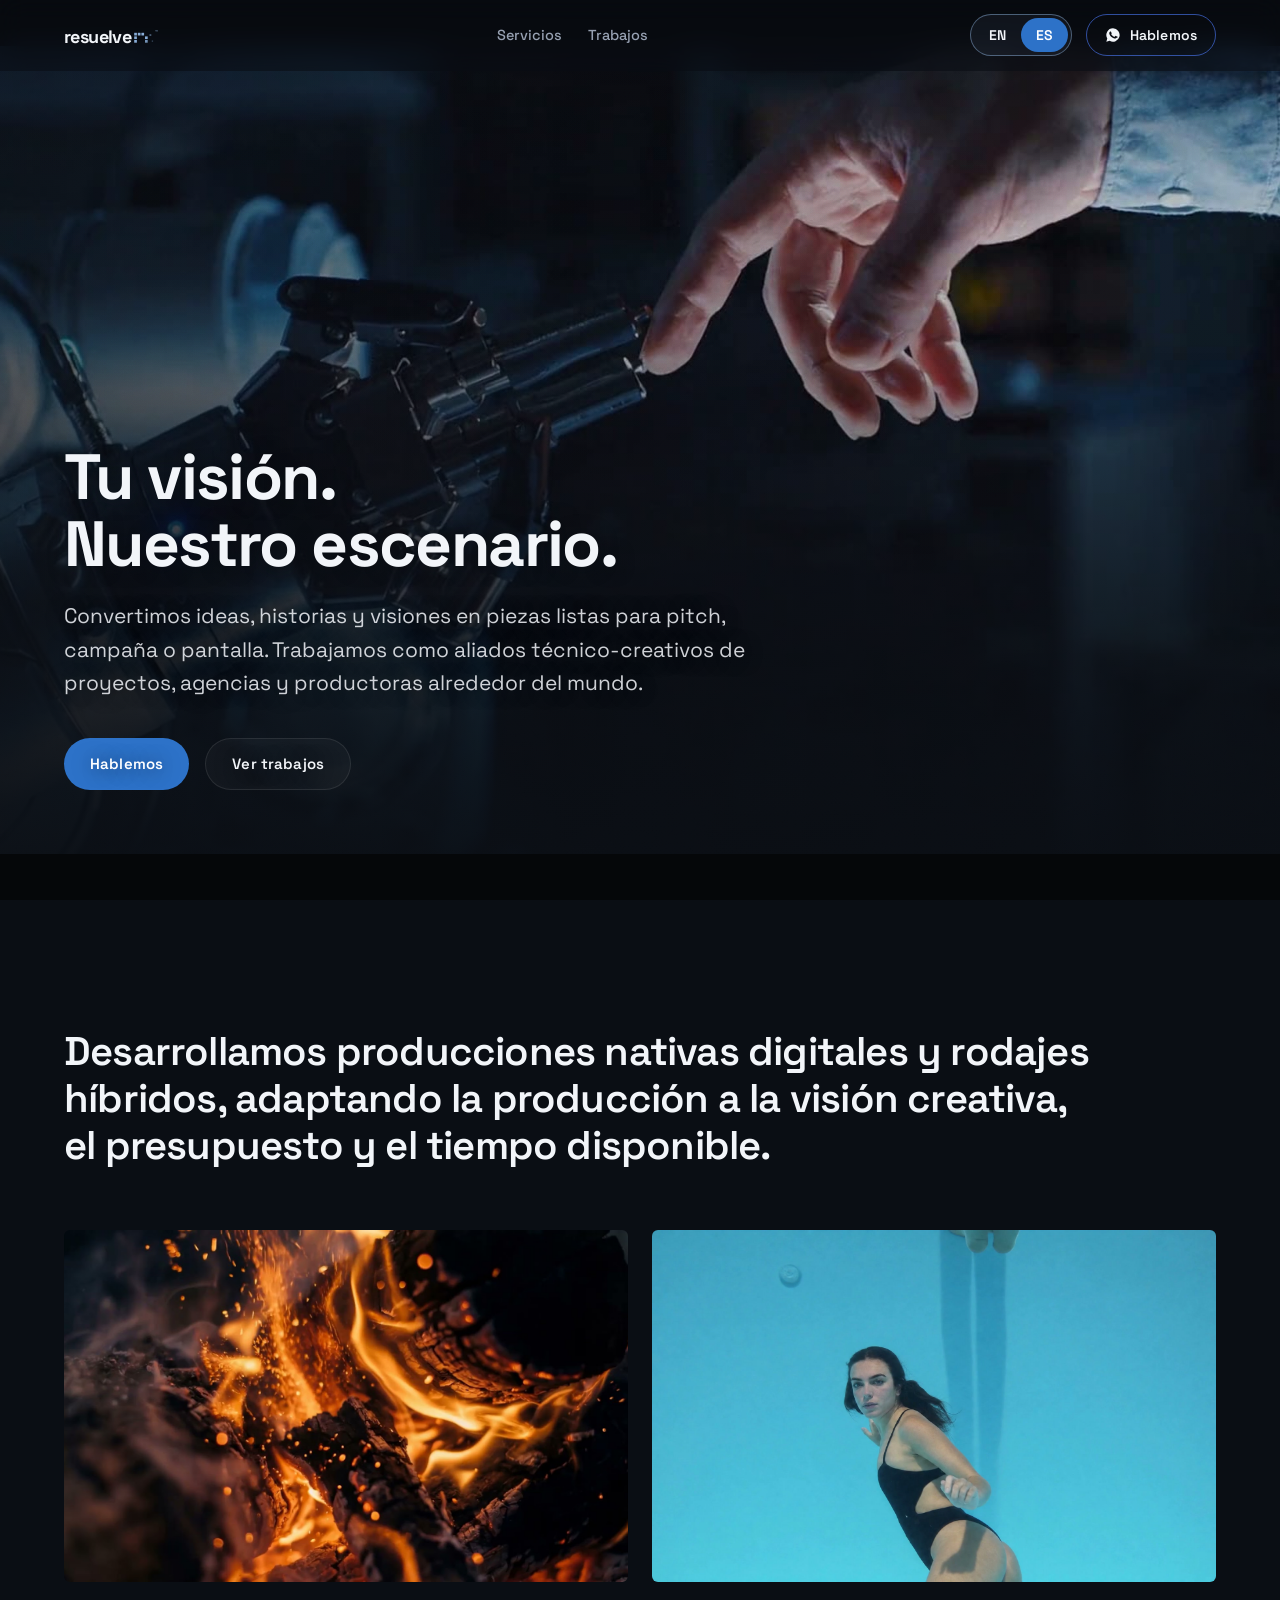
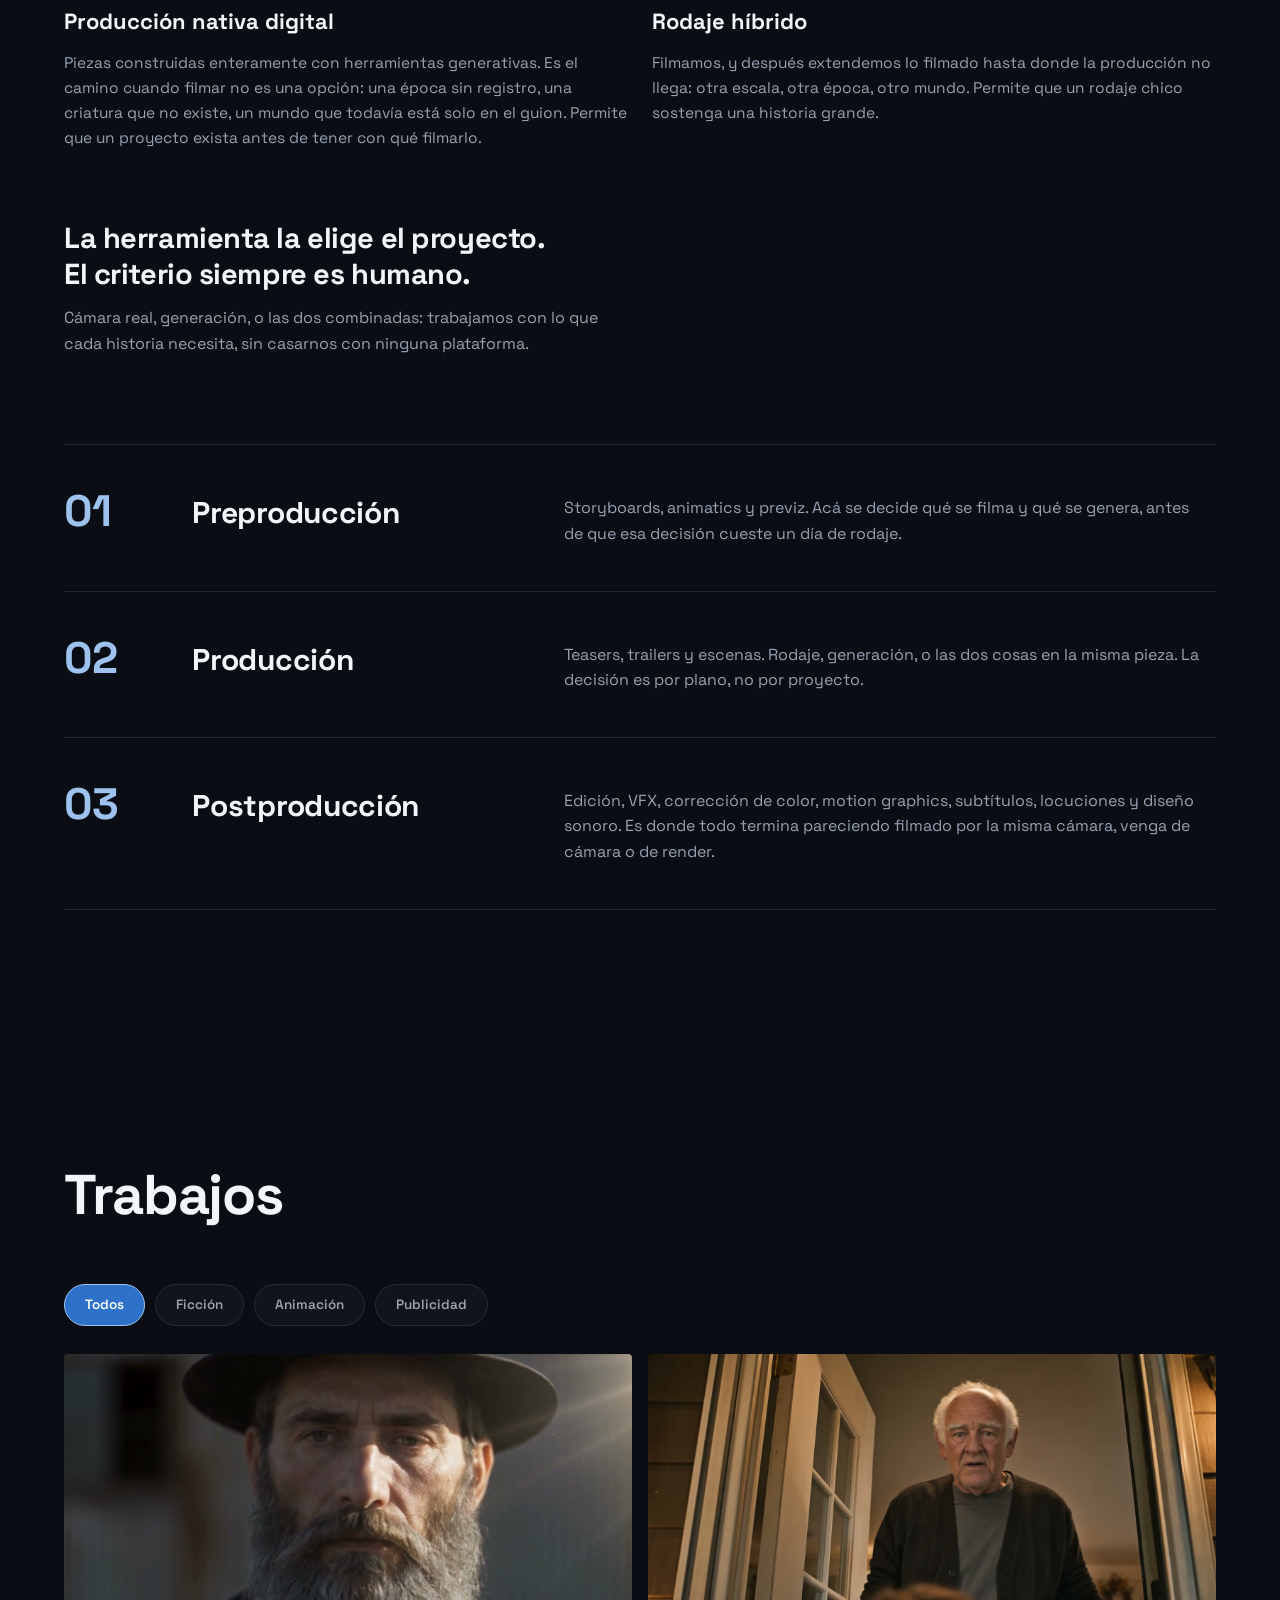
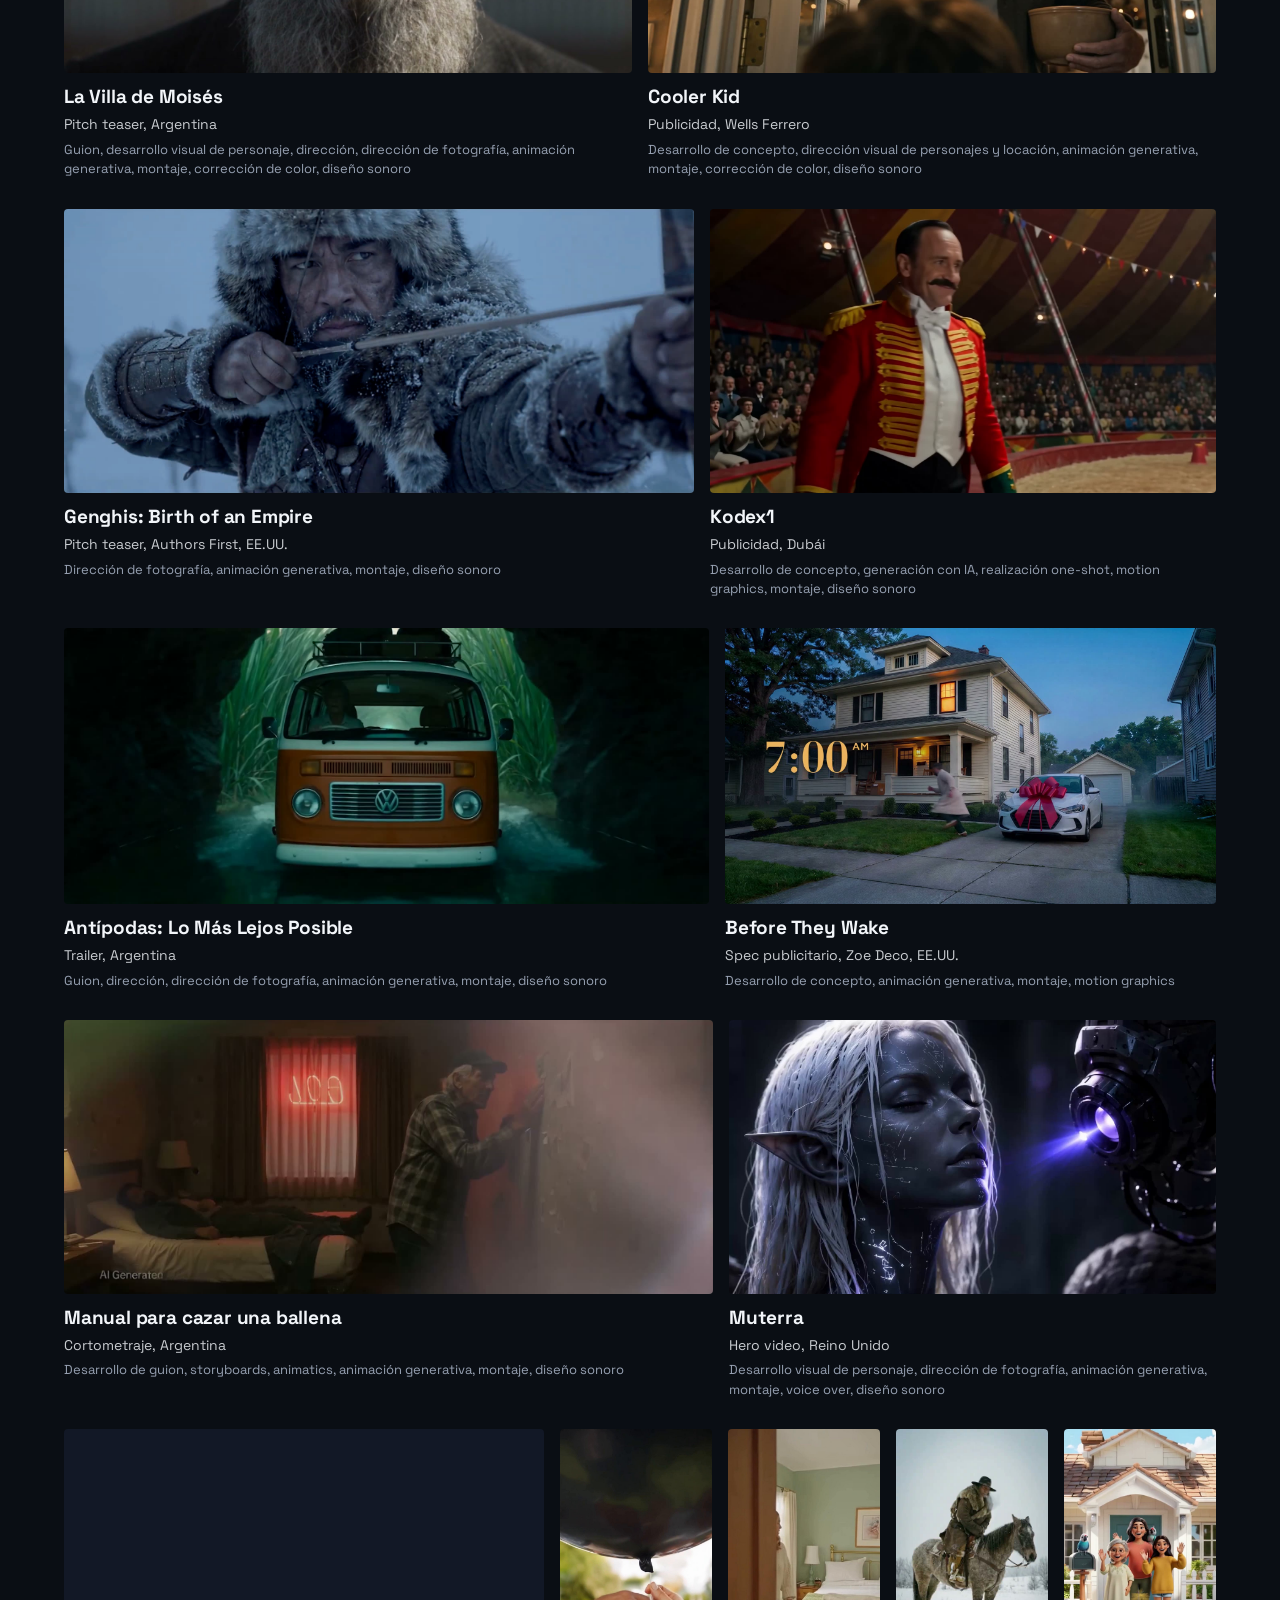
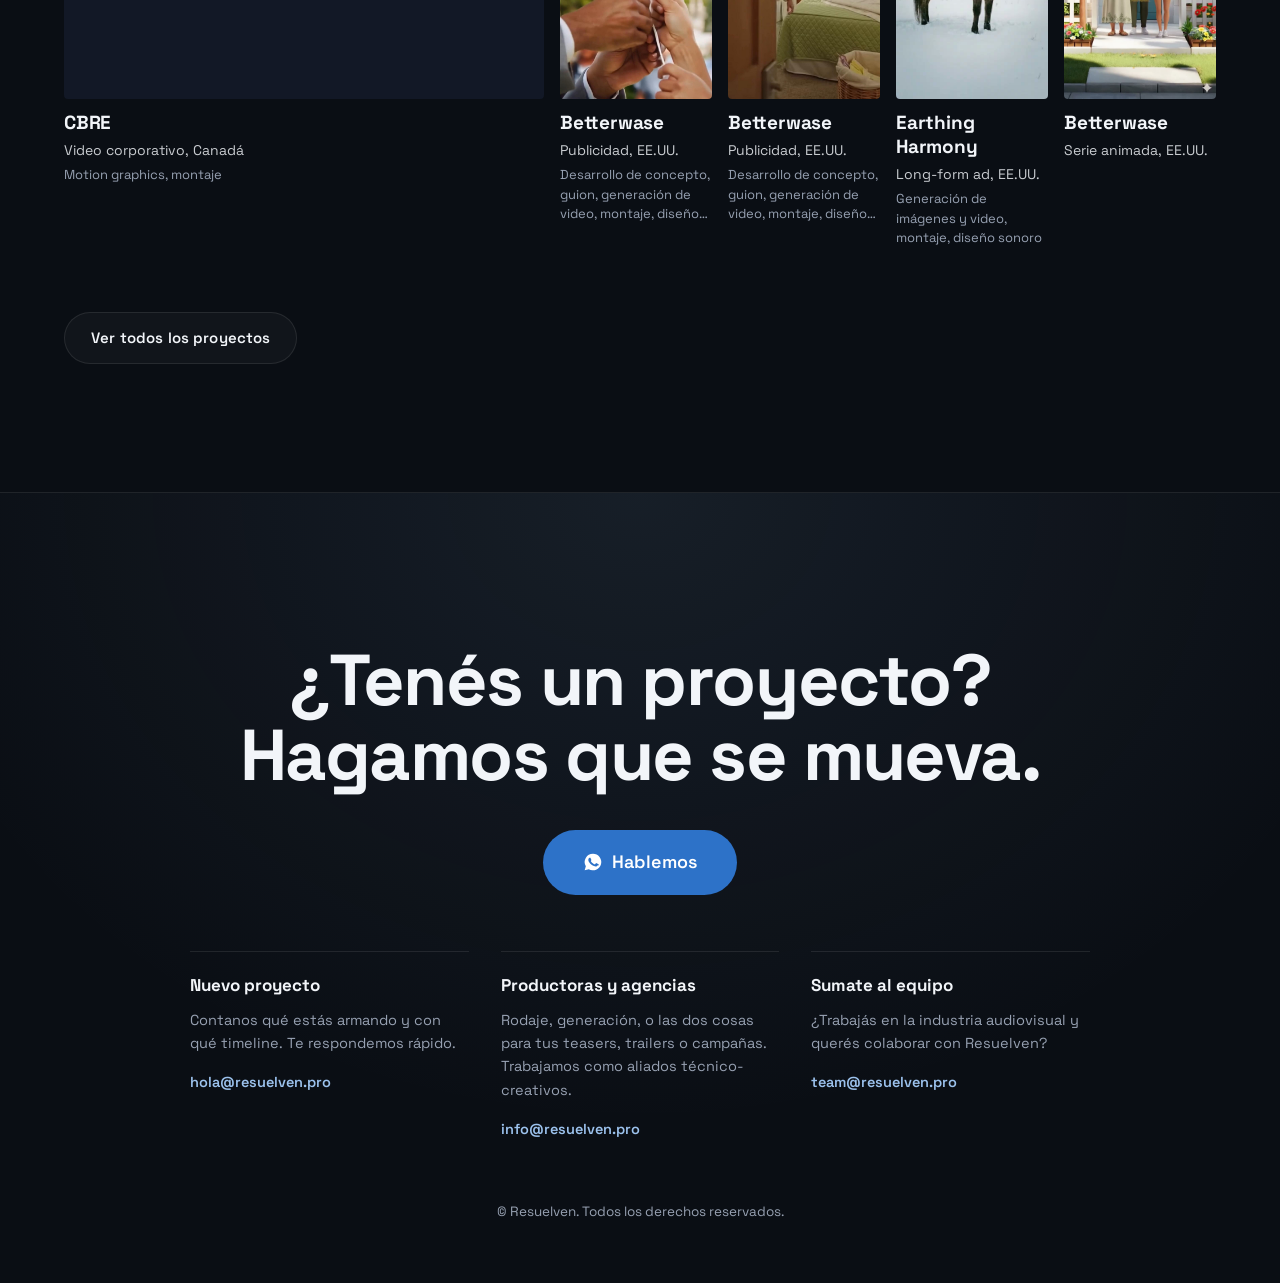
==== commit a08a8580: "Galeria: suma Before They Wake (spec para Zoe Deco) y vuelve Cooler Kid Con archivos propios (*-port" ====
--- a/index.html
+++ b/index.html
@@ -90,7 +90,7 @@
         "@type": "ItemList",
         "@id": "https://resuelven.pro/#portfolio",
         "name": "Trabajos de Resuelven",
-        "numberOfItems": 16,
+        "numberOfItems": 18,
         "itemListOrder": "https://schema.org/ItemListOrderAscending",
         "itemListElement": [
           {
@@ -112,6 +112,21 @@
             "position": 2,
             "item": {
               "@type": "CreativeWork",
+              "name": "Cooler Kid",
+              "description": "Publicidad para Wells Ferrero.",
+              "genre": "Publicidad",
+              "thumbnailUrl": "https://resuelven.pro/assets/videos/coolerkid-portfolio_poster.jpg",
+              "creator": {
+                "@id": "https://resuelven.pro/#organization"
+              },
+              "creditText": "Producido por Resuelven para Wells Ferrero"
+            }
+          },
+          {
+            "@type": "ListItem",
+            "position": 3,
+            "item": {
+              "@type": "CreativeWork",
               "name": "Genghis: Birth of an Empire",
               "description": "Pitch teaser para Authors First, Estados Unidos.",
               "genre": "Pitch teaser",
@@ -124,7 +139,21 @@
           },
           {
             "@type": "ListItem",
-            "position": 3,
+            "position": 4,
+            "item": {
+              "@type": "CreativeWork",
+              "name": "Kodex1",
+              "description": "Publicidad, Dubái.",
+              "genre": "Publicidad",
+              "thumbnailUrl": "https://resuelven.pro/assets/videos/video20_thumbnail.jpg",
+              "creator": {
+                "@id": "https://resuelven.pro/#organization"
+              }
+            }
+          },
+          {
+            "@type": "ListItem",
+            "position": 5,
             "item": {
               "@type": "CreativeWork",
               "name": "Antípodas: Lo Más Lejos Posible",
@@ -138,21 +167,22 @@
           },
           {
             "@type": "ListItem",
-            "position": 4,
-            "item": {
-              "@type": "CreativeWork",
-              "name": "Kodex1",
-              "description": "Publicidad, Dubái.",
+            "position": 6,
+            "item": {
+              "@type": "CreativeWork",
+              "name": "Before They Wake",
+              "description": "Spec publicitario para Zoe Deco.",
               "genre": "Publicidad",
-              "thumbnailUrl": "https://resuelven.pro/assets/videos/video20_thumbnail.jpg",
-              "creator": {
-                "@id": "https://resuelven.pro/#organization"
-              }
-            }
-          },
-          {
-            "@type": "ListItem",
-            "position": 5,
+              "thumbnailUrl": "https://resuelven.pro/assets/videos/zoedeco-portfolio_poster.jpg",
+              "creator": {
+                "@id": "https://resuelven.pro/#organization"
+              },
+              "creditText": "Spec de Resuelven para Zoe Deco"
+            }
+          },
+          {
+            "@type": "ListItem",
+            "position": 7,
             "item": {
               "@type": "CreativeWork",
               "name": "Manual para cazar una ballena",
@@ -166,7 +196,7 @@
           },
           {
             "@type": "ListItem",
-            "position": 6,
+            "position": 8,
             "item": {
               "@type": "CreativeWork",
               "name": "Muterra",
@@ -180,7 +210,7 @@
           },
           {
             "@type": "ListItem",
-            "position": 7,
+            "position": 9,
             "item": {
               "@type": "CreativeWork",
               "name": "CBRE",
@@ -194,7 +224,7 @@
           },
           {
             "@type": "ListItem",
-            "position": 8,
+            "position": 10,
             "item": {
               "@type": "CreativeWork",
               "name": "Betterwase",
@@ -208,7 +238,7 @@
           },
           {
             "@type": "ListItem",
-            "position": 9,
+            "position": 11,
             "item": {
               "@type": "CreativeWork",
               "name": "Betterwase",
@@ -222,7 +252,7 @@
           },
           {
             "@type": "ListItem",
-            "position": 10,
+            "position": 12,
             "item": {
               "@type": "CreativeWork",
               "name": "Earthing Harmony",
@@ -236,7 +266,7 @@
           },
           {
             "@type": "ListItem",
-            "position": 11,
+            "position": 13,
             "item": {
               "@type": "CreativeWork",
               "name": "Betterwase",
@@ -250,7 +280,7 @@
           },
           {
             "@type": "ListItem",
-            "position": 12,
+            "position": 14,
             "item": {
               "@type": "CreativeWork",
               "name": "Pandora's Star",
@@ -265,7 +295,7 @@
           },
           {
             "@type": "ListItem",
-            "position": 13,
+            "position": 15,
             "item": {
               "@type": "CreativeWork",
               "name": "The Plastic Forming Company",
@@ -279,7 +309,7 @@
           },
           {
             "@type": "ListItem",
-            "position": 14,
+            "position": 16,
             "item": {
               "@type": "CreativeWork",
               "name": "Ahoyskipper",
@@ -293,7 +323,7 @@
           },
           {
             "@type": "ListItem",
-            "position": 15,
+            "position": 17,
             "item": {
               "@type": "CreativeWork",
               "name": "LensCrafters",
@@ -307,7 +337,7 @@
           },
           {
             "@type": "ListItem",
-            "position": 16,
+            "position": 18,
             "item": {
               "@type": "CreativeWork",
               "name": "555 Estudio",
@@ -468,6 +498,17 @@
           <p class="work__roles">Guion, desarrollo visual de personaje, dirección, dirección de fotografía, animación generativa, montaje, corrección de color, diseño sonoro</p>
         </div>
       </div>
+      <div class="work" style="--ar:1.778" data-cat="publicidad" data-hidden-by-more="false" data-media="video" data-src="assets/videos/coolerkid-portfolio.mp4" data-poster="assets/videos/coolerkid-portfolio_poster.jpg" data-fmt="ad" data-client="Wells Ferrero" data-roles="concept,visualdir,genanim,edit,color,sound">
+        <div class="work__media">
+          <img src="assets/videos/coolerkid-portfolio_poster.jpg" alt="Un hombre mayor de cárdigan abre la puerta de su casa sosteniendo un bol, en luz cálida de interior, de la publicidad Cooler Kid para Wells Ferrero" loading="lazy" onerror="this.style.display='none'">
+          <div class="work__play"><span>▶</span></div>
+        </div>
+        <div class="work__info">
+          <h3 class="work__title">Cooler Kid</h3>
+          <p class="work__meta">Publicidad, Wells Ferrero</p>
+          <p class="work__roles">Desarrollo de concepto, dirección visual de personajes y locación, animación generativa, montaje, corrección de color, diseño sonoro</p>
+        </div>
+      </div>
       <div class="work" style="--ar:2.216" data-cat="ficcion" data-hidden-by-more="false" data-media="video" data-src="assets/videos/prologue.mp4" data-fmt="teaser" data-client="Authors First" data-country="usa" data-roles="dof,genanim,edit,sound">
         <div class="work__media">
           <img src="assets/videos/video14_thumbnail.jpg" alt="Guerrero con capucha de piel tensa un arco en la nieve, del pitch teaser de Genghis: Birth of an Empire" loading="lazy" onerror="this.style.display='none'">
@@ -479,6 +520,17 @@
           <p class="work__roles">Dirección de fotografía, animación generativa, montaje, diseño sonoro</p>
         </div>
       </div>
+      <div class="work" style="--ar:1.778" data-cat="publicidad" data-hidden-by-more="false" data-media="video" data-src="assets/videos/kodex1.mp4" data-fmt="ad" data-country="dubai" data-roles="concept,genai,oneshot,mograph,edit,sound">
+        <div class="work__media">
+          <img src="assets/videos/video20_thumbnail.jpg" alt="Presentador de circo de levita roja bajo la carpa junto al logo de Kodex1, del aviso para Kodex1" loading="lazy" onerror="this.style.display='none'">
+          <div class="work__play"><span>▶</span></div>
+        </div>
+        <div class="work__info">
+          <h3 class="work__title">Kodex1</h3>
+          <p class="work__meta">Publicidad, Dubái</p>
+          <p class="work__roles">Desarrollo de concepto, generación con IA, realización one-shot, motion graphics, montaje, diseño sonoro</p>
+        </div>
+      </div>
       <div class="work" style="--ar:2.332" data-cat="ficcion" data-hidden-by-more="false" data-media="video" data-src="assets/videos/video17.mp4" data-fmt="trailer" data-country="argentina" data-roles="guion,direccion,dof,genanim,edit,sound">
         <div class="work__media">
           <img src="assets/videos/video17_thumbnail.jpg" alt="Dos personas mayores hablan de noche por la ventanilla de una combi, del trailer de Antípodas: Lo Más Lejos Posible" loading="lazy" onerror="this.style.display='none'">
@@ -490,15 +542,15 @@
           <p class="work__roles">Guion, dirección, dirección de fotografía, animación generativa, montaje, diseño sonoro</p>
         </div>
       </div>
-      <div class="work" style="--ar:1.778" data-cat="publicidad" data-hidden-by-more="false" data-media="video" data-src="assets/videos/kodex1.mp4" data-fmt="ad" data-country="dubai" data-roles="concept,genai,oneshot,mograph,edit,sound">
-        <div class="work__media">
-          <img src="assets/videos/video20_thumbnail.jpg" alt="Presentador de circo de levita roja bajo la carpa junto al logo de Kodex1, del aviso para Kodex1" loading="lazy" onerror="this.style.display='none'">
-          <div class="work__play"><span>▶</span></div>
-        </div>
-        <div class="work__info">
-          <h3 class="work__title">Kodex1</h3>
-          <p class="work__meta">Publicidad, Dubái</p>
-          <p class="work__roles">Desarrollo de concepto, generación con IA, realización one-shot, motion graphics, montaje, diseño sonoro</p>
+      <div class="work" style="--ar:1.778" data-cat="publicidad" data-hidden-by-more="false" data-media="video" data-src="assets/videos/zoedeco-portfolio.mp4" data-poster="assets/videos/zoedeco-portfolio_poster.jpg" data-fmt="specad" data-client="Zoe Deco" data-country="usa" data-roles="concept,genanim,edit,mograph">
+        <div class="work__media">
+          <img src="assets/videos/zoedeco-portfolio_poster.jpg" alt="Al amanecer, un padre en bata vuelve corriendo a la casa mientras un auto blanco espera en la entrada con un moño rojo gigante, del spec publicitario Before They Wake para Zoe Deco" loading="lazy" onerror="this.style.display='none'">
+          <div class="work__play"><span>▶</span></div>
+        </div>
+        <div class="work__info">
+          <h3 class="work__title">Before They Wake</h3>
+          <p class="work__meta">Spec publicitario, Zoe Deco, EE.UU.</p>
+          <p class="work__roles">Desarrollo de concepto, animación generativa, montaje, motion graphics</p>
         </div>
       </div>
       <div class="work" style="--ar:2.367" data-cat="ficcion" data-hidden-by-more="false" data-media="iframe" data-src="https://drive.google.com/file/d/1FdK5aIOEChy8O3pShALOVH-JVPJBWcua/preview" data-fmt="cortometraje" data-country="argentina" data-roles="scriptdev,sboards,animatics,genanim,edit,sound">
--- a/css/style.css
+++ b/css/style.css
@@ -278,7 +278,7 @@
   inset:0;
   background-image:url("data:image/svg+xml,%3Csvg xmlns='http://www.w3.org/2000/svg' width='240' height='240'%3E%3Cfilter id='n'%3E%3CfeTurbulence type='fractalNoise' baseFrequency='0.9' numOctaves='2' stitchTiles='stitch'/%3E%3C/filter%3E%3Crect width='240' height='240' filter='url(%23n)' opacity='0.5'/%3E%3C/svg%3E");
   background-size:240px 240px;
-  opacity:0.055;
+  opacity:0.11;
   mix-blend-mode:overlay;
   pointer-events:none;
   animation:grain 0.6s steps(4) infinite;
@@ -300,16 +300,6 @@
   100% {
     background-position:0 0;
   }
-}
-
-/* el reel se resuelve desde los pixeles al cargar, como la n del logo (main.js) */
-.hero__px {
-  position:absolute;
-  inset:0;
-  width:100%;
-  height:100%;
-  display:block;
-  pointer-events:none;
 }
 
 .hero__bar {
@@ -897,9 +887,6 @@
   .opener {
     display:none;
   }
-  .hero__px {
-    display:none;
-  }
   .hero__grain {
     animation:none;
   }
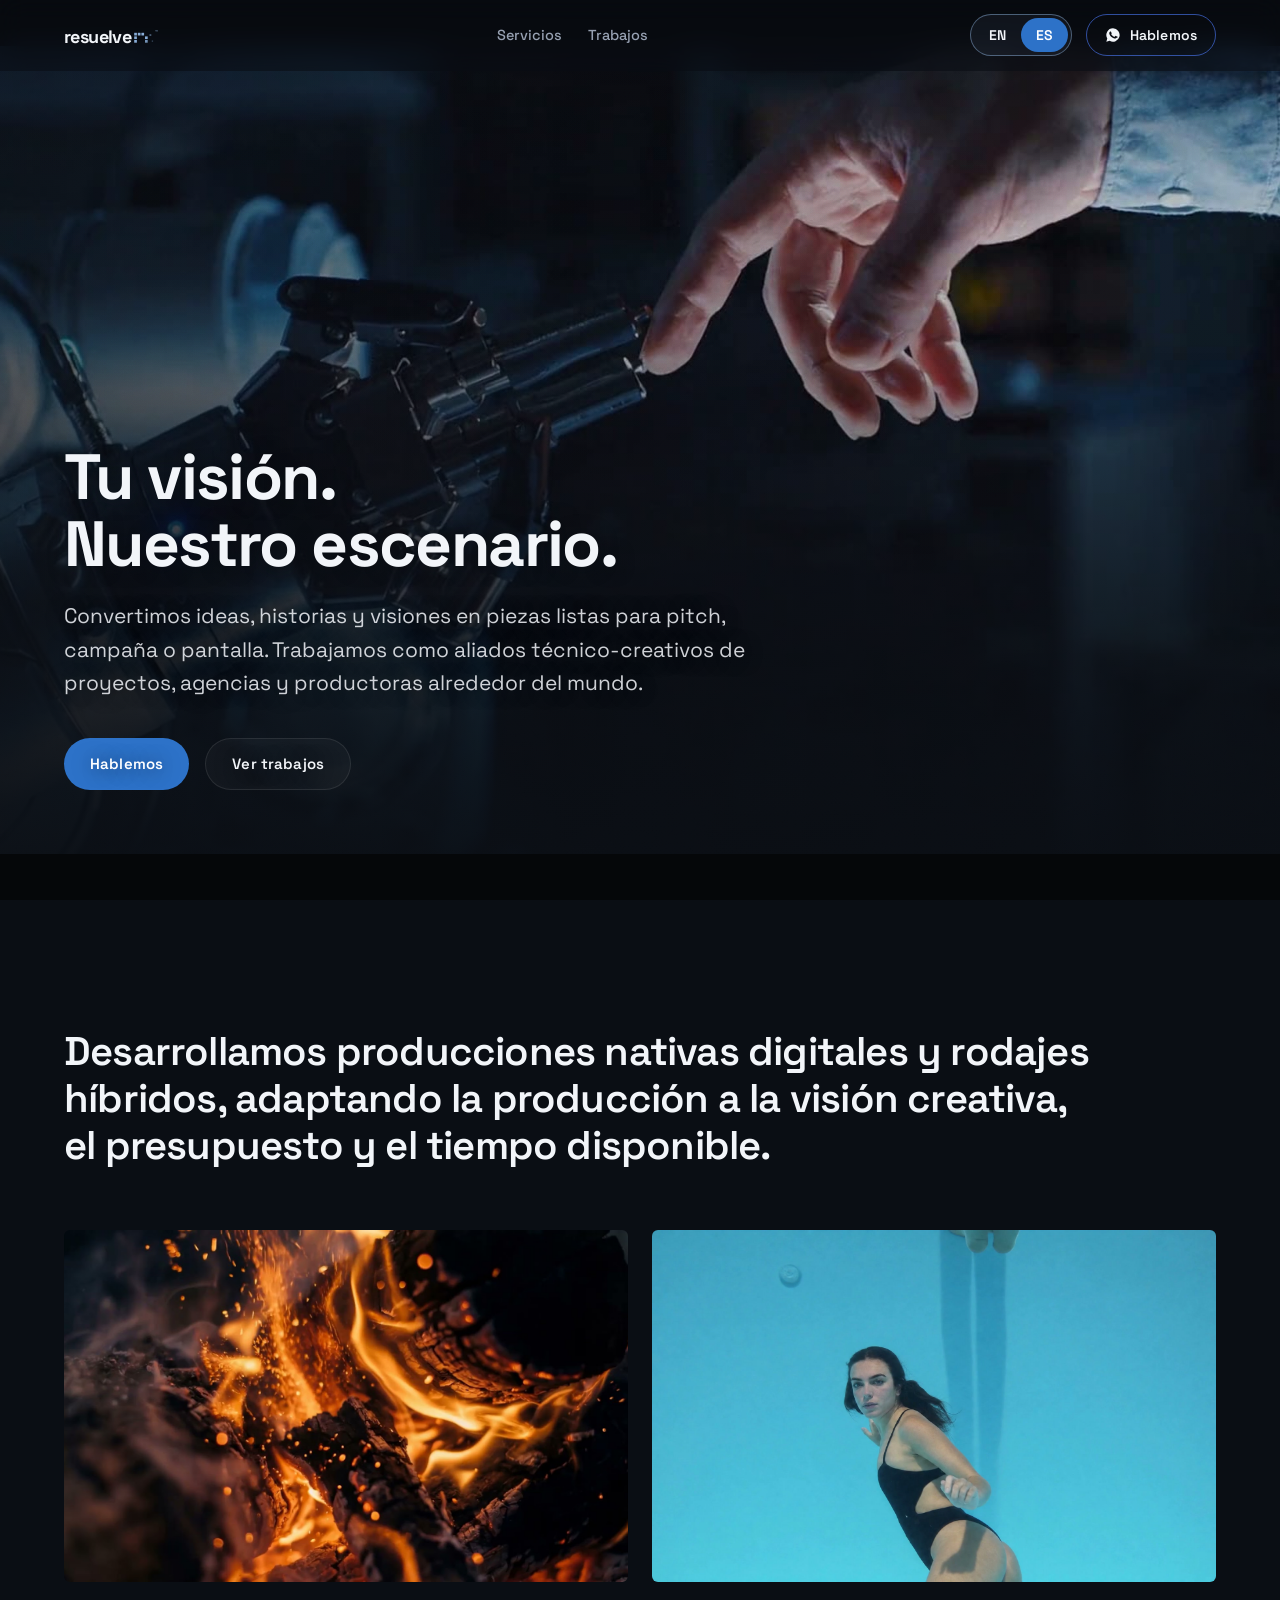
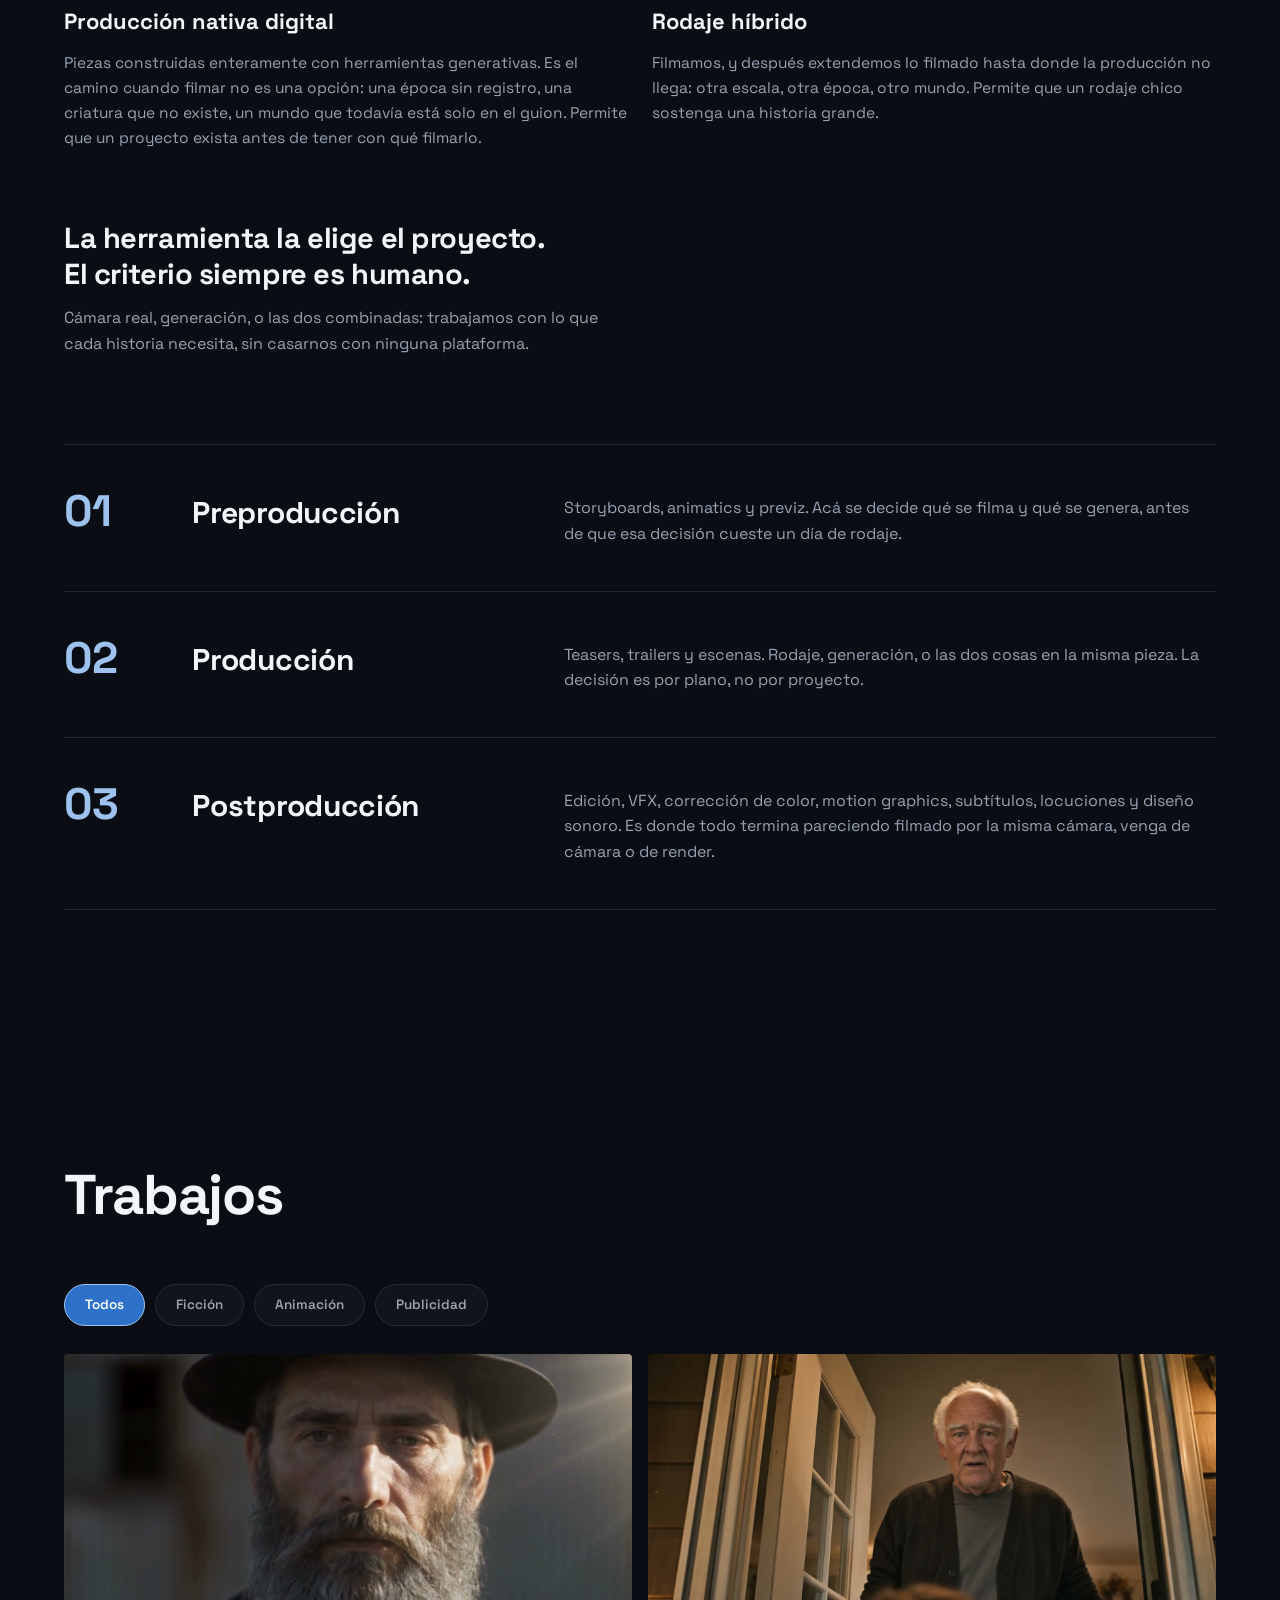
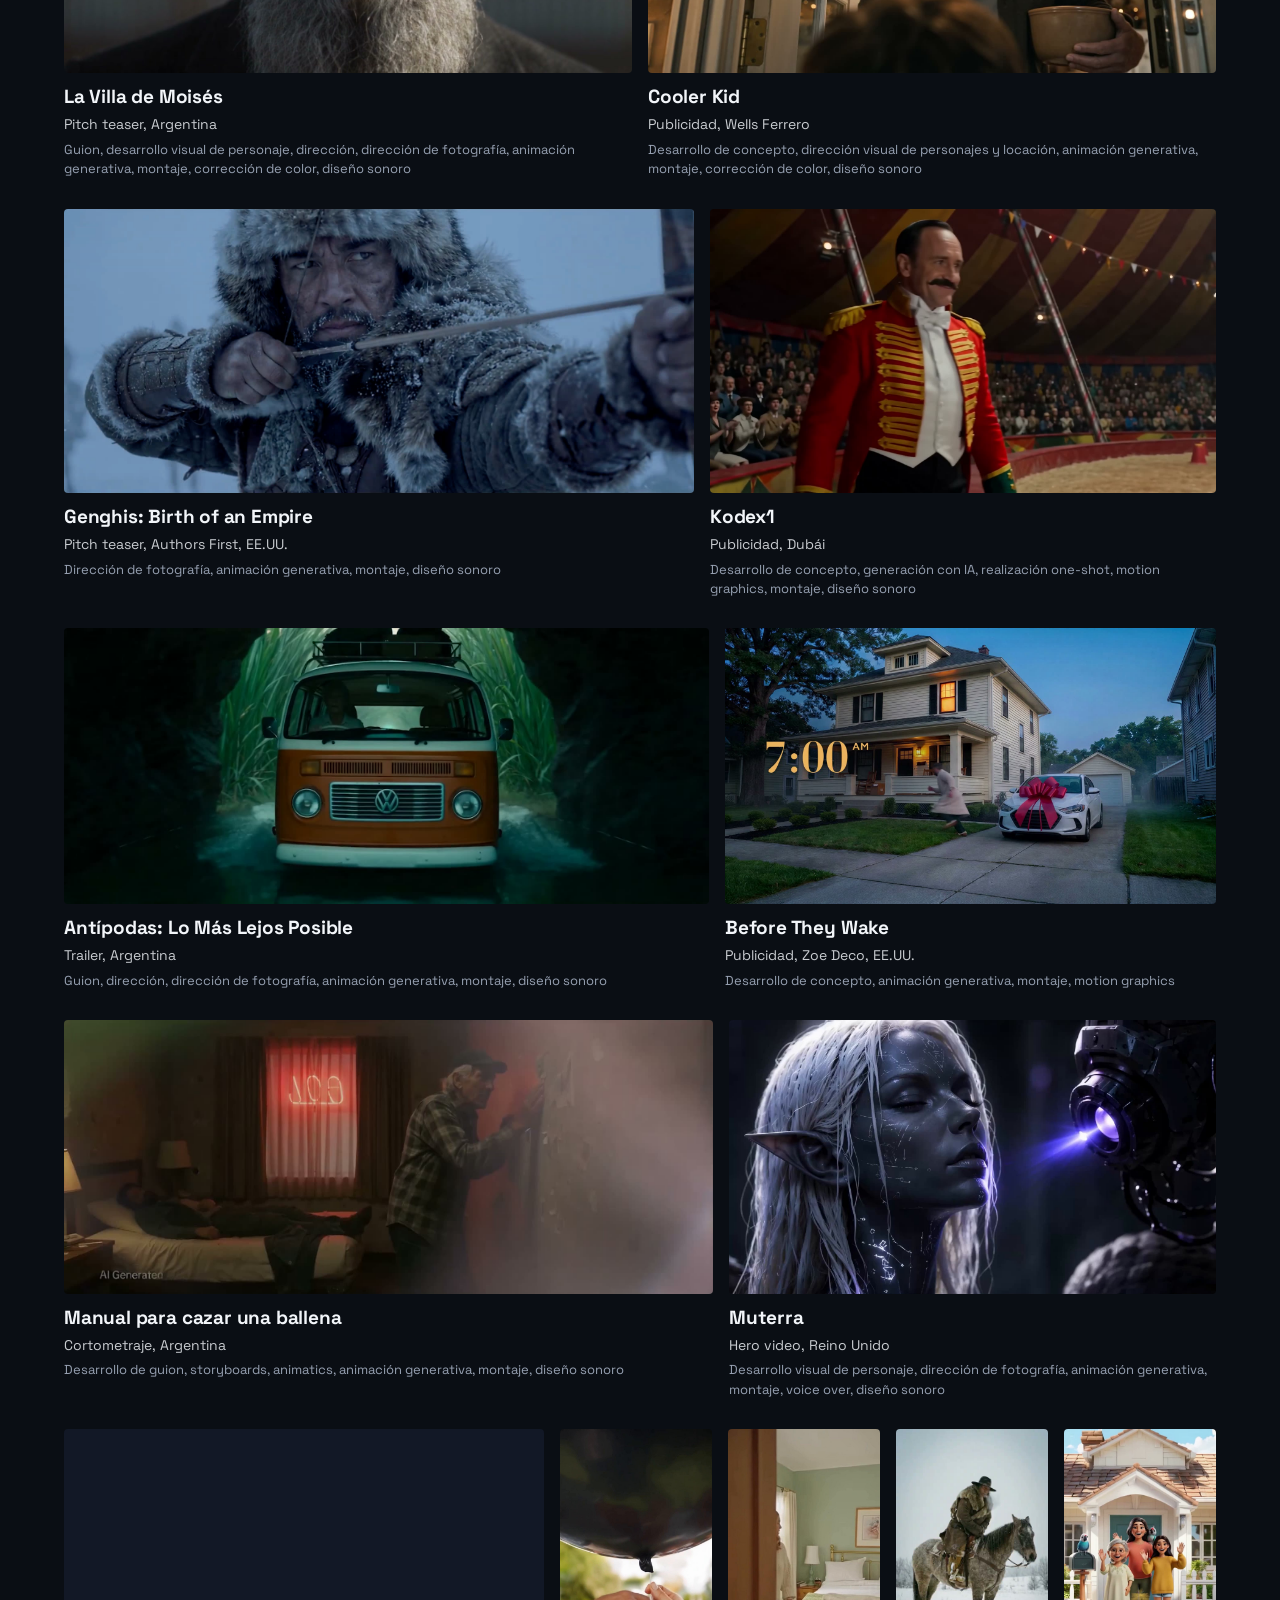
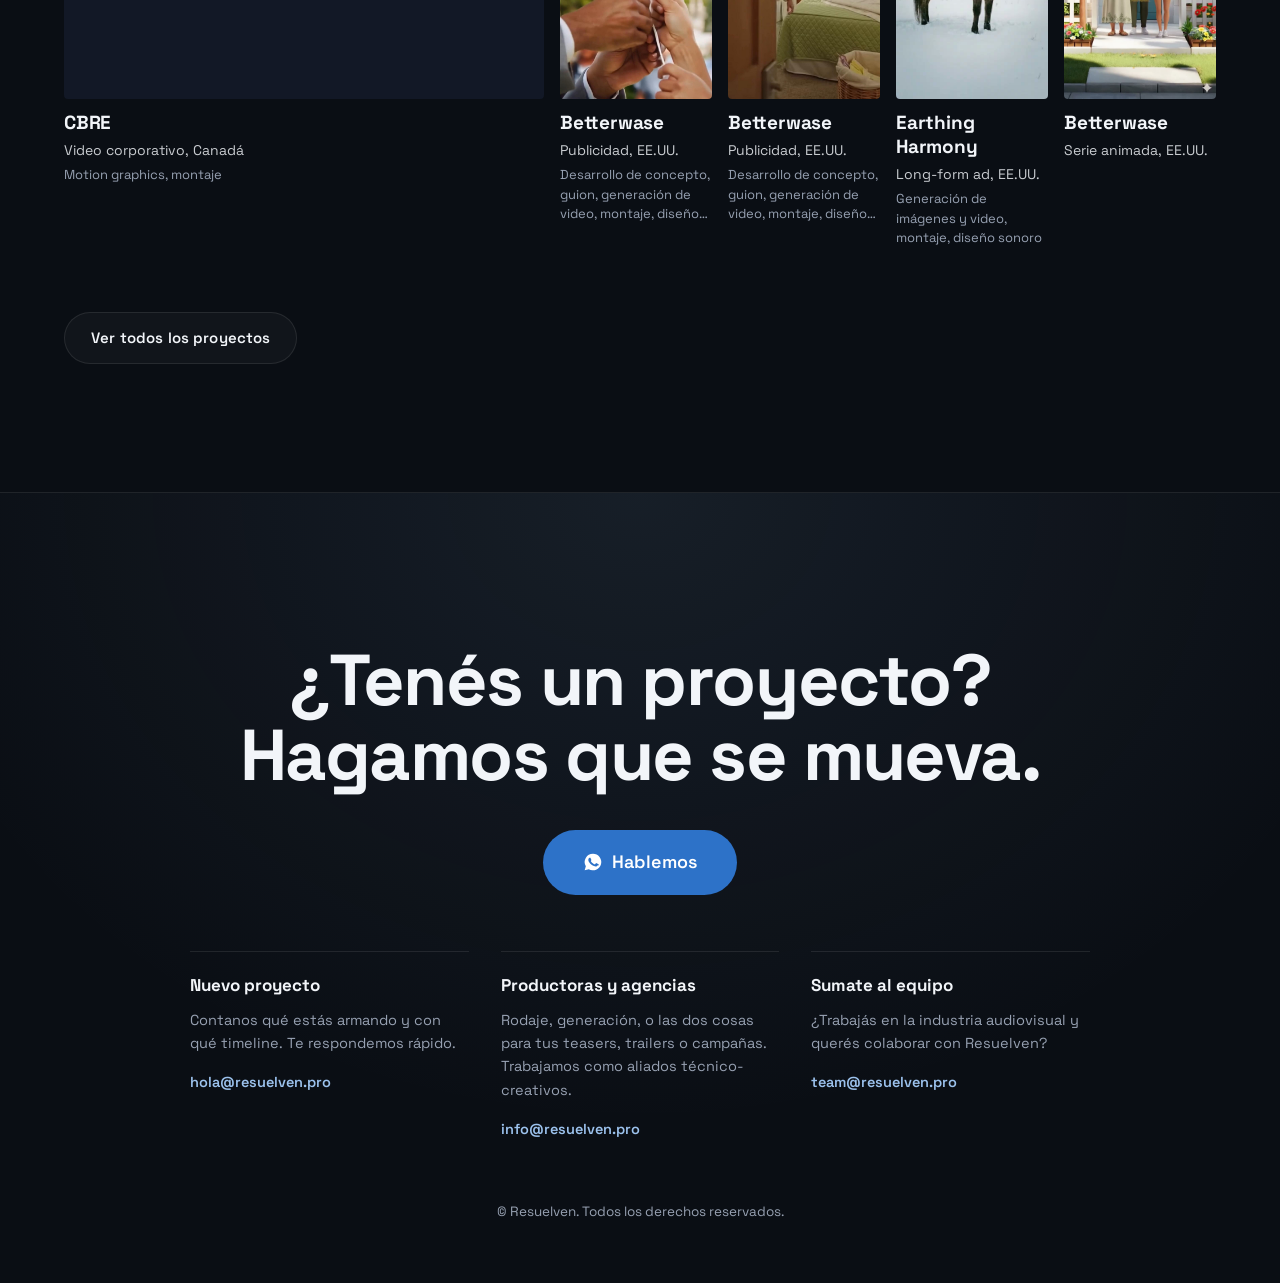
==== commit 779489bd: "Before They Wake figura como publicidad para Zoe Deco Co-Authored-By: Claude Opus 5.5 <noreply@anthr" ====
--- a/index.html
+++ b/index.html
@@ -171,13 +171,13 @@
             "item": {
               "@type": "CreativeWork",
               "name": "Before They Wake",
-              "description": "Spec publicitario para Zoe Deco.",
+              "description": "Publicidad para Zoe Deco.",
               "genre": "Publicidad",
               "thumbnailUrl": "https://resuelven.pro/assets/videos/zoedeco-portfolio_poster.jpg",
               "creator": {
                 "@id": "https://resuelven.pro/#organization"
               },
-              "creditText": "Spec de Resuelven para Zoe Deco"
+              "creditText": "Producido por Resuelven para Zoe Deco"
             }
           },
           {
@@ -542,14 +542,14 @@
           <p class="work__roles">Guion, dirección, dirección de fotografía, animación generativa, montaje, diseño sonoro</p>
         </div>
       </div>
-      <div class="work" style="--ar:1.778" data-cat="publicidad" data-hidden-by-more="false" data-media="video" data-src="assets/videos/zoedeco-portfolio.mp4" data-poster="assets/videos/zoedeco-portfolio_poster.jpg" data-fmt="specad" data-client="Zoe Deco" data-country="usa" data-roles="concept,genanim,edit,mograph">
-        <div class="work__media">
-          <img src="assets/videos/zoedeco-portfolio_poster.jpg" alt="Al amanecer, un padre en bata vuelve corriendo a la casa mientras un auto blanco espera en la entrada con un moño rojo gigante, del spec publicitario Before They Wake para Zoe Deco" loading="lazy" onerror="this.style.display='none'">
+      <div class="work" style="--ar:1.778" data-cat="publicidad" data-hidden-by-more="false" data-media="video" data-src="assets/videos/zoedeco-portfolio.mp4" data-poster="assets/videos/zoedeco-portfolio_poster.jpg" data-fmt="ad" data-client="Zoe Deco" data-country="usa" data-roles="concept,genanim,edit,mograph">
+        <div class="work__media">
+          <img src="assets/videos/zoedeco-portfolio_poster.jpg" alt="Al amanecer, un padre en bata vuelve corriendo a la casa mientras un auto blanco espera en la entrada con un moño rojo gigante, del aviso Before They Wake para Zoe Deco" loading="lazy" onerror="this.style.display='none'">
           <div class="work__play"><span>▶</span></div>
         </div>
         <div class="work__info">
           <h3 class="work__title">Before They Wake</h3>
-          <p class="work__meta">Spec publicitario, Zoe Deco, EE.UU.</p>
+          <p class="work__meta">Publicidad, Zoe Deco, EE.UU.</p>
           <p class="work__roles">Desarrollo de concepto, animación generativa, montaje, motion graphics</p>
         </div>
       </div>
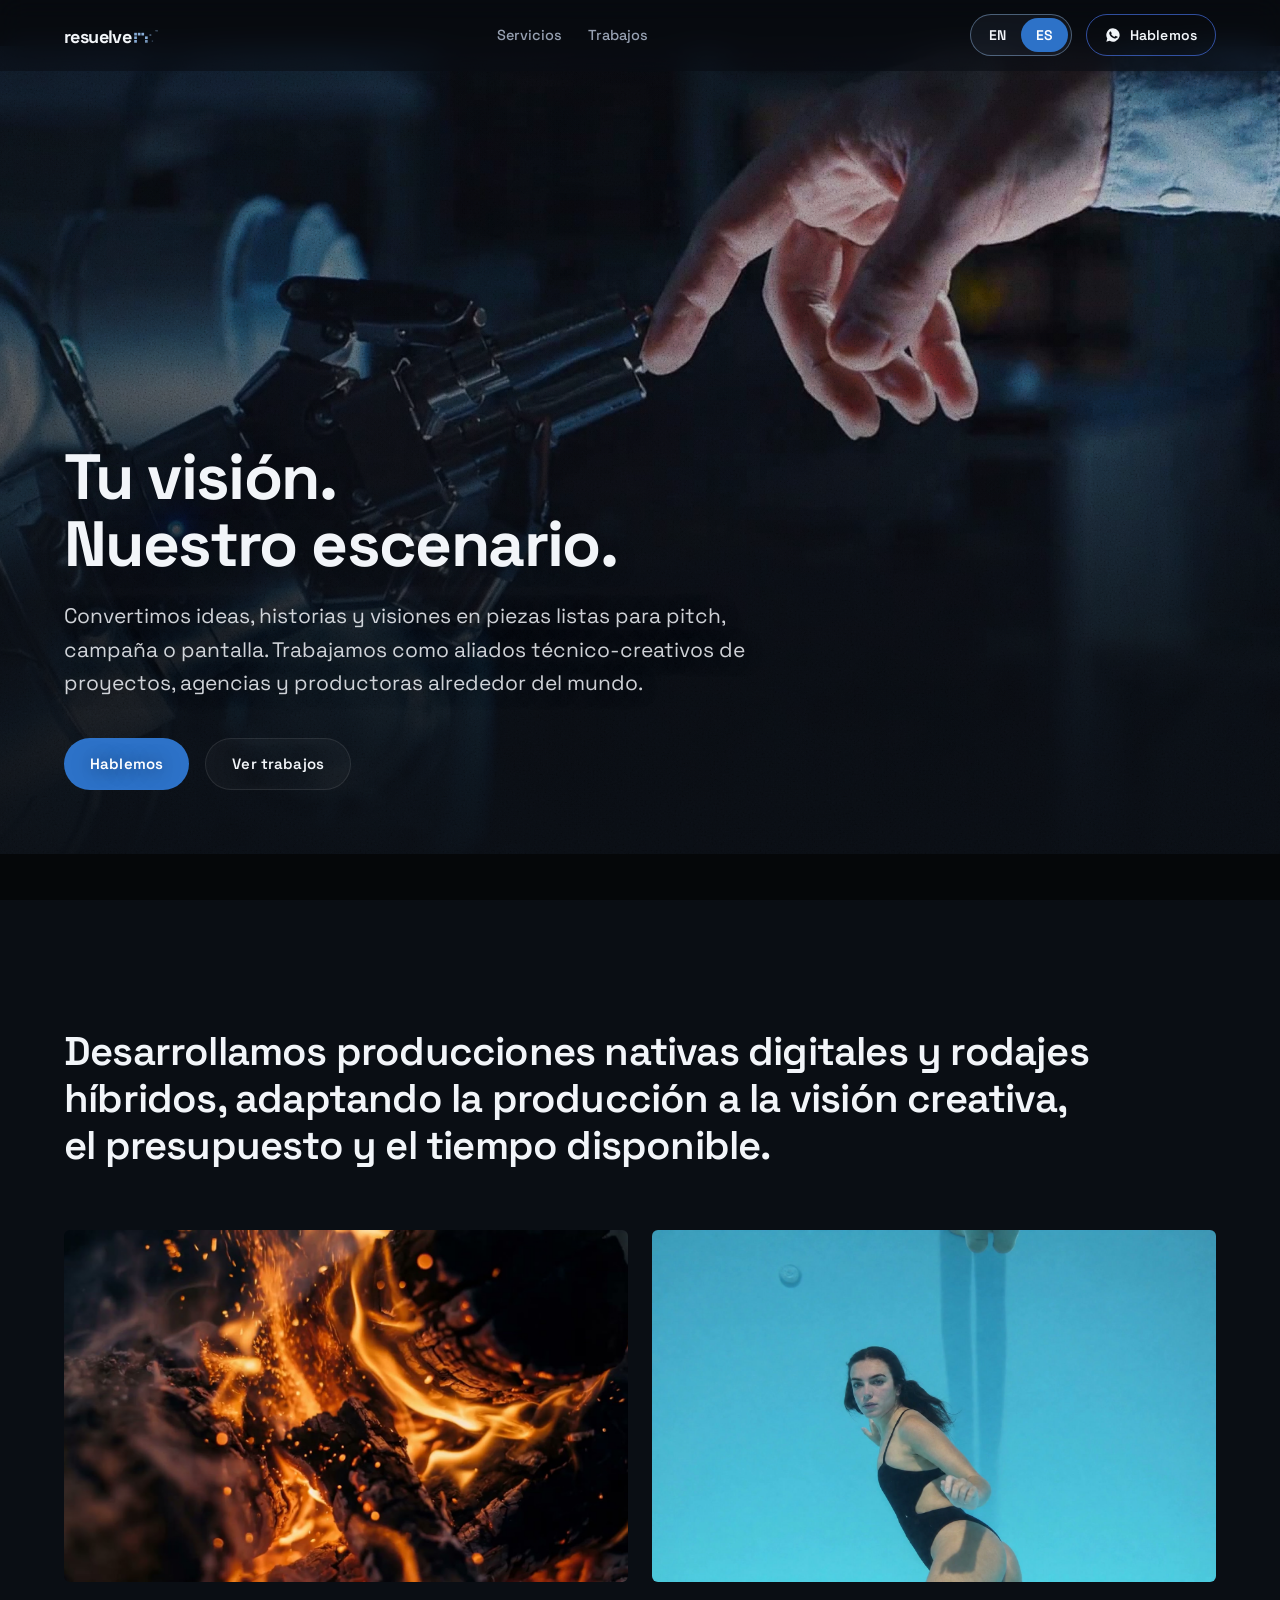
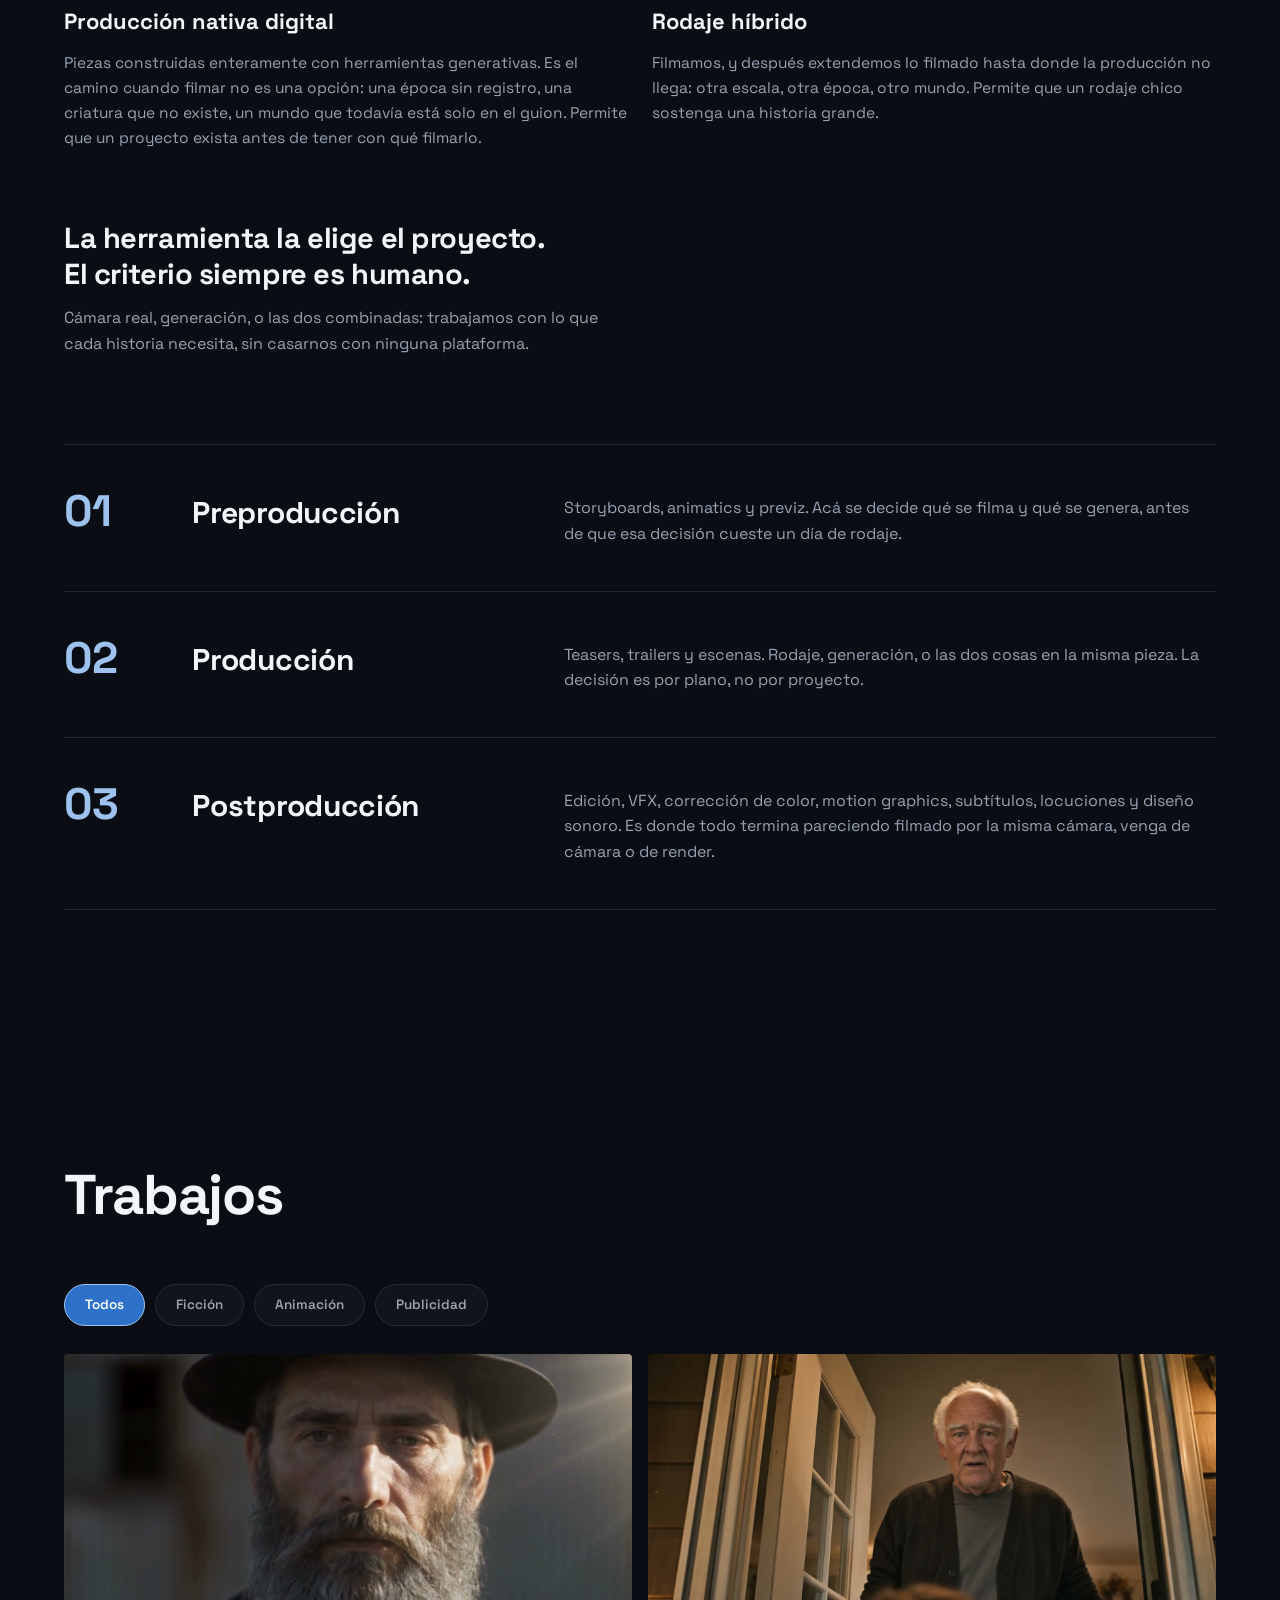
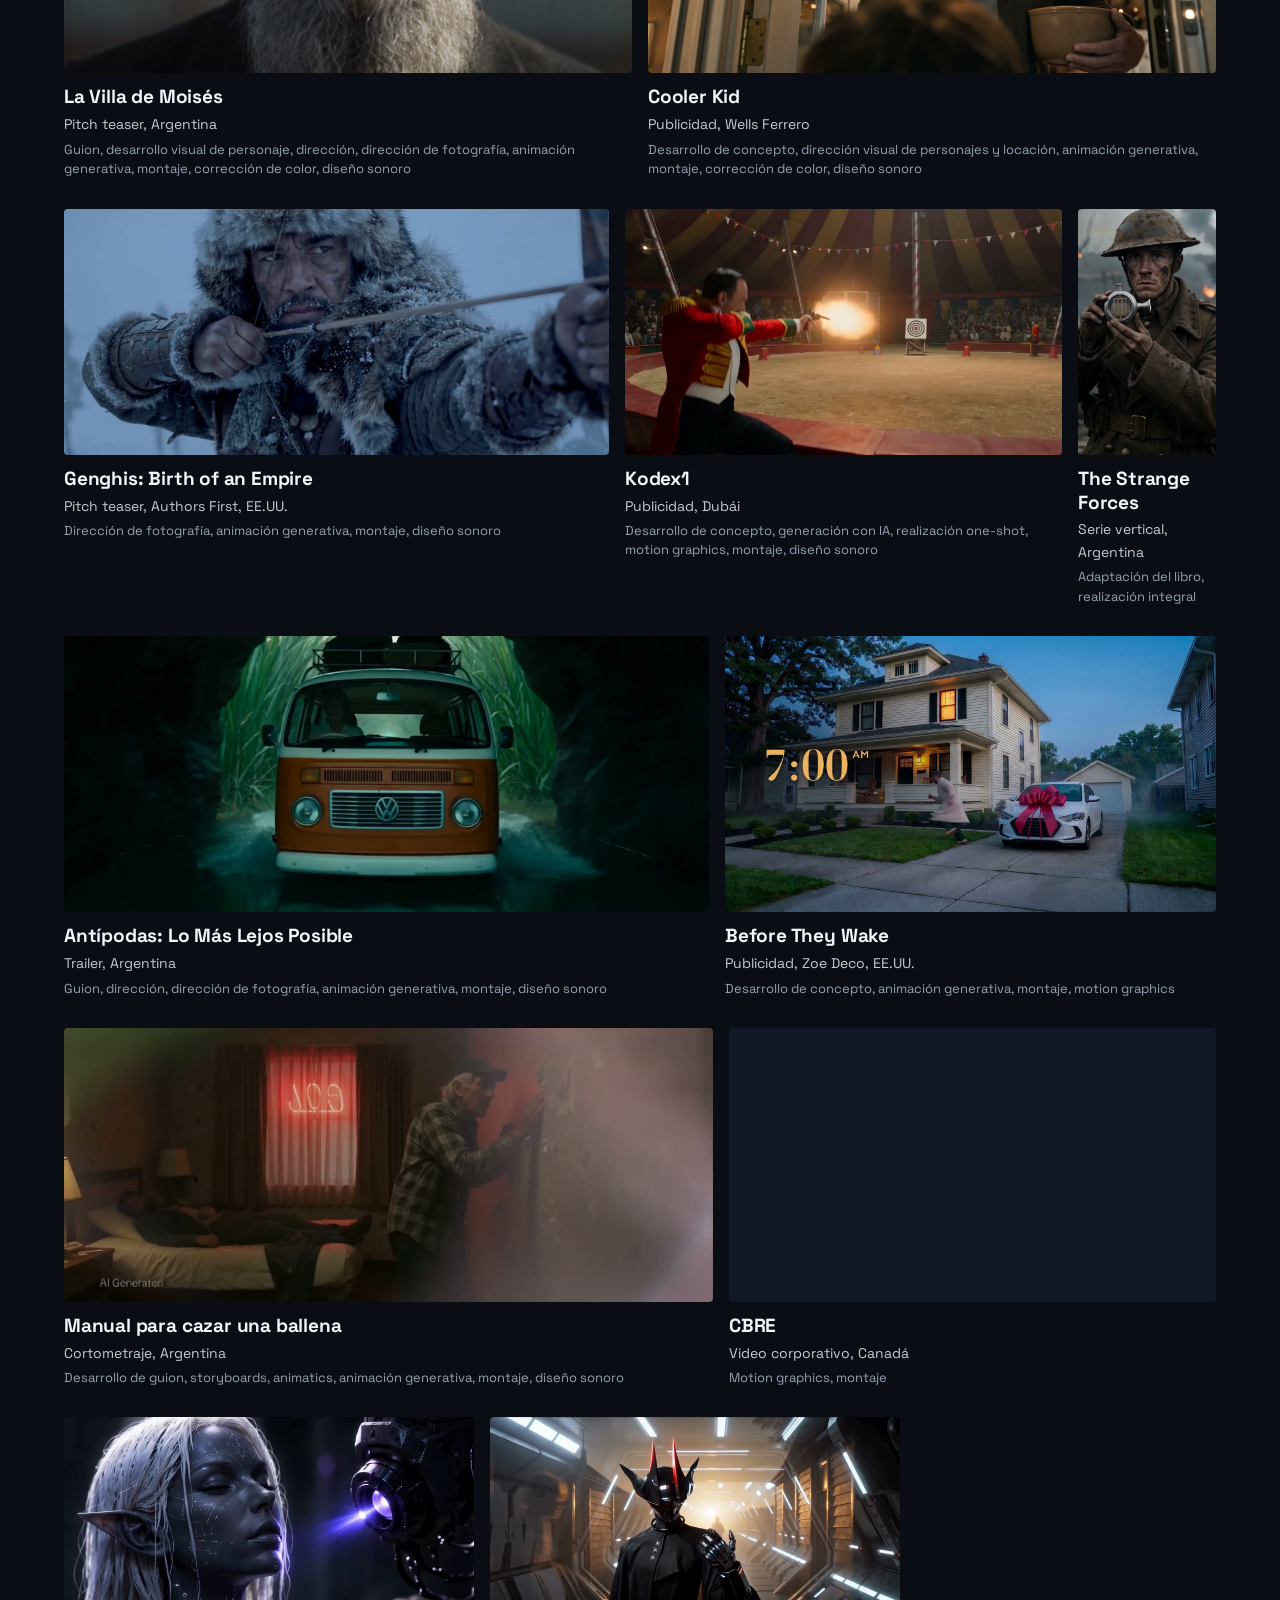
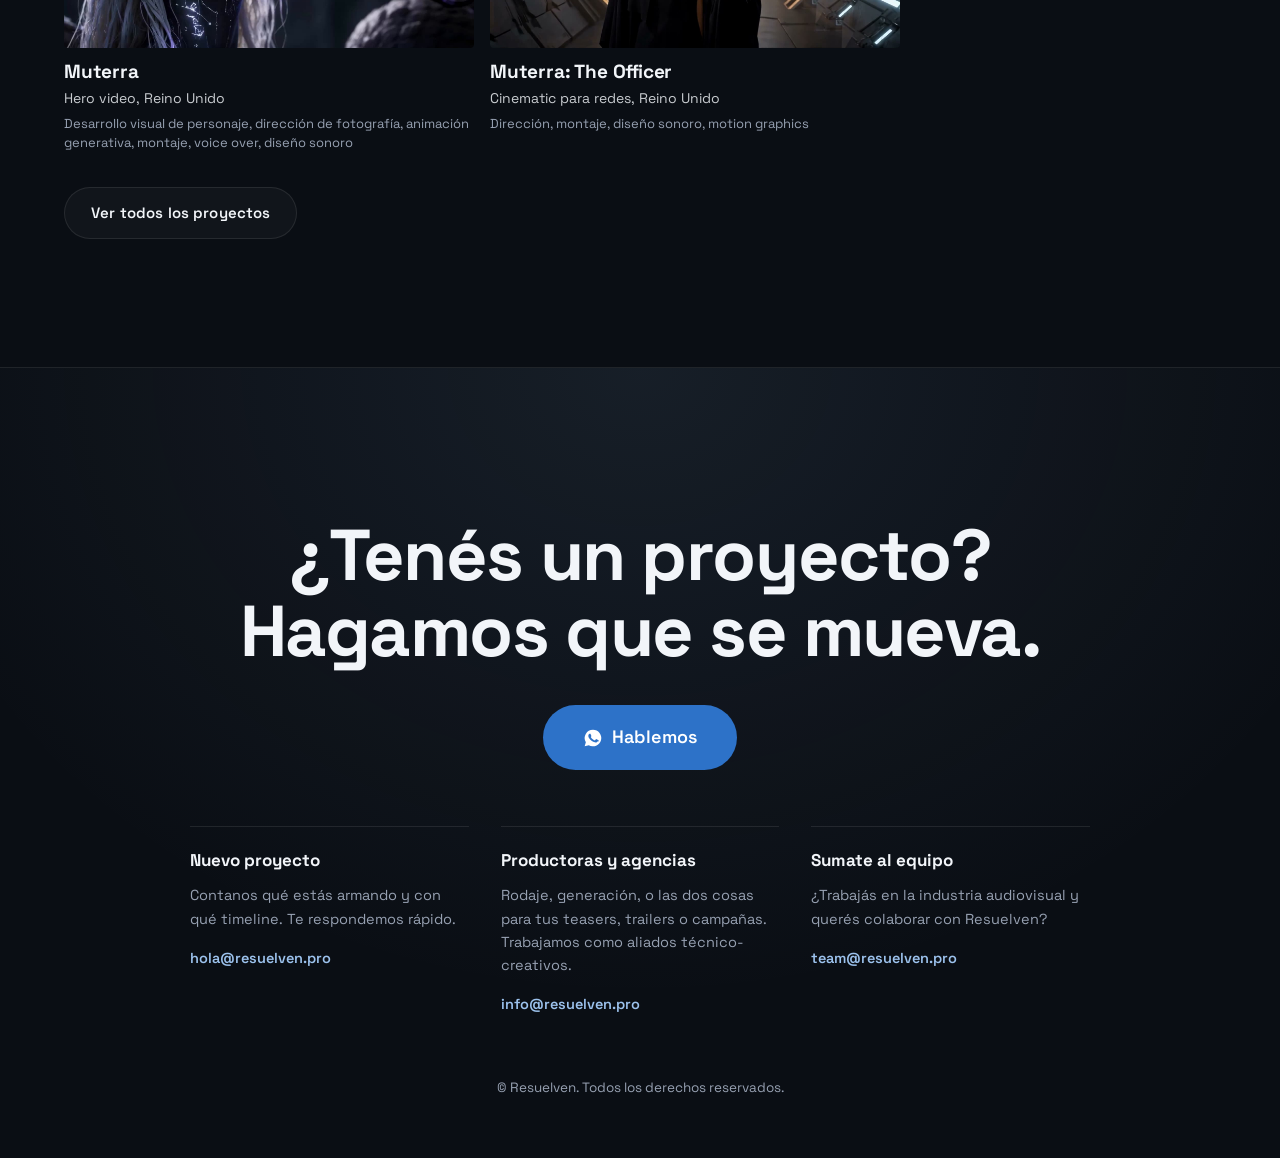
==== commit 11f3f578: "Galeria: suma Muterra: The Officer y The Strange Forces, y reordena las filas Dos fichas nuevas: The" ====
--- a/index.html
+++ b/index.html
@@ -90,7 +90,7 @@
         "@type": "ItemList",
         "@id": "https://resuelven.pro/#portfolio",
         "name": "Trabajos de Resuelven",
-        "numberOfItems": 18,
+        "numberOfItems": 20,
         "itemListOrder": "https://schema.org/ItemListOrderAscending",
         "itemListElement": [
           {
@@ -156,6 +156,21 @@
             "position": 5,
             "item": {
               "@type": "CreativeWork",
+              "name": "The Strange Forces",
+              "description": "Serie vertical que adapta Las fuerzas extrañas, de Leopoldo Lugones.",
+              "genre": "Ficción",
+              "thumbnailUrl": "https://resuelven.pro/assets/videos/fuerzas-extranas_poster.jpg",
+              "creator": {
+                "@id": "https://resuelven.pro/#organization"
+              },
+              "creditText": "Producido por Resuelven"
+            }
+          },
+          {
+            "@type": "ListItem",
+            "position": 6,
+            "item": {
+              "@type": "CreativeWork",
               "name": "Antípodas: Lo Más Lejos Posible",
               "description": "Trailer, Argentina.",
               "genre": "Trailer",
@@ -167,7 +182,7 @@
           },
           {
             "@type": "ListItem",
-            "position": 6,
+            "position": 7,
             "item": {
               "@type": "CreativeWork",
               "name": "Before They Wake",
@@ -182,7 +197,7 @@
           },
           {
             "@type": "ListItem",
-            "position": 7,
+            "position": 8,
             "item": {
               "@type": "CreativeWork",
               "name": "Manual para cazar una ballena",
@@ -196,7 +211,21 @@
           },
           {
             "@type": "ListItem",
-            "position": 8,
+            "position": 9,
+            "item": {
+              "@type": "CreativeWork",
+              "name": "CBRE",
+              "description": "Video corporativo, Canadá.",
+              "genre": "Video corporativo",
+              "thumbnailUrl": "https://i.ytimg.com/vi/7hWI-mV_FtY/maxresdefault.jpg",
+              "creator": {
+                "@id": "https://resuelven.pro/#organization"
+              }
+            }
+          },
+          {
+            "@type": "ListItem",
+            "position": 10,
             "item": {
               "@type": "CreativeWork",
               "name": "Muterra",
@@ -210,21 +239,22 @@
           },
           {
             "@type": "ListItem",
-            "position": 9,
-            "item": {
-              "@type": "CreativeWork",
-              "name": "CBRE",
-              "description": "Video corporativo, Canadá.",
-              "genre": "Video corporativo",
-              "thumbnailUrl": "https://i.ytimg.com/vi/7hWI-mV_FtY/maxresdefault.jpg",
-              "creator": {
-                "@id": "https://resuelven.pro/#organization"
-              }
-            }
-          },
-          {
-            "@type": "ListItem",
-            "position": 10,
+            "position": 11,
+            "item": {
+              "@type": "CreativeWork",
+              "name": "Muterra: The Officer",
+              "description": "Cinematic para redes de Muterra.",
+              "genre": "Animación",
+              "thumbnailUrl": "https://resuelven.pro/assets/videos/muterra-officer_poster.jpg",
+              "creator": {
+                "@id": "https://resuelven.pro/#organization"
+              },
+              "creditText": "Producido por Resuelven"
+            }
+          },
+          {
+            "@type": "ListItem",
+            "position": 12,
             "item": {
               "@type": "CreativeWork",
               "name": "Betterwase",
@@ -238,7 +268,7 @@
           },
           {
             "@type": "ListItem",
-            "position": 11,
+            "position": 13,
             "item": {
               "@type": "CreativeWork",
               "name": "Betterwase",
@@ -252,7 +282,7 @@
           },
           {
             "@type": "ListItem",
-            "position": 12,
+            "position": 14,
             "item": {
               "@type": "CreativeWork",
               "name": "Earthing Harmony",
@@ -266,7 +296,7 @@
           },
           {
             "@type": "ListItem",
-            "position": 13,
+            "position": 15,
             "item": {
               "@type": "CreativeWork",
               "name": "Betterwase",
@@ -280,7 +310,7 @@
           },
           {
             "@type": "ListItem",
-            "position": 14,
+            "position": 16,
             "item": {
               "@type": "CreativeWork",
               "name": "Pandora's Star",
@@ -295,7 +325,7 @@
           },
           {
             "@type": "ListItem",
-            "position": 15,
+            "position": 17,
             "item": {
               "@type": "CreativeWork",
               "name": "The Plastic Forming Company",
@@ -309,7 +339,7 @@
           },
           {
             "@type": "ListItem",
-            "position": 16,
+            "position": 18,
             "item": {
               "@type": "CreativeWork",
               "name": "Ahoyskipper",
@@ -323,7 +353,7 @@
           },
           {
             "@type": "ListItem",
-            "position": 17,
+            "position": 19,
             "item": {
               "@type": "CreativeWork",
               "name": "LensCrafters",
@@ -337,7 +367,7 @@
           },
           {
             "@type": "ListItem",
-            "position": 18,
+            "position": 20,
             "item": {
               "@type": "CreativeWork",
               "name": "555 Estudio",
@@ -522,7 +552,7 @@
       </div>
       <div class="work" style="--ar:1.778" data-cat="publicidad" data-hidden-by-more="false" data-media="video" data-src="assets/videos/kodex1.mp4" data-fmt="ad" data-country="dubai" data-roles="concept,genai,oneshot,mograph,edit,sound">
         <div class="work__media">
-          <img src="assets/videos/video20_thumbnail.jpg" alt="Presentador de circo de levita roja bajo la carpa junto al logo de Kodex1, del aviso para Kodex1" loading="lazy" onerror="this.style.display='none'">
+          <img src="assets/videos/video20_thumbnail.jpg" alt="Un maestro de ceremonias de levita roja dispara un revólver en la pista de un circo, con el fogonazo encendido, del aviso para Kodex1" loading="lazy" onerror="this.style.display='none'">
           <div class="work__play"><span>▶</span></div>
         </div>
         <div class="work__info">
@@ -531,6 +561,17 @@
           <p class="work__roles">Desarrollo de concepto, generación con IA, realización one-shot, motion graphics, montaje, diseño sonoro</p>
         </div>
       </div>
+      <div class="work" style="--ar:0.5625" data-cat="ficcion" data-hidden-by-more="false" data-media="video" data-src="assets/videos/fuerzas-extranas.mp4" data-poster="assets/videos/fuerzas-extranas_poster.jpg" data-fmt="vseries" data-country="argentina" data-roles="adapt,integral">
+        <div class="work__media">
+          <img src="assets/videos/fuerzas-extranas_poster.jpg" alt="Soldado de la Primera Guerra con el casco embarrado sostiene un dispositivo de metal y vidrio frente al pecho, en una trinchera humeante, de la serie vertical The Strange Forces" loading="lazy" onerror="this.style.display='none'">
+          <div class="work__play"><span>▶</span></div>
+        </div>
+        <div class="work__info">
+          <h3 class="work__title">The Strange Forces</h3>
+          <p class="work__meta">Serie vertical, Argentina</p>
+          <p class="work__roles">Adaptación del libro, realización integral</p>
+        </div>
+      </div>
       <div class="work" style="--ar:2.332" data-cat="ficcion" data-hidden-by-more="false" data-media="video" data-src="assets/videos/video17.mp4" data-fmt="trailer" data-country="argentina" data-roles="guion,direccion,dof,genanim,edit,sound">
         <div class="work__media">
           <img src="assets/videos/video17_thumbnail.jpg" alt="Dos personas mayores hablan de noche por la ventanilla de una combi, del trailer de Antípodas: Lo Más Lejos Posible" loading="lazy" onerror="this.style.display='none'">
@@ -564,6 +605,17 @@
           <p class="work__roles">Desarrollo de guion, storyboards, animatics, animación generativa, montaje, diseño sonoro</p>
         </div>
       </div>
+      <div class="work" style="--ar:1.778" data-cat="publicidad" data-hidden-by-more="false" data-media="iframe" data-src="https://www.youtube-nocookie.com/embed/7hWI-mV_FtY?rel=0&amp;autoplay=1" data-fmt="corporate" data-country="canada" data-roles="mograph,edit">
+        <div class="work__media">
+          <img src="https://i.ytimg.com/vi/7hWI-mV_FtY/maxresdefault.jpg" alt="Vista aérea del skyline de Toronto al atardecer, del video corporativo para CBRE" loading="lazy" onerror="this.style.display='none'">
+          <div class="work__play"><span>▶</span></div>
+        </div>
+        <div class="work__info">
+          <h3 class="work__title">CBRE</h3>
+          <p class="work__meta">Video corporativo, Canadá</p>
+          <p class="work__roles">Motion graphics, montaje</p>
+        </div>
+      </div>
       <div class="work" style="--ar:1.778" data-cat="animacion" data-hidden-by-more="false" data-media="video" data-src="assets/videos/video19.mp4" data-poster="assets/videos/video19_poster.jpg" data-fmt="herovideo" data-country="uk" data-roles="chardev,dof,genanim,edit,vo,sound">
         <div class="work__media">
           <img src="assets/videos/video19_poster.jpg" alt="Personaje élfico de pelo blanco frente a un dron con cámara que proyecta un haz violeta, del hero video de Muterra" loading="lazy" onerror="this.style.display='none'">
@@ -575,18 +627,18 @@
           <p class="work__roles">Desarrollo visual de personaje, dirección de fotografía, animación generativa, montaje, voice over, diseño sonoro</p>
         </div>
       </div>
-      <div class="work" style="--ar:1.778" data-cat="publicidad" data-hidden-by-more="false" data-media="iframe" data-src="https://www.youtube-nocookie.com/embed/7hWI-mV_FtY?rel=0&amp;autoplay=1" data-fmt="corporate" data-country="canada" data-roles="mograph,edit">
-        <div class="work__media">
-          <img src="https://i.ytimg.com/vi/7hWI-mV_FtY/maxresdefault.jpg" alt="Vista aérea del skyline de Toronto al atardecer, del video corporativo para CBRE" loading="lazy" onerror="this.style.display='none'">
-          <div class="work__play"><span>▶</span></div>
-        </div>
-        <div class="work__info">
-          <h3 class="work__title">CBRE</h3>
-          <p class="work__meta">Video corporativo, Canadá</p>
-          <p class="work__roles">Motion graphics, montaje</p>
-        </div>
-      </div>
-      <div class="work" style="--ar:0.5625" data-cat="publicidad" data-hidden-by-more="false" data-media="video" data-src="assets/videos/video12.mp4" data-poster="assets/videos/video12_poster.jpg" data-fmt="ad" data-country="usa" data-roles="concept,guion,genvideo,edit,sound">
+      <div class="work" style="--ar:1.778" data-cat="animacion" data-hidden-by-more="false" data-media="video" data-src="assets/videos/muterra-officer.mp4" data-poster="assets/videos/muterra-officer_poster.jpg" data-fmt="socialcine" data-country="uk" data-roles="direccion,edit,sound,mograph">
+        <div class="work__media">
+          <img src="assets/videos/muterra-officer_poster.jpg" alt="Oficial con casco negro de cuernos rojos y mano mecánica en un pasillo de nave iluminado, de la cinematic The Officer de Muterra" loading="lazy" onerror="this.style.display='none'">
+          <div class="work__play"><span>▶</span></div>
+        </div>
+        <div class="work__info">
+          <h3 class="work__title">Muterra: The Officer</h3>
+          <p class="work__meta">Cinematic para redes, Reino Unido</p>
+          <p class="work__roles">Dirección, montaje, diseño sonoro, motion graphics</p>
+        </div>
+      </div>
+      <div class="work work--hidden" style="--ar:0.5625" data-cat="publicidad" data-hidden-by-more="true" data-media="video" data-src="assets/videos/video12.mp4" data-poster="assets/videos/video12_poster.jpg" data-fmt="ad" data-country="usa" data-roles="concept,guion,genvideo,edit,sound">
         <div class="work__media">
           <img src="assets/videos/video12_poster.jpg" alt="Manos atando un globo negro al aire libre, de la campaña vertical para Betterwase" loading="lazy" onerror="this.style.display='none'">
           <div class="work__play"><span>▶</span></div>
@@ -597,7 +649,7 @@
           <p class="work__roles">Desarrollo de concepto, guion, generación de video, montaje, diseño sonoro</p>
         </div>
       </div>
-      <div class="work" style="--ar:0.5625" data-cat="publicidad" data-hidden-by-more="false" data-media="video" data-src="assets/videos/video07.mp4" data-poster="assets/videos/video07_poster.jpg" data-fmt="ad" data-country="usa" data-roles="concept,guion,genvideo,edit,sound">
+      <div class="work work--hidden" style="--ar:0.5625" data-cat="publicidad" data-hidden-by-more="true" data-media="video" data-src="assets/videos/video07.mp4" data-poster="assets/videos/video07_poster.jpg" data-fmt="ad" data-country="usa" data-roles="concept,guion,genvideo,edit,sound">
         <div class="work__media">
           <img src="assets/videos/video07_poster.jpg" alt="Dormitorio en tonos verdes visto desde el marco de la puerta, de la campaña vertical para Betterwase" loading="lazy" onerror="this.style.display='none'">
           <div class="work__play"><span>▶</span></div>
@@ -608,7 +660,7 @@
           <p class="work__roles">Desarrollo de concepto, guion, generación de video, montaje, diseño sonoro</p>
         </div>
       </div>
-      <div class="work" style="--ar:0.5625" data-cat="publicidad" data-hidden-by-more="false" data-media="video" data-src="assets/videos/grounding.mp4" data-fmt="longform" data-country="usa" data-roles="genimg,edit,sound">
+      <div class="work work--hidden" style="--ar:0.5625" data-cat="publicidad" data-hidden-by-more="true" data-media="video" data-src="assets/videos/grounding.mp4" data-fmt="longform" data-country="usa" data-roles="genimg,edit,sound">
         <div class="work__media">
           <img src="assets/videos/grounding_poster.jpg" alt="Jinete con sombrero de ala ancha sobre un caballo en un campo nevado, del long form ad para Earthing Harmony" loading="lazy" onerror="this.style.display='none'">
           <div class="work__play"><span>▶</span></div>
@@ -619,7 +671,7 @@
           <p class="work__roles">Generación de imágenes y video, montaje, diseño sonoro</p>
         </div>
       </div>
-      <div class="work" style="--ar:0.5625" data-cat="animacion" data-hidden-by-more="false" data-media="video" data-src="assets/videos/medicare.mp4" data-fmt="animseries" data-country="usa">
+      <div class="work work--hidden" style="--ar:0.5625" data-cat="animacion" data-hidden-by-more="true" data-media="video" data-src="assets/videos/medicare.mp4" data-fmt="animseries" data-country="usa">
         <div class="work__media">
           <img src="assets/videos/medicare_poster.jpg" alt="Tres personajes animados en 3D saludan frente a una casa suburbana, de la serie animada para Betterwase" loading="lazy" onerror="this.style.display='none'">
           <div class="work__play"><span>▶</span></div>
--- a/css/style.css
+++ b/css/style.css
@@ -273,33 +273,30 @@
   background:linear-gradient(180deg,rgba(10,14,20,0.5) 0%,rgba(10,14,20,0) 20%,rgba(10,14,20,0.1) 38%,rgba(10,14,20,0.78) 72%,var(--ink) 100%),linear-gradient(90deg,rgba(10,14,20,0.55) 0%,rgba(10,14,20,0.2) 55%,transparent 80%);
 }
 
+/* grano de pelicula: grueso, en blanco y negro, con contraste, y cambia en cada
+   cuadro (24 por segundo) como el de un negativo. Va en el navegador y no en el
+   video porque la compresion del video lo alisa. */
 .hero__grain {
   position:absolute;
-  inset:0;
-  background-image:url("data:image/svg+xml,%3Csvg xmlns='http://www.w3.org/2000/svg' width='240' height='240'%3E%3Cfilter id='n'%3E%3CfeTurbulence type='fractalNoise' baseFrequency='0.9' numOctaves='2' stitchTiles='stitch'/%3E%3C/filter%3E%3Crect width='240' height='240' filter='url(%23n)' opacity='0.5'/%3E%3C/svg%3E");
-  background-size:240px 240px;
-  opacity:0.11;
+  inset:-50%;
+  background-image:url("data:image/svg+xml,%3Csvg xmlns='http://www.w3.org/2000/svg' width='300' height='300'%3E%3Cfilter id='g' x='0' y='0'%3E%3CfeTurbulence type='fractalNoise' baseFrequency='0.72' numOctaves='3' seed='7' stitchTiles='stitch'/%3E%3CfeColorMatrix type='saturate' values='0'/%3E%3CfeComponentTransfer%3E%3CfeFuncR type='linear' slope='2.6' intercept='-0.8'/%3E%3CfeFuncG type='linear' slope='2.6' intercept='-0.8'/%3E%3CfeFuncB type='linear' slope='2.6' intercept='-0.8'/%3E%3C/feComponentTransfer%3E%3C/filter%3E%3Crect width='100%25' height='100%25' filter='url(%23g)'/%3E%3C/svg%3E");
+  background-size:400px 400px;
+  opacity:0.24;
   mix-blend-mode:overlay;
   pointer-events:none;
-  animation:grain 0.6s steps(4) infinite;
+  animation:grain 0.333s steps(1) infinite;
 }
 
 @keyframes grain {
-  0% {
-    background-position:0 0;
-  }
-  25% {
-    background-position:-60px 40px;
-  }
-  50% {
-    background-position:40px -70px;
-  }
-  75% {
-    background-position:-30px -50px;
-  }
-  100% {
-    background-position:0 0;
-  }
+  0% { transform:translate(0,0); }
+  12.5% { transform:translate(-7%,4%); }
+  25% { transform:translate(5%,-9%); }
+  37.5% { transform:translate(-11%,-3%); }
+  50% { transform:translate(9%,8%); }
+  62.5% { transform:translate(-3%,11%); }
+  75% { transform:translate(12%,-5%); }
+  87.5% { transform:translate(-8%,-10%); }
+  100% { transform:translate(0,0); }
 }
 
 .hero__bar {
@@ -569,7 +566,8 @@
 }
 
 .workgrid {
-  --row:clamp(170px,21vw,300px);
+  /* el alto de fila deja entrar una pieza de cine, una 16:9 y una vertical juntas */
+  --row:clamp(120px,18vw,270px);
   display:flex;
   flex-wrap:wrap;
   gap:30px 16px;
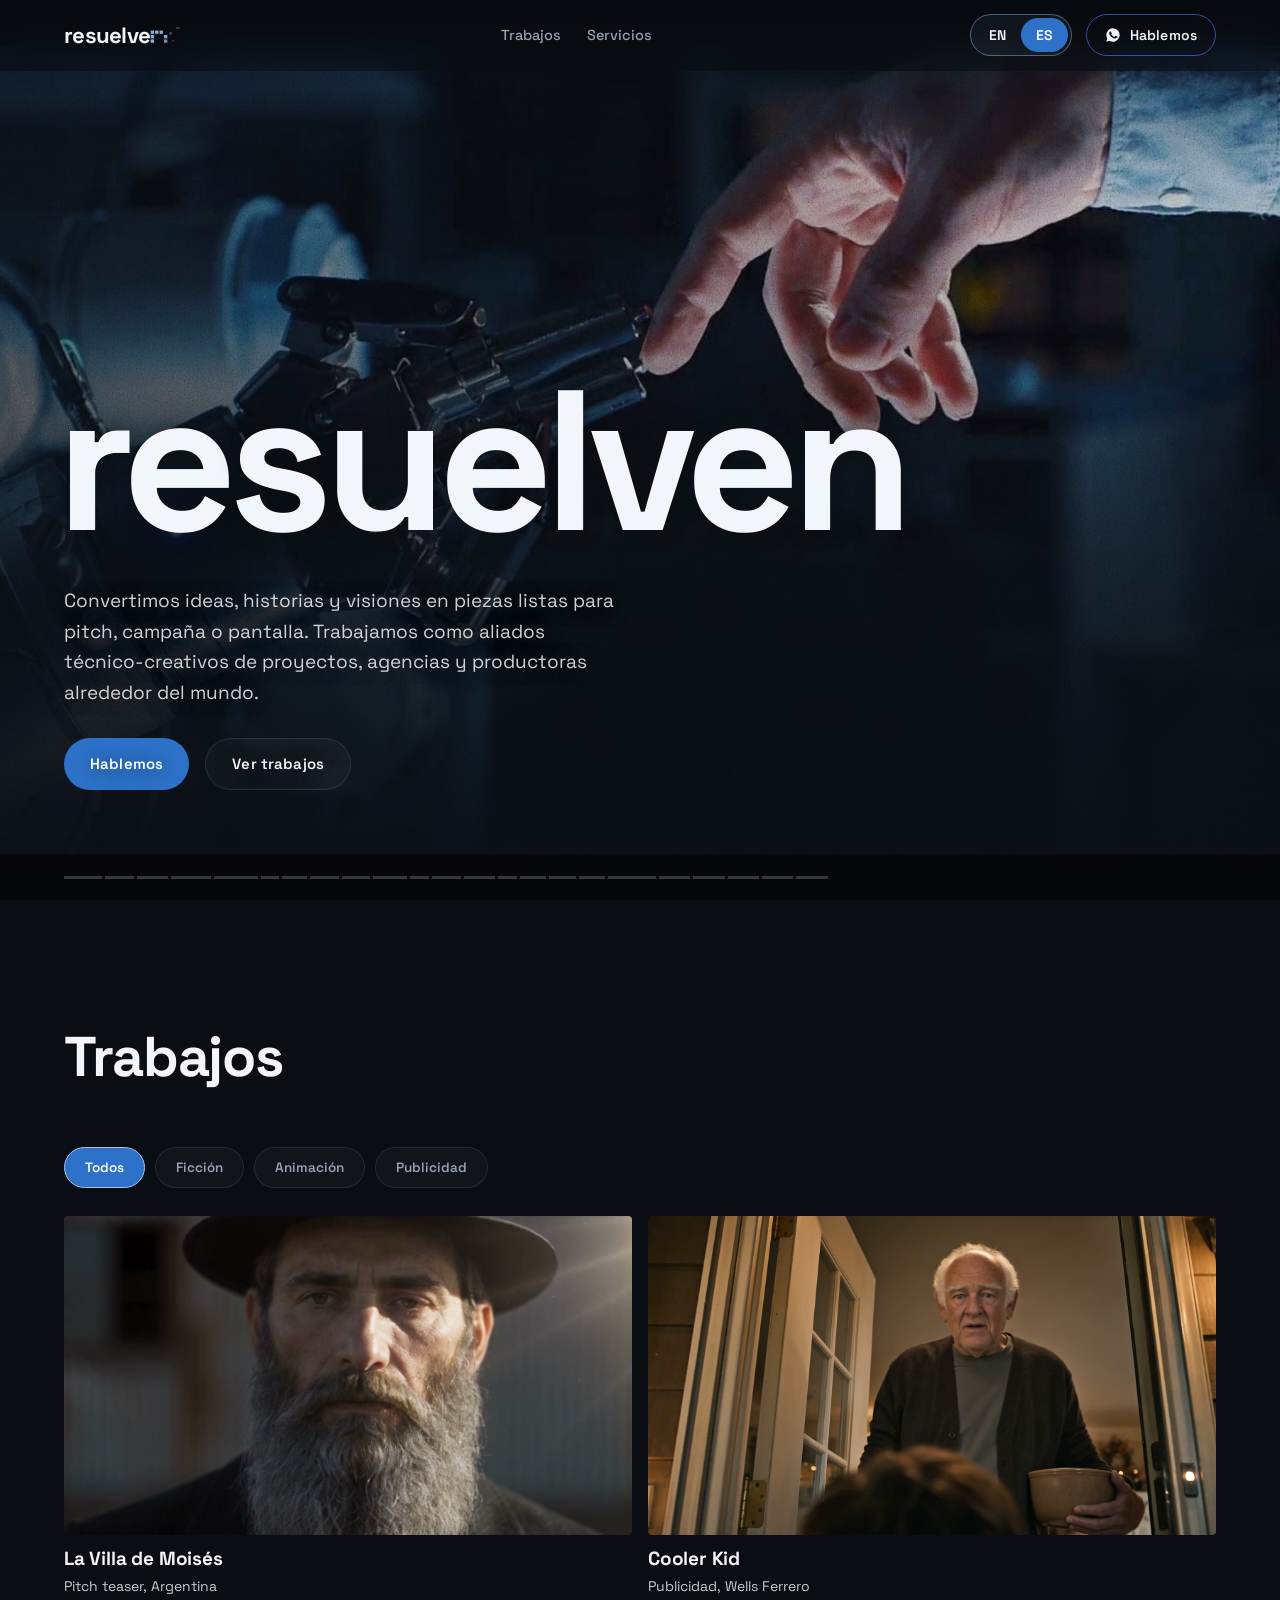
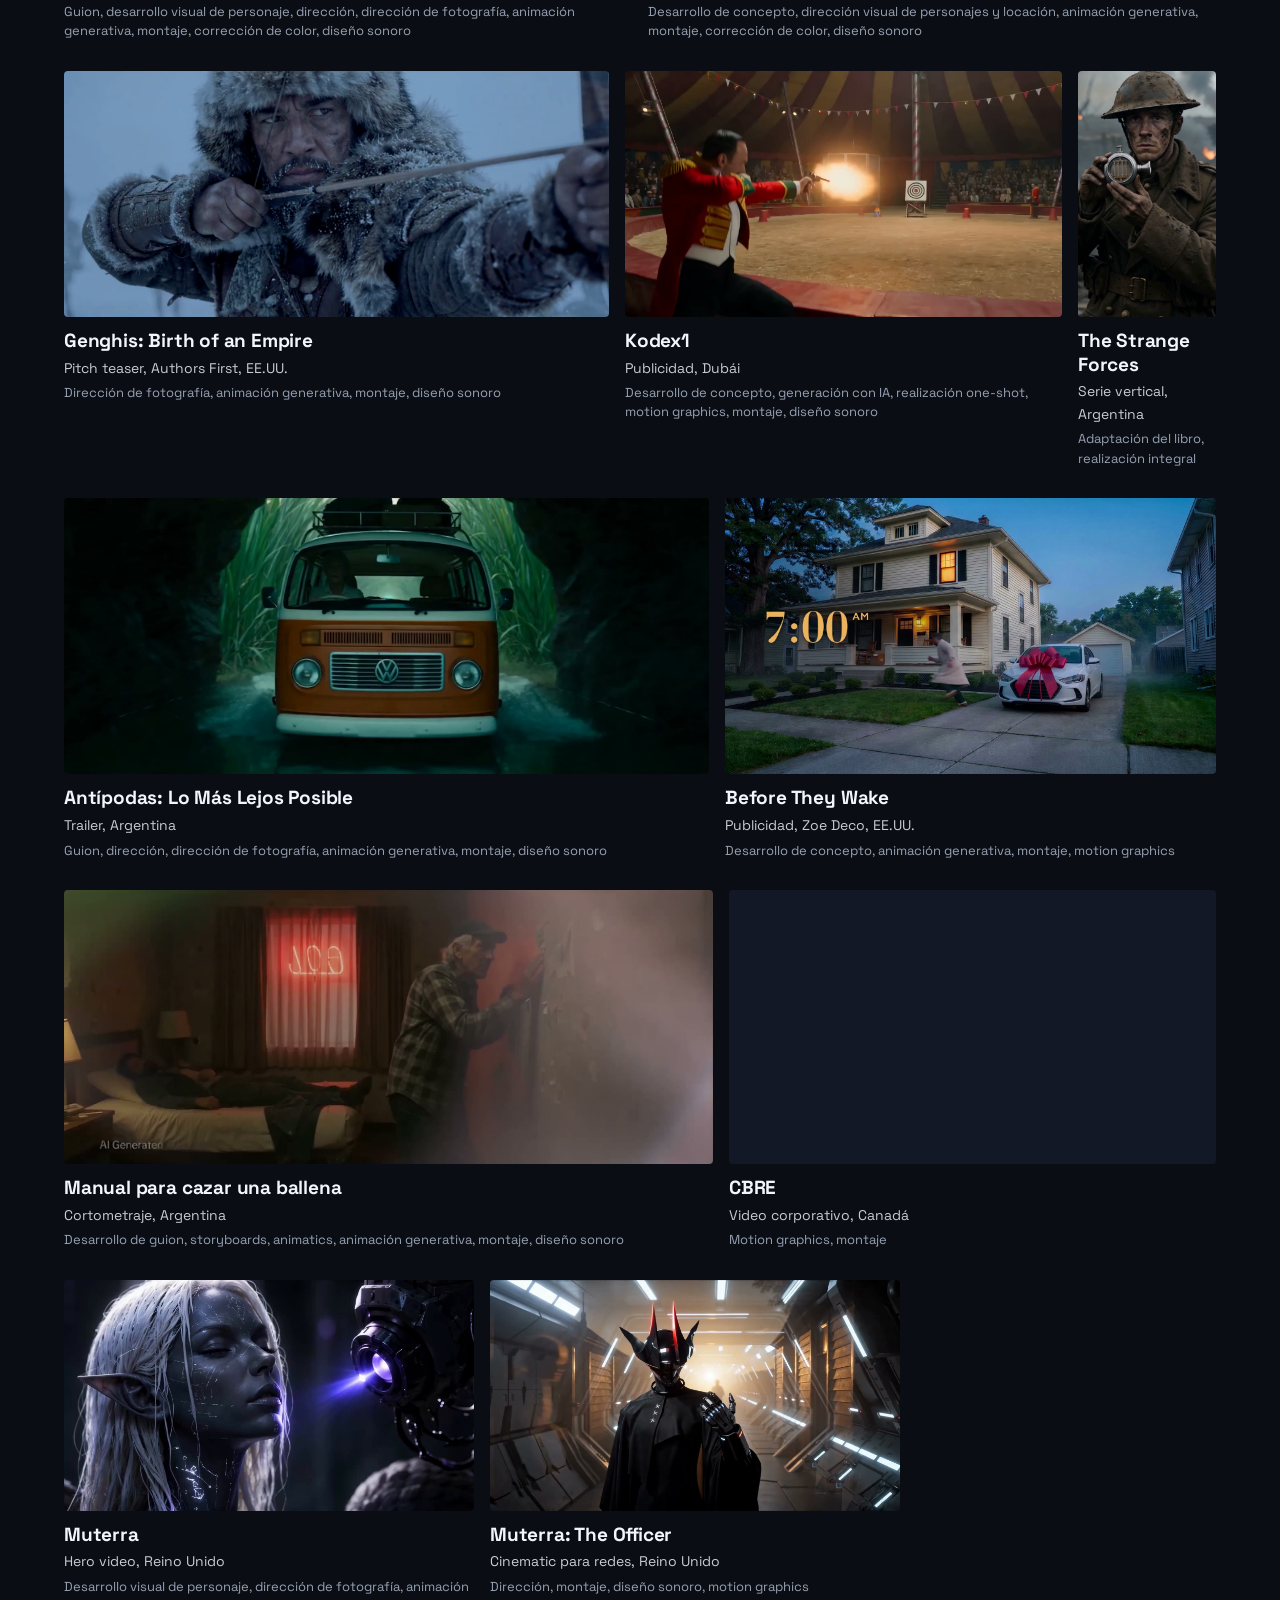
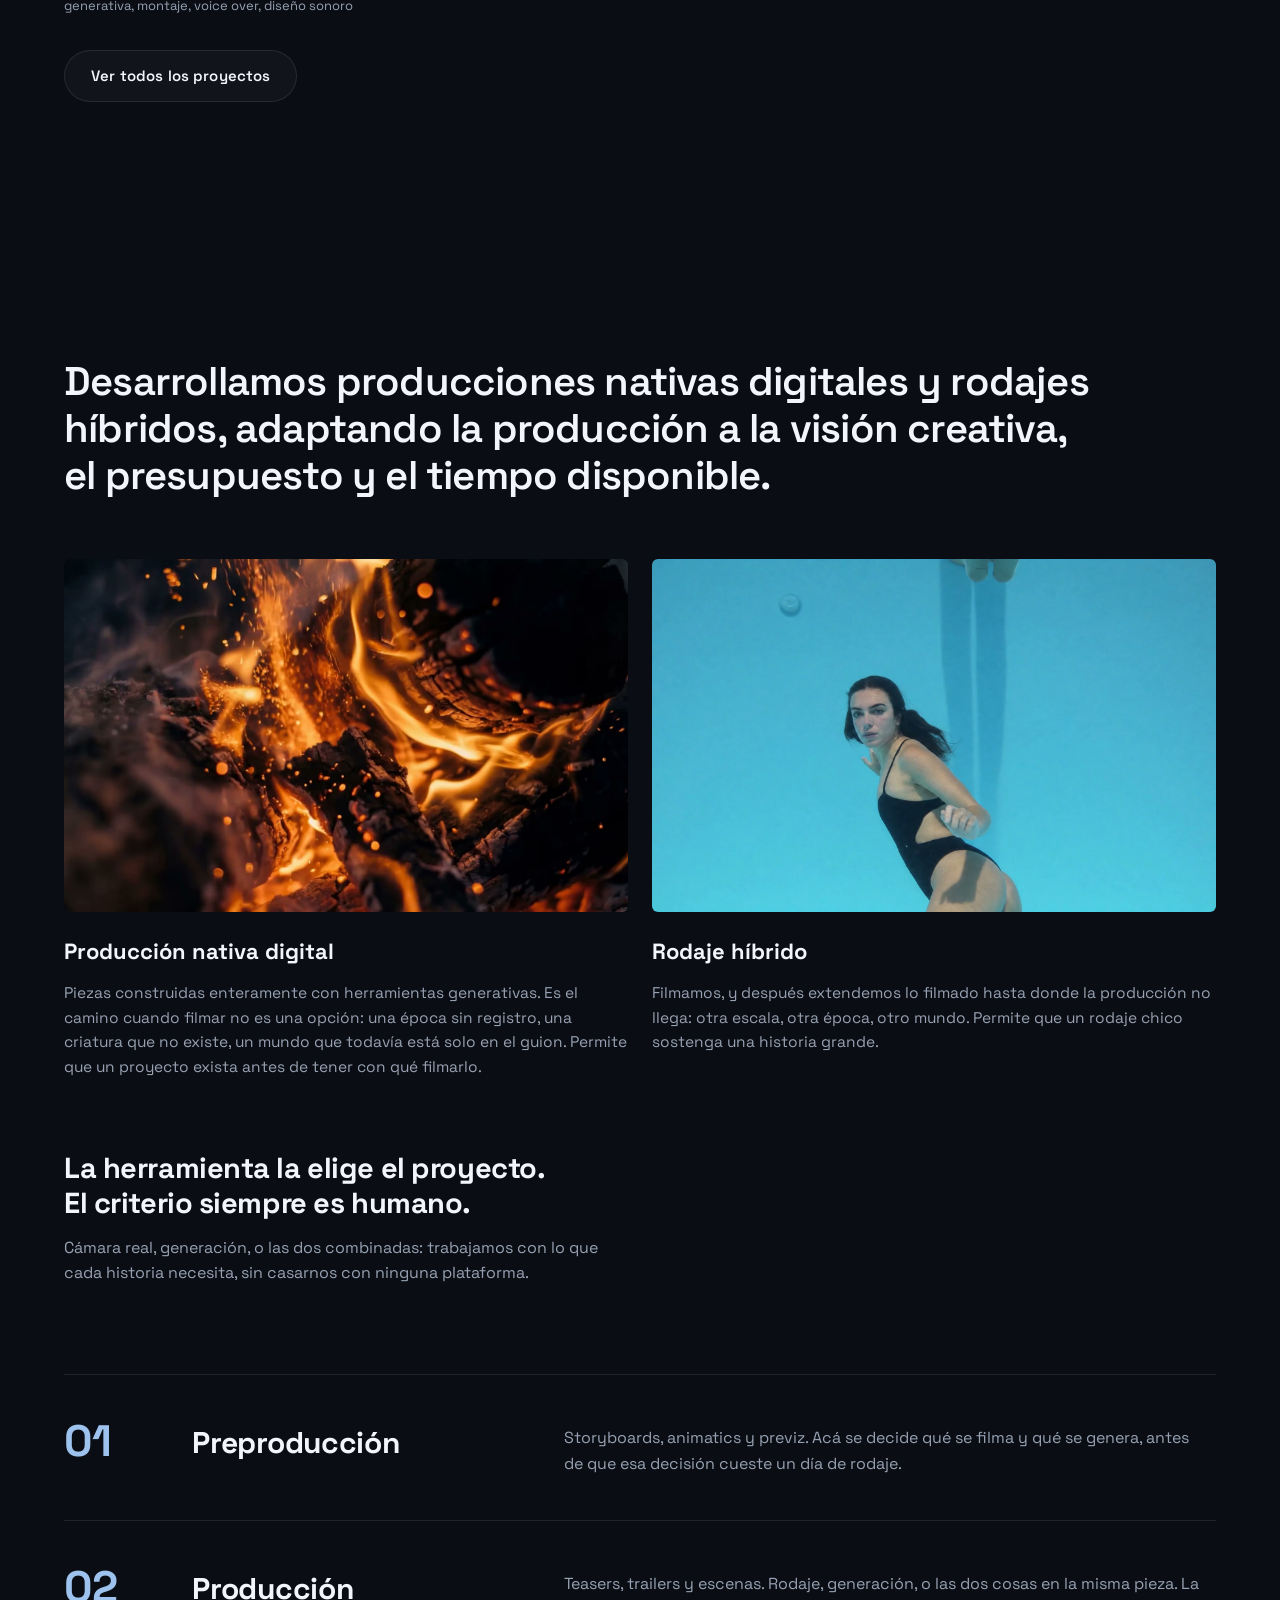
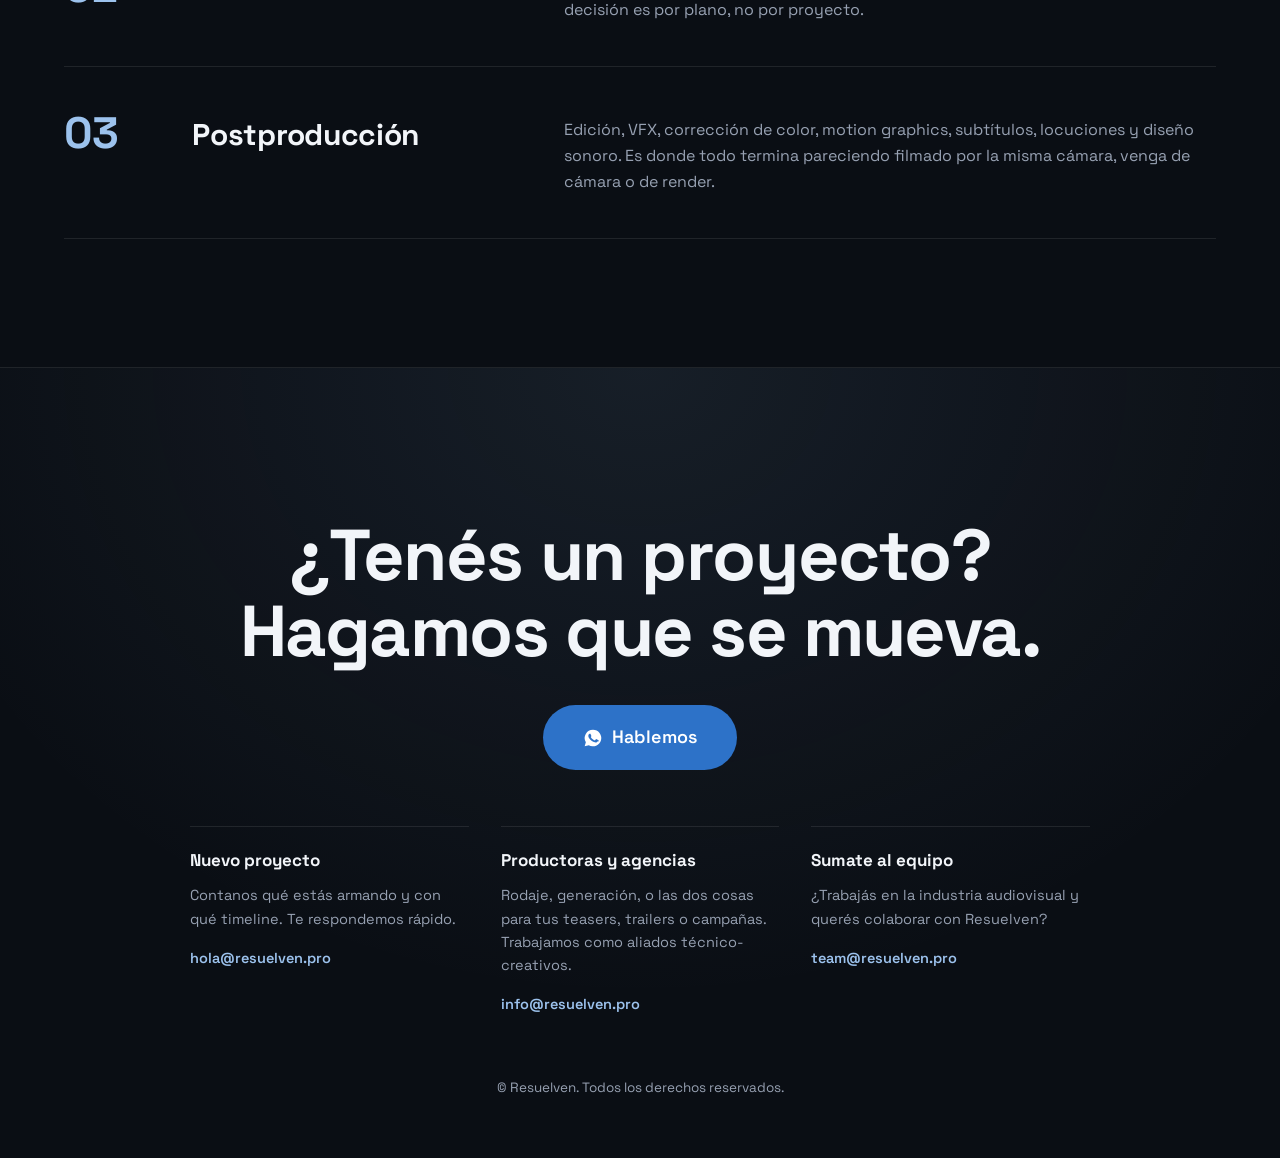
==== commit 7c806d4e: "Hero con título que gira, galería primero, previews y lightbox propio - Título del hero en una sola " ====
--- a/index.html
+++ b/index.html
@@ -410,7 +410,7 @@
   
   <header class="nav" id="nav">
     <a class="nav__logo" href="#top" aria-label="resuelven">
-      <svg viewBox="0 0 248 60" xmlns="http://www.w3.org/2000/svg" role="img">
+      <svg viewBox="0 14 216 36" xmlns="http://www.w3.org/2000/svg" role="img">
         <text x="0" y="46" font-family="Space Grotesk, sans-serif" font-size="40" font-weight="700" letter-spacing="-1.3" fill="currentColor">resuelve</text>
         <g fill="#88ACD6">
           <rect x="156" y="24" width="6" height="6"/><rect x="156" y="32" width="6" height="6"/>
@@ -424,8 +424,8 @@
       </svg>
     </a>
     <nav class="nav__links">
+      <a href="#work" data-i18n="nav_work">Trabajos</a>
       <a href="#services" data-i18n="nav_services">Servicios</a>
-      <a href="#work" data-i18n="nav_work">Trabajos</a>
     </nav>
     <div class="nav__right">
       <button class="langpill" id="langpill" aria-label="Switch language / Cambiar idioma">
@@ -452,13 +452,249 @@
     <div class="hero__bar hero__bar--bottom"></div>
     <div class="hero__inner">
       <div class="hero__content">
-        <h1 class="hero__title" data-i18n-html="hero_title">Tu visión.<br>Nuestro escenario.</h1>
+        <h1 class="hero__title" data-i18n-html="hero_title" aria-label="resuelven"><span class="hero__line"><span>re<span class="hero__roll" aria-hidden="true"><span class="hero__tail pre">suelven</span></span></span></span></h1>
         <p class="hero__sub" data-i18n="hero_sub">Convertimos ideas, historias y visiones en piezas listas para pitch, campaña o pantalla. Trabajamos como aliados técnico-creativos de proyectos, agencias y productoras alrededor del mundo.</p>
         <div class="hero__actions">
           <a class="btn btn--lime wa-link" href="https://wa.me/5493425973885?text=%C2%A1Hola%2C%20Resuelven!%20Quiero%20saber%20m%C3%A1s." target="_blank" rel="noopener"><span data-i18n="cta_chat">Hablemos</span></a>
           <a class="btn btn--outline" href="#work"><span data-i18n="cta_work">Ver trabajos</span></a>
         </div>
       </div>
+    </div>
+    <div class="hero__cue" id="heroCue" hidden>
+      <div class="hero__track" id="heroTrack" aria-hidden="true"></div>
+      <button class="hero__now" id="heroNow" type="button"><span class="hero__now-label" data-i18n="hero_now">En pantalla</span> <span class="hero__now-title" id="heroNowTitle"></span></button>
+    </div>
+  </section>
+  
+  <section class="section" id="work">
+    <div class="section__head">
+      <h2 class="section__title" data-i18n="work_kicker">Trabajos</h2>
+    </div>
+    <div class="workfilter" id="workfilter"></div>
+    <div class="workgrid" id="workgrid">
+      <div class="work" style="--ar:1.778" data-cat="ficcion" data-hidden-by-more="false" data-media="video" data-src="assets/videos/villamoises.mp4" data-fmt="teaser" data-country="argentina" data-roles="guion,chardev,direccion,dof,genanim,edit,color,sound">
+        <div class="work__media">
+          <img src="assets/videos/villamoises_poster.jpg" alt="Primer plano de un hombre de barba larga y sombrero de ala ancha a contraluz, del pitch teaser de La Villa de Moisés" loading="lazy" onerror="this.style.display='none'">
+          <div class="work__play"><span>▶</span></div>
+        </div>
+        <div class="work__info">
+          <h3 class="work__title">La Villa de Moisés</h3>
+          <p class="work__meta">Pitch teaser, Argentina</p>
+          <p class="work__roles">Guion, desarrollo visual de personaje, dirección, dirección de fotografía, animación generativa, montaje, corrección de color, diseño sonoro</p>
+        </div>
+      </div>
+      <div class="work" style="--ar:1.778" data-cat="publicidad" data-hidden-by-more="false" data-media="video" data-src="assets/videos/coolerkid-portfolio.mp4" data-poster="assets/videos/coolerkid-portfolio_poster.jpg" data-fmt="ad" data-client="Wells Ferrero" data-roles="concept,visualdir,genanim,edit,color,sound">
+        <div class="work__media">
+          <img src="assets/videos/coolerkid-portfolio_poster.jpg" alt="Un hombre mayor de cárdigan abre la puerta de su casa sosteniendo un bol, en luz cálida de interior, de la publicidad Cooler Kid para Wells Ferrero" loading="lazy" onerror="this.style.display='none'">
+          <div class="work__play"><span>▶</span></div>
+        </div>
+        <div class="work__info">
+          <h3 class="work__title">Cooler Kid</h3>
+          <p class="work__meta">Publicidad, Wells Ferrero</p>
+          <p class="work__roles">Desarrollo de concepto, dirección visual de personajes y locación, animación generativa, montaje, corrección de color, diseño sonoro</p>
+        </div>
+      </div>
+      <div class="work" style="--ar:2.216" data-cat="ficcion" data-hidden-by-more="false" data-media="video" data-src="assets/videos/prologue.mp4" data-fmt="teaser" data-client="Authors First" data-country="usa" data-roles="dof,genanim,edit,sound">
+        <div class="work__media">
+          <img src="assets/videos/video14_thumbnail.jpg" alt="Guerrero con capucha de piel tensa un arco en la nieve, del pitch teaser de Genghis: Birth of an Empire" loading="lazy" onerror="this.style.display='none'">
+          <div class="work__play"><span>▶</span></div>
+        </div>
+        <div class="work__info">
+          <h3 class="work__title">Genghis: Birth of an Empire</h3>
+          <p class="work__meta">Pitch teaser, Authors First, EE.UU.</p>
+          <p class="work__roles">Dirección de fotografía, animación generativa, montaje, diseño sonoro</p>
+        </div>
+      </div>
+      <div class="work" style="--ar:1.778" data-cat="publicidad" data-hidden-by-more="false" data-media="video" data-src="assets/videos/kodex1.mp4" data-fmt="ad" data-country="dubai" data-roles="concept,genai,oneshot,mograph,edit,sound">
+        <div class="work__media">
+          <img src="assets/videos/video20_thumbnail.jpg" alt="Un maestro de ceremonias de levita roja dispara un revólver en la pista de un circo, con el fogonazo encendido, del aviso para Kodex1" loading="lazy" onerror="this.style.display='none'">
+          <div class="work__play"><span>▶</span></div>
+        </div>
+        <div class="work__info">
+          <h3 class="work__title">Kodex1</h3>
+          <p class="work__meta">Publicidad, Dubái</p>
+          <p class="work__roles">Desarrollo de concepto, generación con IA, realización one-shot, motion graphics, montaje, diseño sonoro</p>
+        </div>
+      </div>
+      <div class="work" style="--ar:0.5625" data-cat="ficcion" data-hidden-by-more="false" data-media="video" data-src="assets/videos/fuerzas-extranas.mp4" data-poster="assets/videos/fuerzas-extranas_poster.jpg" data-fmt="vseries" data-country="argentina" data-roles="adapt,integral">
+        <div class="work__media">
+          <img src="assets/videos/fuerzas-extranas_poster.jpg" alt="Soldado de la Primera Guerra con el casco embarrado sostiene un dispositivo de metal y vidrio frente al pecho, en una trinchera humeante, de la serie vertical The Strange Forces" loading="lazy" onerror="this.style.display='none'">
+          <div class="work__play"><span>▶</span></div>
+        </div>
+        <div class="work__info">
+          <h3 class="work__title">The Strange Forces</h3>
+          <p class="work__meta">Serie vertical, Argentina</p>
+          <p class="work__roles">Adaptación del libro, realización integral</p>
+        </div>
+      </div>
+      <div class="work" style="--ar:2.332" data-cat="ficcion" data-hidden-by-more="false" data-media="video" data-src="assets/videos/video17.mp4" data-fmt="trailer" data-country="argentina" data-roles="guion,direccion,dof,genanim,edit,sound">
+        <div class="work__media">
+          <img src="assets/videos/video17_thumbnail.jpg" alt="Dos personas mayores hablan de noche por la ventanilla de una combi, del trailer de Antípodas: Lo Más Lejos Posible" loading="lazy" onerror="this.style.display='none'">
+          <div class="work__play"><span>▶</span></div>
+        </div>
+        <div class="work__info">
+          <h3 class="work__title">Antípodas: Lo Más Lejos Posible</h3>
+          <p class="work__meta">Trailer, Argentina</p>
+          <p class="work__roles">Guion, dirección, dirección de fotografía, animación generativa, montaje, diseño sonoro</p>
+        </div>
+      </div>
+      <div class="work" style="--ar:1.778" data-cat="publicidad" data-hidden-by-more="false" data-media="video" data-src="assets/videos/zoedeco-portfolio.mp4" data-poster="assets/videos/zoedeco-portfolio_poster.jpg" data-fmt="ad" data-client="Zoe Deco" data-country="usa" data-roles="concept,genanim,edit,mograph">
+        <div class="work__media">
+          <img src="assets/videos/zoedeco-portfolio_poster.jpg" alt="Al amanecer, un padre en bata vuelve corriendo a la casa mientras un auto blanco espera en la entrada con un moño rojo gigante, del aviso Before They Wake para Zoe Deco" loading="lazy" onerror="this.style.display='none'">
+          <div class="work__play"><span>▶</span></div>
+        </div>
+        <div class="work__info">
+          <h3 class="work__title">Before They Wake</h3>
+          <p class="work__meta">Publicidad, Zoe Deco, EE.UU.</p>
+          <p class="work__roles">Desarrollo de concepto, animación generativa, montaje, motion graphics</p>
+        </div>
+      </div>
+      <div class="work" style="--ar:2.367" data-cat="ficcion" data-hidden-by-more="false" data-media="iframe" data-src="https://drive.google.com/file/d/1FdK5aIOEChy8O3pShALOVH-JVPJBWcua/preview" data-fmt="cortometraje" data-country="argentina" data-roles="scriptdev,sboards,animatics,genanim,edit,sound">
+        <div class="work__media">
+          <img src="assets/videos/manual_poster.jpg" alt="Habitación de motel de noche con neón rojo en la ventana y un hombre apoyado contra la pared, del cortometraje Manual para cazar una ballena" loading="lazy" onerror="this.style.display='none'">
+          <div class="work__play"><span>▶</span></div>
+        </div>
+        <div class="work__info">
+          <h3 class="work__title">Manual para cazar una ballena</h3>
+          <p class="work__meta">Cortometraje, Argentina</p>
+          <p class="work__roles">Desarrollo de guion, storyboards, animatics, animación generativa, montaje, diseño sonoro</p>
+        </div>
+      </div>
+      <div class="work" style="--ar:1.778" data-cat="publicidad" data-hidden-by-more="false" data-media="iframe" data-src="https://www.youtube-nocookie.com/embed/7hWI-mV_FtY?rel=0&amp;autoplay=1" data-fmt="corporate" data-country="canada" data-roles="mograph,edit">
+        <div class="work__media">
+          <img src="https://i.ytimg.com/vi/7hWI-mV_FtY/maxresdefault.jpg" alt="Vista aérea del skyline de Toronto al atardecer, del video corporativo para CBRE" loading="lazy" onerror="this.style.display='none'">
+          <div class="work__play"><span>▶</span></div>
+        </div>
+        <div class="work__info">
+          <h3 class="work__title">CBRE</h3>
+          <p class="work__meta">Video corporativo, Canadá</p>
+          <p class="work__roles">Motion graphics, montaje</p>
+        </div>
+      </div>
+      <div class="work" style="--ar:1.778" data-cat="animacion" data-hidden-by-more="false" data-media="video" data-src="assets/videos/video19.mp4" data-poster="assets/videos/video19_poster.jpg" data-fmt="herovideo" data-country="uk" data-roles="chardev,dof,genanim,edit,vo,sound">
+        <div class="work__media">
+          <img src="assets/videos/video19_poster.jpg" alt="Personaje élfico de pelo blanco frente a un dron con cámara que proyecta un haz violeta, del hero video de Muterra" loading="lazy" onerror="this.style.display='none'">
+          <div class="work__play"><span>▶</span></div>
+        </div>
+        <div class="work__info">
+          <h3 class="work__title">Muterra</h3>
+          <p class="work__meta">Hero video, Reino Unido</p>
+          <p class="work__roles">Desarrollo visual de personaje, dirección de fotografía, animación generativa, montaje, voice over, diseño sonoro</p>
+        </div>
+      </div>
+      <div class="work" style="--ar:1.778" data-cat="animacion" data-hidden-by-more="false" data-media="video" data-src="assets/videos/muterra-officer.mp4" data-poster="assets/videos/muterra-officer_poster.jpg" data-fmt="socialcine" data-country="uk" data-roles="direccion,edit,sound,mograph">
+        <div class="work__media">
+          <img src="assets/videos/muterra-officer_poster.jpg" alt="Oficial con casco negro de cuernos rojos y mano mecánica en un pasillo de nave iluminado, de la cinematic The Officer de Muterra" loading="lazy" onerror="this.style.display='none'">
+          <div class="work__play"><span>▶</span></div>
+        </div>
+        <div class="work__info">
+          <h3 class="work__title">Muterra: The Officer</h3>
+          <p class="work__meta">Cinematic para redes, Reino Unido</p>
+          <p class="work__roles">Dirección, montaje, diseño sonoro, motion graphics</p>
+        </div>
+      </div>
+      <div class="work work--hidden" style="--ar:0.5625" data-cat="publicidad" data-hidden-by-more="true" data-media="video" data-src="assets/videos/video12.mp4" data-poster="assets/videos/video12_poster.jpg" data-fmt="ad" data-country="usa" data-roles="concept,guion,genvideo,edit,sound">
+        <div class="work__media">
+          <img src="assets/videos/video12_poster.jpg" alt="Manos atando un globo negro al aire libre, de la campaña vertical para Betterwase" loading="lazy" onerror="this.style.display='none'">
+          <div class="work__play"><span>▶</span></div>
+        </div>
+        <div class="work__info">
+          <h3 class="work__title">Betterwase</h3>
+          <p class="work__meta">Publicidad, EE.UU.</p>
+          <p class="work__roles">Desarrollo de concepto, guion, generación de video, montaje, diseño sonoro</p>
+        </div>
+      </div>
+      <div class="work work--hidden" style="--ar:0.5625" data-cat="publicidad" data-hidden-by-more="true" data-media="video" data-src="assets/videos/video07.mp4" data-poster="assets/videos/video07_poster.jpg" data-fmt="ad" data-country="usa" data-roles="concept,guion,genvideo,edit,sound">
+        <div class="work__media">
+          <img src="assets/videos/video07_poster.jpg" alt="Dormitorio en tonos verdes visto desde el marco de la puerta, de la campaña vertical para Betterwase" loading="lazy" onerror="this.style.display='none'">
+          <div class="work__play"><span>▶</span></div>
+        </div>
+        <div class="work__info">
+          <h3 class="work__title">Betterwase</h3>
+          <p class="work__meta">Publicidad, EE.UU.</p>
+          <p class="work__roles">Desarrollo de concepto, guion, generación de video, montaje, diseño sonoro</p>
+        </div>
+      </div>
+      <div class="work work--hidden" style="--ar:0.5625" data-cat="publicidad" data-hidden-by-more="true" data-media="video" data-src="assets/videos/grounding.mp4" data-fmt="longform" data-country="usa" data-roles="genimg,edit,sound">
+        <div class="work__media">
+          <img src="assets/videos/grounding_poster.jpg" alt="Jinete con sombrero de ala ancha sobre un caballo en un campo nevado, del long form ad para Earthing Harmony" loading="lazy" onerror="this.style.display='none'">
+          <div class="work__play"><span>▶</span></div>
+        </div>
+        <div class="work__info">
+          <h3 class="work__title">Earthing Harmony</h3>
+          <p class="work__meta">Long-form ad, EE.UU.</p>
+          <p class="work__roles">Generación de imágenes y video, montaje, diseño sonoro</p>
+        </div>
+      </div>
+      <div class="work work--hidden" style="--ar:0.5625" data-cat="animacion" data-hidden-by-more="true" data-media="video" data-src="assets/videos/medicare.mp4" data-fmt="animseries" data-country="usa">
+        <div class="work__media">
+          <img src="assets/videos/medicare_poster.jpg" alt="Tres personajes animados en 3D saludan frente a una casa suburbana, de la serie animada para Betterwase" loading="lazy" onerror="this.style.display='none'">
+          <div class="work__play"><span>▶</span></div>
+        </div>
+        <div class="work__info">
+          <h3 class="work__title">Betterwase</h3>
+          <p class="work__meta">Serie animada, EE.UU.</p>
+          <p class="work__roles"></p>
+        </div>
+      </div>
+      <div class="work work--hidden" style="--ar:1.778" data-cat="ficcion" data-hidden-by-more="true" data-media="video" data-src="assets/videos/dudley.mp4" data-fmt="pitchscene" data-client="Authors First" data-country="usa" data-roles="dof,genanim,dlock,edit,sound">
+        <div class="work__media">
+          <img src="assets/videos/dudley_poster.jpg" alt="Mujer rubia con las manos abiertas sentada en una grada junto a otras personas, de la escena de prueba de Pandora's Star" loading="lazy" onerror="this.style.display='none'">
+          <div class="work__play"><span>▶</span></div>
+        </div>
+        <div class="work__info">
+          <h3 class="work__title">Pandora's Star</h3>
+          <p class="work__meta">Pitch scene, Authors First, EE.UU.</p>
+          <p class="work__roles">Dirección de fotografía, animación generativa, sincronización de diálogos, montaje, diseño sonoro</p>
+        </div>
+      </div>
+      <div class="work work--hidden" style="--ar:1.778" data-cat="publicidad" data-hidden-by-more="true" data-media="video" data-src="assets/videos/video11.mp4" data-poster="assets/videos/video11_poster.jpg" data-fmt="ad" data-country="usa" data-roles="concept,guion,genanim,edit,sound">
+        <div class="work__media">
+          <img src="assets/videos/video11_poster.jpg" alt="Maletín rígido de plástico negro con cierres metálicos sobre fondo blanco, del aviso para The Plastic Forming Company" loading="lazy" onerror="this.style.display='none'">
+          <div class="work__play"><span>▶</span></div>
+        </div>
+        <div class="work__info">
+          <h3 class="work__title">The Plastic Forming Company</h3>
+          <p class="work__meta">Publicidad, EE.UU.</p>
+          <p class="work__roles">Desarrollo de concepto, guion, animación generativa, montaje, diseño sonoro</p>
+        </div>
+      </div>
+      <div class="work work--hidden" style="--ar:1.778" data-cat="publicidad" data-hidden-by-more="true" data-media="video" data-src="assets/videos/video06.mp4" data-fmt="ad" data-country="greece" data-roles="dof,genanim,edit,sound">
+        <div class="work__media">
+          <img src="assets/videos/video06_thumbnail.jpg" alt="Catamarán fondeado en una cala turquesa entre acantilados blancos, del aviso para Ahoyskipper" loading="lazy" onerror="this.style.display='none'">
+          <div class="work__play"><span>▶</span></div>
+        </div>
+        <div class="work__info">
+          <h3 class="work__title">Ahoyskipper</h3>
+          <p class="work__meta">Publicidad, Grecia</p>
+          <p class="work__roles">Dirección de fotografía, animación generativa, montaje, diseño sonoro</p>
+        </div>
+      </div>
+      <div class="work work--hidden" style="--ar:1.778" data-cat="publicidad" data-hidden-by-more="true" data-media="video" data-src="assets/videos/video10.mp4" data-poster="assets/videos/video10_poster.jpg" data-fmt="ad" data-roles="genanim,edit,sound">
+        <div class="work__media">
+          <img src="assets/videos/video10_poster.jpg" alt="Frente de un local de LensCrafters a contraluz del atardecer con una persona entrando, del aviso para LensCrafters" loading="lazy" onerror="this.style.display='none'">
+          <div class="work__play"><span>▶</span></div>
+        </div>
+        <div class="work__info">
+          <h3 class="work__title">LensCrafters</h3>
+          <p class="work__meta">Publicidad</p>
+          <p class="work__roles">Animación generativa, montaje, diseño sonoro</p>
+        </div>
+      </div>
+      <div class="work work--hidden" style="--ar:1.778" data-cat="publicidad" data-hidden-by-more="true" data-media="video" data-src="assets/videos/video09.mp4" data-fmt="promo" data-country="argentina" data-roles="concept,genanim,edit,sound">
+        <div class="work__media">
+          <img src="assets/videos/video09_thumbnail.jpg" alt="Pared de televisores antiguos y una mano enguantada apoyando una bandera argentina sobre una pecera, de la intro para 555 Estudio" loading="lazy" onerror="this.style.display='none'">
+          <div class="work__play"><span>▶</span></div>
+        </div>
+        <div class="work__info">
+          <h3 class="work__title">555 Estudio</h3>
+          <p class="work__meta">Intro promocional, Argentina</p>
+          <p class="work__roles">Desarrollo de concepto, animación generativa, montaje, diseño sonoro</p>
+        </div>
+      </div>
+    </div>
+    <div class="workgrid__more">
+      <button class="btn btn--outline" id="moreWork"><span data-i18n="work_more">Ver todos los proyectos</span></button>
     </div>
   </section>
   
@@ -508,238 +744,6 @@
           <p data-i18n="svc3_desc">Edición, VFX, corrección de color, motion graphics, subtítulos, locuciones y diseño sonoro. Es donde todo termina pareciendo filmado por la misma cámara, venga de cámara o de render.</p>
         </div>
       </article>
-    </div>
-  </section>
-  
-  <section class="section" id="work">
-    <div class="section__head">
-      <h2 class="section__title" data-i18n="work_kicker">Trabajos</h2>
-    </div>
-    <div class="workfilter" id="workfilter"></div>
-    <div class="workgrid" id="workgrid">
-      <div class="work" style="--ar:1.778" data-cat="ficcion" data-hidden-by-more="false" data-media="video" data-src="assets/videos/villamoises.mp4" data-fmt="teaser" data-country="argentina" data-roles="guion,chardev,direccion,dof,genanim,edit,color,sound">
-        <div class="work__media">
-          <img src="assets/videos/villamoises_poster.jpg" alt="Primer plano de un hombre de barba larga y sombrero de ala ancha a contraluz, del pitch teaser de La Villa de Moisés" loading="lazy" onerror="this.style.display='none'">
-          <div class="work__play"><span>▶</span></div>
-        </div>
-        <div class="work__info">
-          <h3 class="work__title">La Villa de Moisés</h3>
-          <p class="work__meta">Pitch teaser, Argentina</p>
-          <p class="work__roles">Guion, desarrollo visual de personaje, dirección, dirección de fotografía, animación generativa, montaje, corrección de color, diseño sonoro</p>
-        </div>
-      </div>
-      <div class="work" style="--ar:1.778" data-cat="publicidad" data-hidden-by-more="false" data-media="video" data-src="assets/videos/coolerkid-portfolio.mp4" data-poster="assets/videos/coolerkid-portfolio_poster.jpg" data-fmt="ad" data-client="Wells Ferrero" data-roles="concept,visualdir,genanim,edit,color,sound">
-        <div class="work__media">
-          <img src="assets/videos/coolerkid-portfolio_poster.jpg" alt="Un hombre mayor de cárdigan abre la puerta de su casa sosteniendo un bol, en luz cálida de interior, de la publicidad Cooler Kid para Wells Ferrero" loading="lazy" onerror="this.style.display='none'">
-          <div class="work__play"><span>▶</span></div>
-        </div>
-        <div class="work__info">
-          <h3 class="work__title">Cooler Kid</h3>
-          <p class="work__meta">Publicidad, Wells Ferrero</p>
-          <p class="work__roles">Desarrollo de concepto, dirección visual de personajes y locación, animación generativa, montaje, corrección de color, diseño sonoro</p>
-        </div>
-      </div>
-      <div class="work" style="--ar:2.216" data-cat="ficcion" data-hidden-by-more="false" data-media="video" data-src="assets/videos/prologue.mp4" data-fmt="teaser" data-client="Authors First" data-country="usa" data-roles="dof,genanim,edit,sound">
-        <div class="work__media">
-          <img src="assets/videos/video14_thumbnail.jpg" alt="Guerrero con capucha de piel tensa un arco en la nieve, del pitch teaser de Genghis: Birth of an Empire" loading="lazy" onerror="this.style.display='none'">
-          <div class="work__play"><span>▶</span></div>
-        </div>
-        <div class="work__info">
-          <h3 class="work__title">Genghis: Birth of an Empire</h3>
-          <p class="work__meta">Pitch teaser, Authors First, EE.UU.</p>
-          <p class="work__roles">Dirección de fotografía, animación generativa, montaje, diseño sonoro</p>
-        </div>
-      </div>
-      <div class="work" style="--ar:1.778" data-cat="publicidad" data-hidden-by-more="false" data-media="video" data-src="assets/videos/kodex1.mp4" data-fmt="ad" data-country="dubai" data-roles="concept,genai,oneshot,mograph,edit,sound">
-        <div class="work__media">
-          <img src="assets/videos/video20_thumbnail.jpg" alt="Un maestro de ceremonias de levita roja dispara un revólver en la pista de un circo, con el fogonazo encendido, del aviso para Kodex1" loading="lazy" onerror="this.style.display='none'">
-          <div class="work__play"><span>▶</span></div>
-        </div>
-        <div class="work__info">
-          <h3 class="work__title">Kodex1</h3>
-          <p class="work__meta">Publicidad, Dubái</p>
-          <p class="work__roles">Desarrollo de concepto, generación con IA, realización one-shot, motion graphics, montaje, diseño sonoro</p>
-        </div>
-      </div>
-      <div class="work" style="--ar:0.5625" data-cat="ficcion" data-hidden-by-more="false" data-media="video" data-src="assets/videos/fuerzas-extranas.mp4" data-poster="assets/videos/fuerzas-extranas_poster.jpg" data-fmt="vseries" data-country="argentina" data-roles="adapt,integral">
-        <div class="work__media">
-          <img src="assets/videos/fuerzas-extranas_poster.jpg" alt="Soldado de la Primera Guerra con el casco embarrado sostiene un dispositivo de metal y vidrio frente al pecho, en una trinchera humeante, de la serie vertical The Strange Forces" loading="lazy" onerror="this.style.display='none'">
-          <div class="work__play"><span>▶</span></div>
-        </div>
-        <div class="work__info">
-          <h3 class="work__title">The Strange Forces</h3>
-          <p class="work__meta">Serie vertical, Argentina</p>
-          <p class="work__roles">Adaptación del libro, realización integral</p>
-        </div>
-      </div>
-      <div class="work" style="--ar:2.332" data-cat="ficcion" data-hidden-by-more="false" data-media="video" data-src="assets/videos/video17.mp4" data-fmt="trailer" data-country="argentina" data-roles="guion,direccion,dof,genanim,edit,sound">
-        <div class="work__media">
-          <img src="assets/videos/video17_thumbnail.jpg" alt="Dos personas mayores hablan de noche por la ventanilla de una combi, del trailer de Antípodas: Lo Más Lejos Posible" loading="lazy" onerror="this.style.display='none'">
-          <div class="work__play"><span>▶</span></div>
-        </div>
-        <div class="work__info">
-          <h3 class="work__title">Antípodas: Lo Más Lejos Posible</h3>
-          <p class="work__meta">Trailer, Argentina</p>
-          <p class="work__roles">Guion, dirección, dirección de fotografía, animación generativa, montaje, diseño sonoro</p>
-        </div>
-      </div>
-      <div class="work" style="--ar:1.778" data-cat="publicidad" data-hidden-by-more="false" data-media="video" data-src="assets/videos/zoedeco-portfolio.mp4" data-poster="assets/videos/zoedeco-portfolio_poster.jpg" data-fmt="ad" data-client="Zoe Deco" data-country="usa" data-roles="concept,genanim,edit,mograph">
-        <div class="work__media">
-          <img src="assets/videos/zoedeco-portfolio_poster.jpg" alt="Al amanecer, un padre en bata vuelve corriendo a la casa mientras un auto blanco espera en la entrada con un moño rojo gigante, del aviso Before They Wake para Zoe Deco" loading="lazy" onerror="this.style.display='none'">
-          <div class="work__play"><span>▶</span></div>
-        </div>
-        <div class="work__info">
-          <h3 class="work__title">Before They Wake</h3>
-          <p class="work__meta">Publicidad, Zoe Deco, EE.UU.</p>
-          <p class="work__roles">Desarrollo de concepto, animación generativa, montaje, motion graphics</p>
-        </div>
-      </div>
-      <div class="work" style="--ar:2.367" data-cat="ficcion" data-hidden-by-more="false" data-media="iframe" data-src="https://drive.google.com/file/d/1FdK5aIOEChy8O3pShALOVH-JVPJBWcua/preview" data-fmt="cortometraje" data-country="argentina" data-roles="scriptdev,sboards,animatics,genanim,edit,sound">
-        <div class="work__media">
-          <img src="assets/videos/manual_poster.jpg" alt="Habitación de motel de noche con neón rojo en la ventana y un hombre apoyado contra la pared, del cortometraje Manual para cazar una ballena" loading="lazy" onerror="this.style.display='none'">
-          <div class="work__play"><span>▶</span></div>
-        </div>
-        <div class="work__info">
-          <h3 class="work__title">Manual para cazar una ballena</h3>
-          <p class="work__meta">Cortometraje, Argentina</p>
-          <p class="work__roles">Desarrollo de guion, storyboards, animatics, animación generativa, montaje, diseño sonoro</p>
-        </div>
-      </div>
-      <div class="work" style="--ar:1.778" data-cat="publicidad" data-hidden-by-more="false" data-media="iframe" data-src="https://www.youtube-nocookie.com/embed/7hWI-mV_FtY?rel=0&amp;autoplay=1" data-fmt="corporate" data-country="canada" data-roles="mograph,edit">
-        <div class="work__media">
-          <img src="https://i.ytimg.com/vi/7hWI-mV_FtY/maxresdefault.jpg" alt="Vista aérea del skyline de Toronto al atardecer, del video corporativo para CBRE" loading="lazy" onerror="this.style.display='none'">
-          <div class="work__play"><span>▶</span></div>
-        </div>
-        <div class="work__info">
-          <h3 class="work__title">CBRE</h3>
-          <p class="work__meta">Video corporativo, Canadá</p>
-          <p class="work__roles">Motion graphics, montaje</p>
-        </div>
-      </div>
-      <div class="work" style="--ar:1.778" data-cat="animacion" data-hidden-by-more="false" data-media="video" data-src="assets/videos/video19.mp4" data-poster="assets/videos/video19_poster.jpg" data-fmt="herovideo" data-country="uk" data-roles="chardev,dof,genanim,edit,vo,sound">
-        <div class="work__media">
-          <img src="assets/videos/video19_poster.jpg" alt="Personaje élfico de pelo blanco frente a un dron con cámara que proyecta un haz violeta, del hero video de Muterra" loading="lazy" onerror="this.style.display='none'">
-          <div class="work__play"><span>▶</span></div>
-        </div>
-        <div class="work__info">
-          <h3 class="work__title">Muterra</h3>
-          <p class="work__meta">Hero video, Reino Unido</p>
-          <p class="work__roles">Desarrollo visual de personaje, dirección de fotografía, animación generativa, montaje, voice over, diseño sonoro</p>
-        </div>
-      </div>
-      <div class="work" style="--ar:1.778" data-cat="animacion" data-hidden-by-more="false" data-media="video" data-src="assets/videos/muterra-officer.mp4" data-poster="assets/videos/muterra-officer_poster.jpg" data-fmt="socialcine" data-country="uk" data-roles="direccion,edit,sound,mograph">
-        <div class="work__media">
-          <img src="assets/videos/muterra-officer_poster.jpg" alt="Oficial con casco negro de cuernos rojos y mano mecánica en un pasillo de nave iluminado, de la cinematic The Officer de Muterra" loading="lazy" onerror="this.style.display='none'">
-          <div class="work__play"><span>▶</span></div>
-        </div>
-        <div class="work__info">
-          <h3 class="work__title">Muterra: The Officer</h3>
-          <p class="work__meta">Cinematic para redes, Reino Unido</p>
-          <p class="work__roles">Dirección, montaje, diseño sonoro, motion graphics</p>
-        </div>
-      </div>
-      <div class="work work--hidden" style="--ar:0.5625" data-cat="publicidad" data-hidden-by-more="true" data-media="video" data-src="assets/videos/video12.mp4" data-poster="assets/videos/video12_poster.jpg" data-fmt="ad" data-country="usa" data-roles="concept,guion,genvideo,edit,sound">
-        <div class="work__media">
-          <img src="assets/videos/video12_poster.jpg" alt="Manos atando un globo negro al aire libre, de la campaña vertical para Betterwase" loading="lazy" onerror="this.style.display='none'">
-          <div class="work__play"><span>▶</span></div>
-        </div>
-        <div class="work__info">
-          <h3 class="work__title">Betterwase</h3>
-          <p class="work__meta">Publicidad, EE.UU.</p>
-          <p class="work__roles">Desarrollo de concepto, guion, generación de video, montaje, diseño sonoro</p>
-        </div>
-      </div>
-      <div class="work work--hidden" style="--ar:0.5625" data-cat="publicidad" data-hidden-by-more="true" data-media="video" data-src="assets/videos/video07.mp4" data-poster="assets/videos/video07_poster.jpg" data-fmt="ad" data-country="usa" data-roles="concept,guion,genvideo,edit,sound">
-        <div class="work__media">
-          <img src="assets/videos/video07_poster.jpg" alt="Dormitorio en tonos verdes visto desde el marco de la puerta, de la campaña vertical para Betterwase" loading="lazy" onerror="this.style.display='none'">
-          <div class="work__play"><span>▶</span></div>
-        </div>
-        <div class="work__info">
-          <h3 class="work__title">Betterwase</h3>
-          <p class="work__meta">Publicidad, EE.UU.</p>
-          <p class="work__roles">Desarrollo de concepto, guion, generación de video, montaje, diseño sonoro</p>
-        </div>
-      </div>
-      <div class="work work--hidden" style="--ar:0.5625" data-cat="publicidad" data-hidden-by-more="true" data-media="video" data-src="assets/videos/grounding.mp4" data-fmt="longform" data-country="usa" data-roles="genimg,edit,sound">
-        <div class="work__media">
-          <img src="assets/videos/grounding_poster.jpg" alt="Jinete con sombrero de ala ancha sobre un caballo en un campo nevado, del long form ad para Earthing Harmony" loading="lazy" onerror="this.style.display='none'">
-          <div class="work__play"><span>▶</span></div>
-        </div>
-        <div class="work__info">
-          <h3 class="work__title">Earthing Harmony</h3>
-          <p class="work__meta">Long-form ad, EE.UU.</p>
-          <p class="work__roles">Generación de imágenes y video, montaje, diseño sonoro</p>
-        </div>
-      </div>
-      <div class="work work--hidden" style="--ar:0.5625" data-cat="animacion" data-hidden-by-more="true" data-media="video" data-src="assets/videos/medicare.mp4" data-fmt="animseries" data-country="usa">
-        <div class="work__media">
-          <img src="assets/videos/medicare_poster.jpg" alt="Tres personajes animados en 3D saludan frente a una casa suburbana, de la serie animada para Betterwase" loading="lazy" onerror="this.style.display='none'">
-          <div class="work__play"><span>▶</span></div>
-        </div>
-        <div class="work__info">
-          <h3 class="work__title">Betterwase</h3>
-          <p class="work__meta">Serie animada, EE.UU.</p>
-          <p class="work__roles"></p>
-        </div>
-      </div>
-      <div class="work work--hidden" style="--ar:1.778" data-cat="ficcion" data-hidden-by-more="true" data-media="video" data-src="assets/videos/dudley.mp4" data-fmt="pitchscene" data-client="Authors First" data-country="usa" data-roles="dof,genanim,dlock,edit,sound">
-        <div class="work__media">
-          <img src="assets/videos/dudley_poster.jpg" alt="Mujer rubia con las manos abiertas sentada en una grada junto a otras personas, de la escena de prueba de Pandora's Star" loading="lazy" onerror="this.style.display='none'">
-          <div class="work__play"><span>▶</span></div>
-        </div>
-        <div class="work__info">
-          <h3 class="work__title">Pandora's Star</h3>
-          <p class="work__meta">Pitch scene, Authors First, EE.UU.</p>
-          <p class="work__roles">Dirección de fotografía, animación generativa, sincronización de diálogos, montaje, diseño sonoro</p>
-        </div>
-      </div>
-      <div class="work work--hidden" style="--ar:1.778" data-cat="publicidad" data-hidden-by-more="true" data-media="video" data-src="assets/videos/video11.mp4" data-poster="assets/videos/video11_poster.jpg" data-fmt="ad" data-country="usa" data-roles="concept,guion,genanim,edit,sound">
-        <div class="work__media">
-          <img src="assets/videos/video11_poster.jpg" alt="Maletín rígido de plástico negro con cierres metálicos sobre fondo blanco, del aviso para The Plastic Forming Company" loading="lazy" onerror="this.style.display='none'">
-          <div class="work__play"><span>▶</span></div>
-        </div>
-        <div class="work__info">
-          <h3 class="work__title">The Plastic Forming Company</h3>
-          <p class="work__meta">Publicidad, EE.UU.</p>
-          <p class="work__roles">Desarrollo de concepto, guion, animación generativa, montaje, diseño sonoro</p>
-        </div>
-      </div>
-      <div class="work work--hidden" style="--ar:1.778" data-cat="publicidad" data-hidden-by-more="true" data-media="video" data-src="assets/videos/video06.mp4" data-fmt="ad" data-country="greece" data-roles="dof,genanim,edit,sound">
-        <div class="work__media">
-          <img src="assets/videos/video06_thumbnail.jpg" alt="Catamarán fondeado en una cala turquesa entre acantilados blancos, del aviso para Ahoyskipper" loading="lazy" onerror="this.style.display='none'">
-          <div class="work__play"><span>▶</span></div>
-        </div>
-        <div class="work__info">
-          <h3 class="work__title">Ahoyskipper</h3>
-          <p class="work__meta">Publicidad, Grecia</p>
-          <p class="work__roles">Dirección de fotografía, animación generativa, montaje, diseño sonoro</p>
-        </div>
-      </div>
-      <div class="work work--hidden" style="--ar:1.778" data-cat="publicidad" data-hidden-by-more="true" data-media="video" data-src="assets/videos/video10.mp4" data-poster="assets/videos/video10_poster.jpg" data-fmt="ad" data-roles="genanim,edit,sound">
-        <div class="work__media">
-          <img src="assets/videos/video10_poster.jpg" alt="Frente de un local de LensCrafters a contraluz del atardecer con una persona entrando, del aviso para LensCrafters" loading="lazy" onerror="this.style.display='none'">
-          <div class="work__play"><span>▶</span></div>
-        </div>
-        <div class="work__info">
-          <h3 class="work__title">LensCrafters</h3>
-          <p class="work__meta">Publicidad</p>
-          <p class="work__roles">Animación generativa, montaje, diseño sonoro</p>
-        </div>
-      </div>
-      <div class="work work--hidden" style="--ar:1.778" data-cat="publicidad" data-hidden-by-more="true" data-media="video" data-src="assets/videos/video09.mp4" data-fmt="promo" data-country="argentina" data-roles="concept,genanim,edit,sound">
-        <div class="work__media">
-          <img src="assets/videos/video09_thumbnail.jpg" alt="Pared de televisores antiguos y una mano enguantada apoyando una bandera argentina sobre una pecera, de la intro para 555 Estudio" loading="lazy" onerror="this.style.display='none'">
-          <div class="work__play"><span>▶</span></div>
-        </div>
-        <div class="work__info">
-          <h3 class="work__title">555 Estudio</h3>
-          <p class="work__meta">Intro promocional, Argentina</p>
-          <p class="work__roles">Desarrollo de concepto, animación generativa, montaje, diseño sonoro</p>
-        </div>
-      </div>
-    </div>
-    <div class="workgrid__more">
-      <button class="btn btn--outline" id="moreWork"><span data-i18n="work_more">Ver todos los proyectos</span></button>
     </div>
   </section>
   
@@ -768,13 +772,29 @@
     </div>
     <p class="footer__note" data-i18n="footer_note">© Resuelven. Todos los derechos reservados.</p>
   </footer>
-  <div class="lightbox" id="lightbox">
+  <div class="lightbox" id="lightbox" role="dialog" aria-modal="true" aria-labelledby="lightboxTitle">
     <div class="lightbox__backdrop"></div>
     <div class="lightbox__body">
       <button class="lightbox__close" id="lightboxClose" aria-label="Cerrar">
         <svg viewBox="0 0 24 24" width="20" height="20" fill="none" stroke="currentColor" stroke-width="2" stroke-linecap="round"><path d="M6 6l12 12M18 6L6 18"/></svg>
       </button>
       <div class="lightbox__media" id="lightboxMedia"></div>
+      <div class="lightbox__info">
+        <div class="lightbox__text">
+          <h3 class="lightbox__title" id="lightboxTitle"></h3>
+          <p class="lightbox__meta" id="lightboxMeta"></p>
+          <p class="lightbox__roles" id="lightboxRoles"></p>
+        </div>
+        <div class="lightbox__nav">
+          <span class="lightbox__count" id="lightboxCount"></span>
+          <button class="lightbox__arrow" id="lightboxPrev" aria-label="Proyecto anterior">
+            <svg viewBox="0 0 24 24" width="18" height="18" fill="none" stroke="currentColor" stroke-width="2" stroke-linecap="round" stroke-linejoin="round"><path d="M15 5l-7 7 7 7"/></svg>
+          </button>
+          <button class="lightbox__arrow" id="lightboxNext" aria-label="Proyecto siguiente">
+            <svg viewBox="0 0 24 24" width="18" height="18" fill="none" stroke="currentColor" stroke-width="2" stroke-linecap="round" stroke-linejoin="round"><path d="M9 5l7 7-7 7"/></svg>
+          </button>
+        </div>
+      </div>
     </div>
   </div>
   <script src="js/analytics.js"></script>
--- a/css/style.css
+++ b/css/style.css
@@ -146,7 +146,7 @@
 }
 
 .nav__logo svg {
-  height:27px;
+  height:20px;
   width:auto;
   display:block;
 }
@@ -322,23 +322,144 @@
   position:relative;
   text-shadow:0 1px 18px rgba(10,14,20,0.55);
   z-index:5;
-  max-width:1120px;
-}
-
+  max-width:1300px;
+}
+
+/* el titulo ocupa el ancho de la pantalla: es la pieza grande del hero */
 .hero__title {
   font-family:var(--font-display);
-  font-size:clamp(38px,5vw,64px);
-  line-height:1.04;
+  /* una sola palabra, en la letra del logo: la mas larga de la lista ("reencuadran") tiene que entrar */
+  font-size:clamp(48px,min(15.6vw,30svh),300px);
+  line-height:0.94;
   font-weight:700;
-  letter-spacing:-0.025em;
-  margin-bottom:22px;
+  letter-spacing:-0.045em;
+  margin-bottom:clamp(20px,2.4vw,36px);
+  margin-left:-0.04em;
+}
+
+.hero__line {
+  display:block;
+  white-space:nowrap;
+}
+
+/* lo del medio de la palabra, que es lo que cambia */
+.hero__roll {
+  display:inline-block;
+  position:relative;
+}
+
+.hero__tail.pre {
+  visibility:hidden;
+}
+
+/* el canvas donde la palabra se rompe en cuadrados y se vuelve a armar */
+.hero__px {
+  position:absolute;
+  left:0;
+  top:0;
+  pointer-events:none;
+}
+
+/* la linea de montaje vive en la franja negra de abajo */
+.hero__cue {
+  position:absolute;
+  left:0;
+  right:0;
+  bottom:0;
+  height:46px;
+  z-index:6;
+  display:flex;
+  align-items:center;
+  gap:28px;
+  padding:0 var(--pad);
+}
+
+.hero__cue[hidden] {
+  display:none;
+}
+
+.hero__track {
+  flex:1;
+  min-width:0;
+  height:100%;
+  display:flex;
+  gap:3px;
+}
+
+.hero__seg {
+  flex:1 1 0;
+  min-width:0;
+  height:100%;
+  position:relative;
+  cursor:pointer;
+}
+
+.hero__seg::before,.hero__seg i {
+  content:"";
+  position:absolute;
+  left:0;
+  right:0;
+  top:50%;
+  height:3px;
+  margin-top:-1.5px;
+  transition:height 0.18s ease,margin-top 0.18s ease;
+}
+
+.hero__seg::before {
+  background:rgba(242,245,249,0.2);
+}
+
+.hero__seg i {
+  background:var(--text);
+  transform:scaleX(0);
+  transform-origin:left;
+}
+
+.hero__seg.on i {
+  background:var(--accent-soft);
+}
+
+.hero__seg:hover::before,.hero__seg:hover i {
+  height:13px;
+  margin-top:-6.5px;
+}
+
+.hero__now {
+  flex:none;
+  width:min(40%,360px);
+  text-align:right;
+  font-size:14px;
+  line-height:1.2;
+  white-space:nowrap;
+  overflow:hidden;
+  text-overflow:ellipsis;
+  color:var(--text);
+  transition:opacity 0.2s ease;
+}
+
+.hero__now-label {
+  color:var(--muted);
+  margin-right:6px;
+}
+
+.hero__now-title {
+  font-weight:600;
+}
+
+.hero__now:hover .hero__now-title {
+  color:var(--accent-soft);
+}
+
+.hero__now.empty {
+  opacity:0;
+  pointer-events:none;
 }
 
 .hero__sub {
-  font-size:clamp(17px,2vw,21px);
+  font-size:clamp(16px,1.5vw,19px);
   color:rgba(242,245,249,0.85);
-  max-width:720px;
-  margin-bottom:38px;
+  max-width:560px;
+  margin-bottom:30px;
 }
 
 .hero__actions {
@@ -612,6 +733,20 @@
   border:0;
   object-fit:contain;
   background:#000;
+}
+
+/* el clip de preview tapa la portada y el boton de play mientras el mouse esta encima */
+.work__media .work__preview {
+  position:absolute;
+  inset:0;
+  object-fit:cover;
+  opacity:0;
+  transition:opacity 0.3s ease;
+  pointer-events:none;
+}
+
+.work__media.previewing .work__preview {
+  opacity:1;
 }
 
 .work__play {
@@ -703,11 +838,13 @@
 .lightbox__body {
   position:relative;
   z-index:1;
-  width:min(92vw,calc(80vh * var(--ar,1.778)),1400px);
+  /* las verticales no bajan de 420px para que entren los creditos y las flechas */
+  width:min(92vw,max(calc(70vh * var(--ar,1.778)),420px),1400px);
 }
 
 .lightbox__media {
-  width:100%;
+  width:min(100%,calc(70vh * var(--ar,1.778)));
+  margin:0 auto;
   aspect-ratio:var(--ar,16 / 9);
   background:#000;
   border-radius:4px;
@@ -743,6 +880,77 @@
   color:var(--accent-soft);
 }
 
+.lightbox__info {
+  display:flex;
+  align-items:flex-start;
+  justify-content:space-between;
+  gap:16px 28px;
+  padding-top:16px;
+}
+
+.lightbox__text {
+  min-width:0;
+  max-width:760px;
+}
+
+.lightbox__title {
+  font-family:var(--font-display);
+  font-size:22px;
+  font-weight:700;
+  letter-spacing:-0.01em;
+  line-height:1.2;
+}
+
+.lightbox__meta {
+  margin-top:4px;
+  font-size:15px;
+  color:var(--text);
+  opacity:0.82;
+}
+
+.lightbox__roles {
+  margin-top:4px;
+  font-size:14px;
+  line-height:1.5;
+  color:var(--muted);
+}
+
+.lightbox__nav {
+  display:flex;
+  align-items:center;
+  gap:8px;
+  flex:none;
+}
+
+.lightbox__nav[hidden] {
+  display:none;
+}
+
+.lightbox__count {
+  font-size:14px;
+  color:var(--muted);
+  font-variant-numeric:tabular-nums;
+  margin-right:6px;
+  white-space:nowrap;
+}
+
+.lightbox__arrow {
+  width:44px;
+  height:44px;
+  border-radius:50%;
+  display:inline-grid;
+  place-items:center;
+  color:var(--text);
+  border:1px solid var(--line);
+  background:rgba(10,14,20,0.6);
+  transition:border-color 0.2s ease,color 0.2s ease;
+}
+
+.lightbox__arrow:hover {
+  border-color:var(--accent-soft);
+  color:var(--accent-soft);
+}
+
 .workfilter {
   display:flex;
   flex-wrap:wrap;
@@ -941,6 +1149,22 @@
 }
 
 @media (max-width:700px) {
+  .hero__cue {
+    gap:14px;
+  }
+  .hero__now {
+    width:46%;
+    font-size:13px;
+  }
+  .hero__now-label {
+    display:none;
+  }
+  .lightbox__info {
+    flex-direction:column-reverse;
+  }
+  .lightbox__nav {
+    align-self:flex-end;
+  }
   /* en el celular las verticales van de a dos y el resto a todo el ancho */
   .workgrid {
     --row:200px;
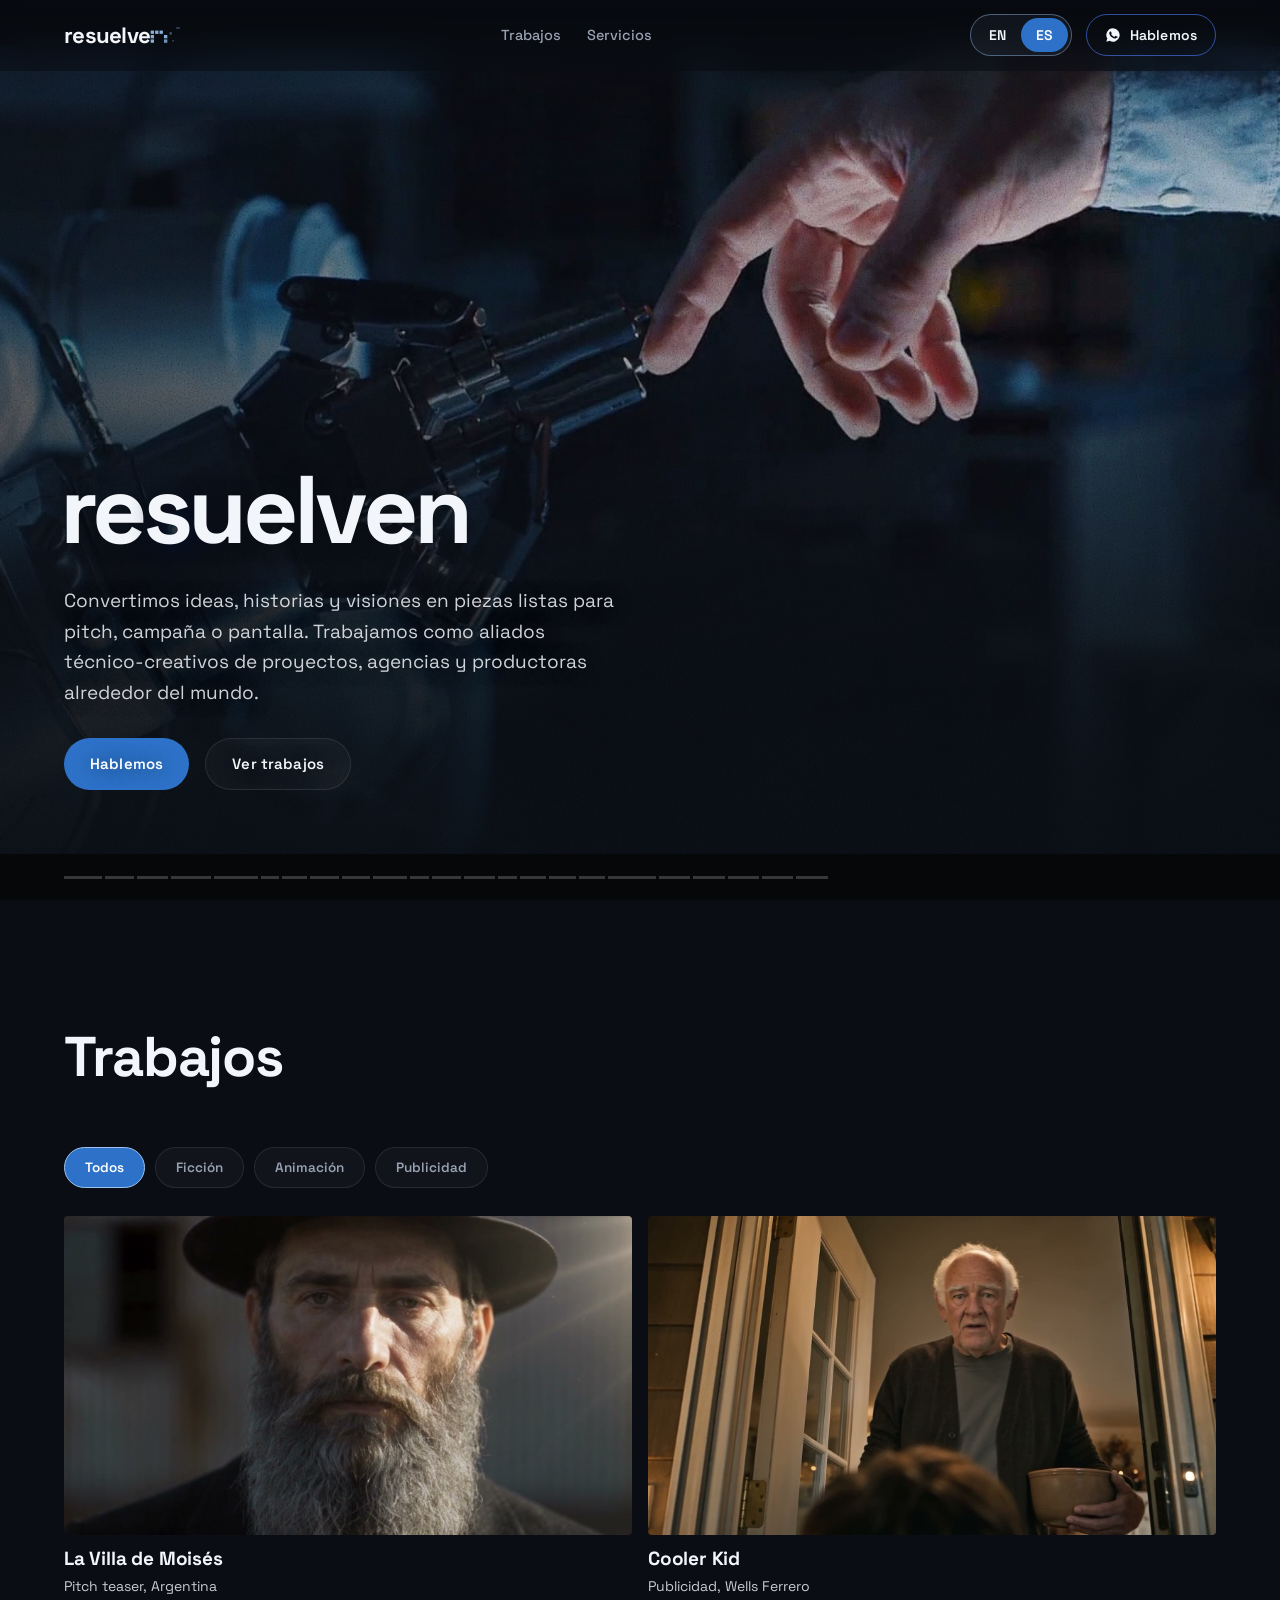
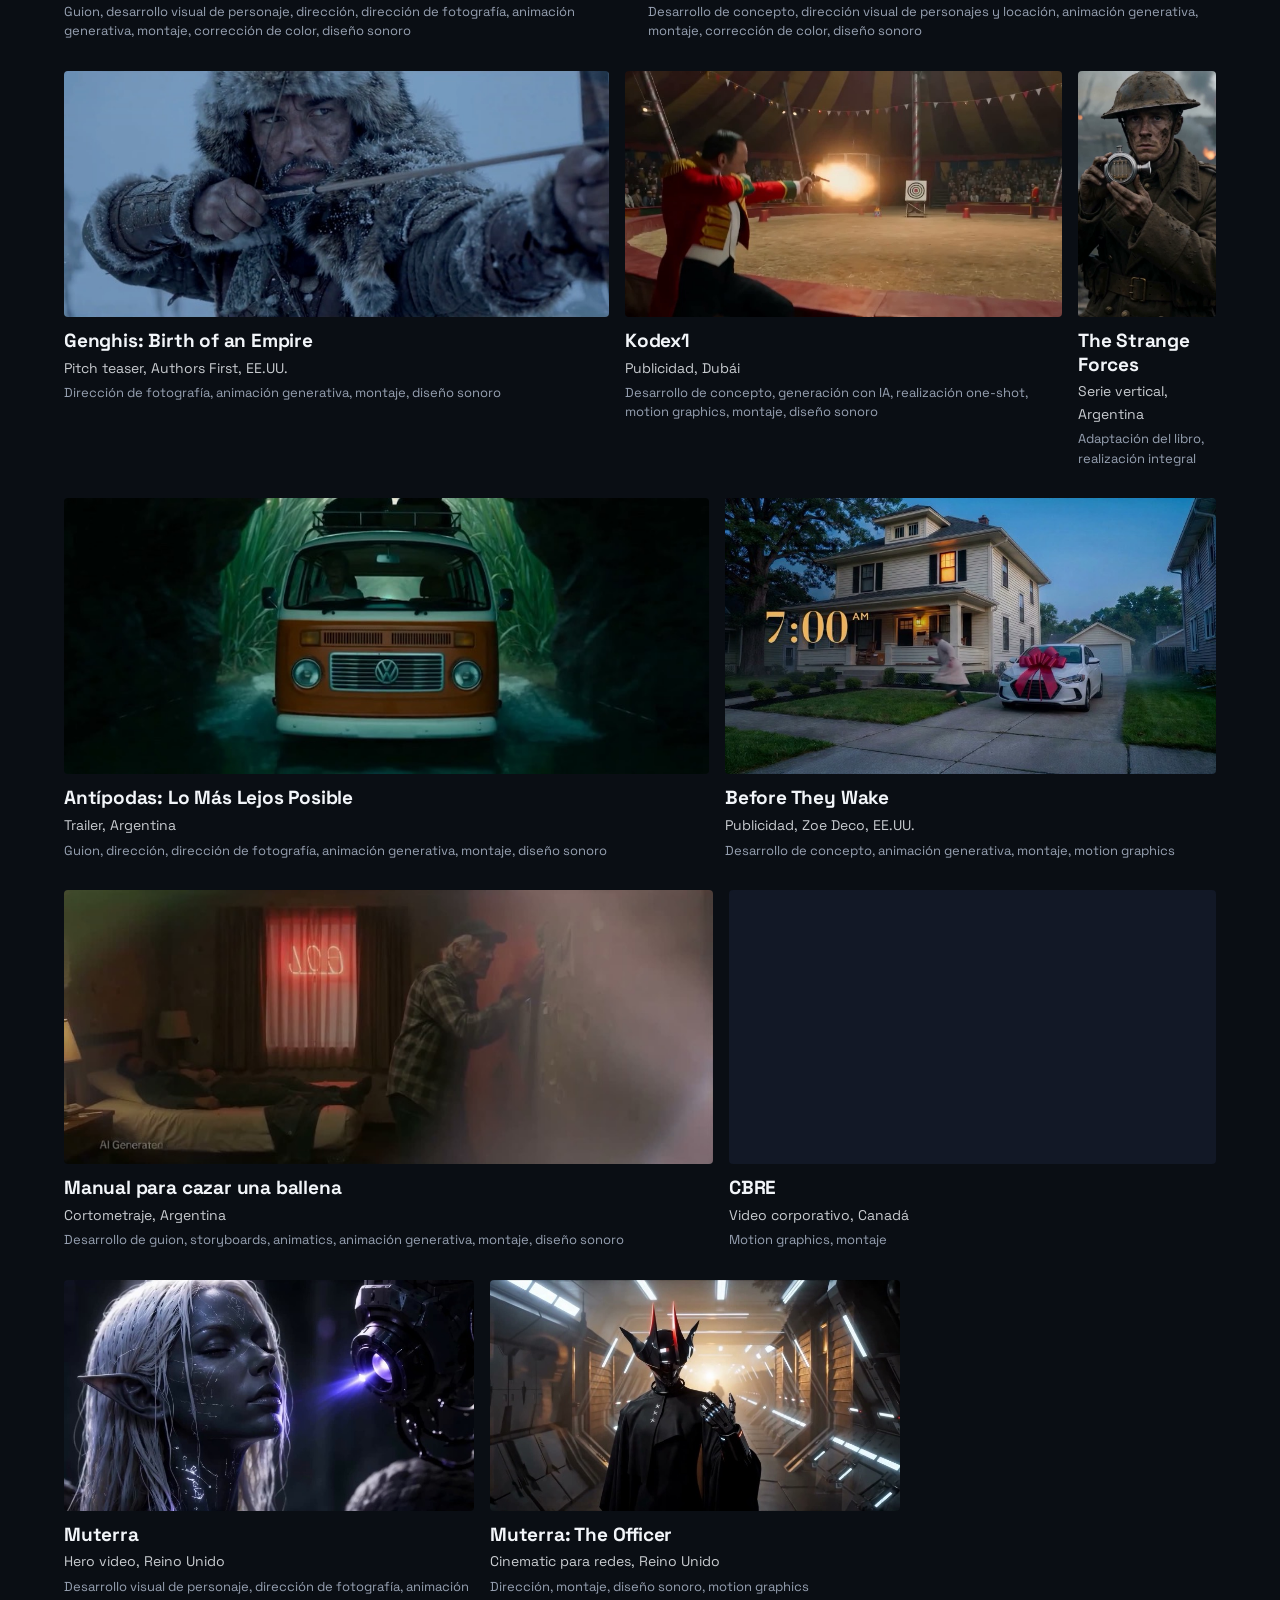
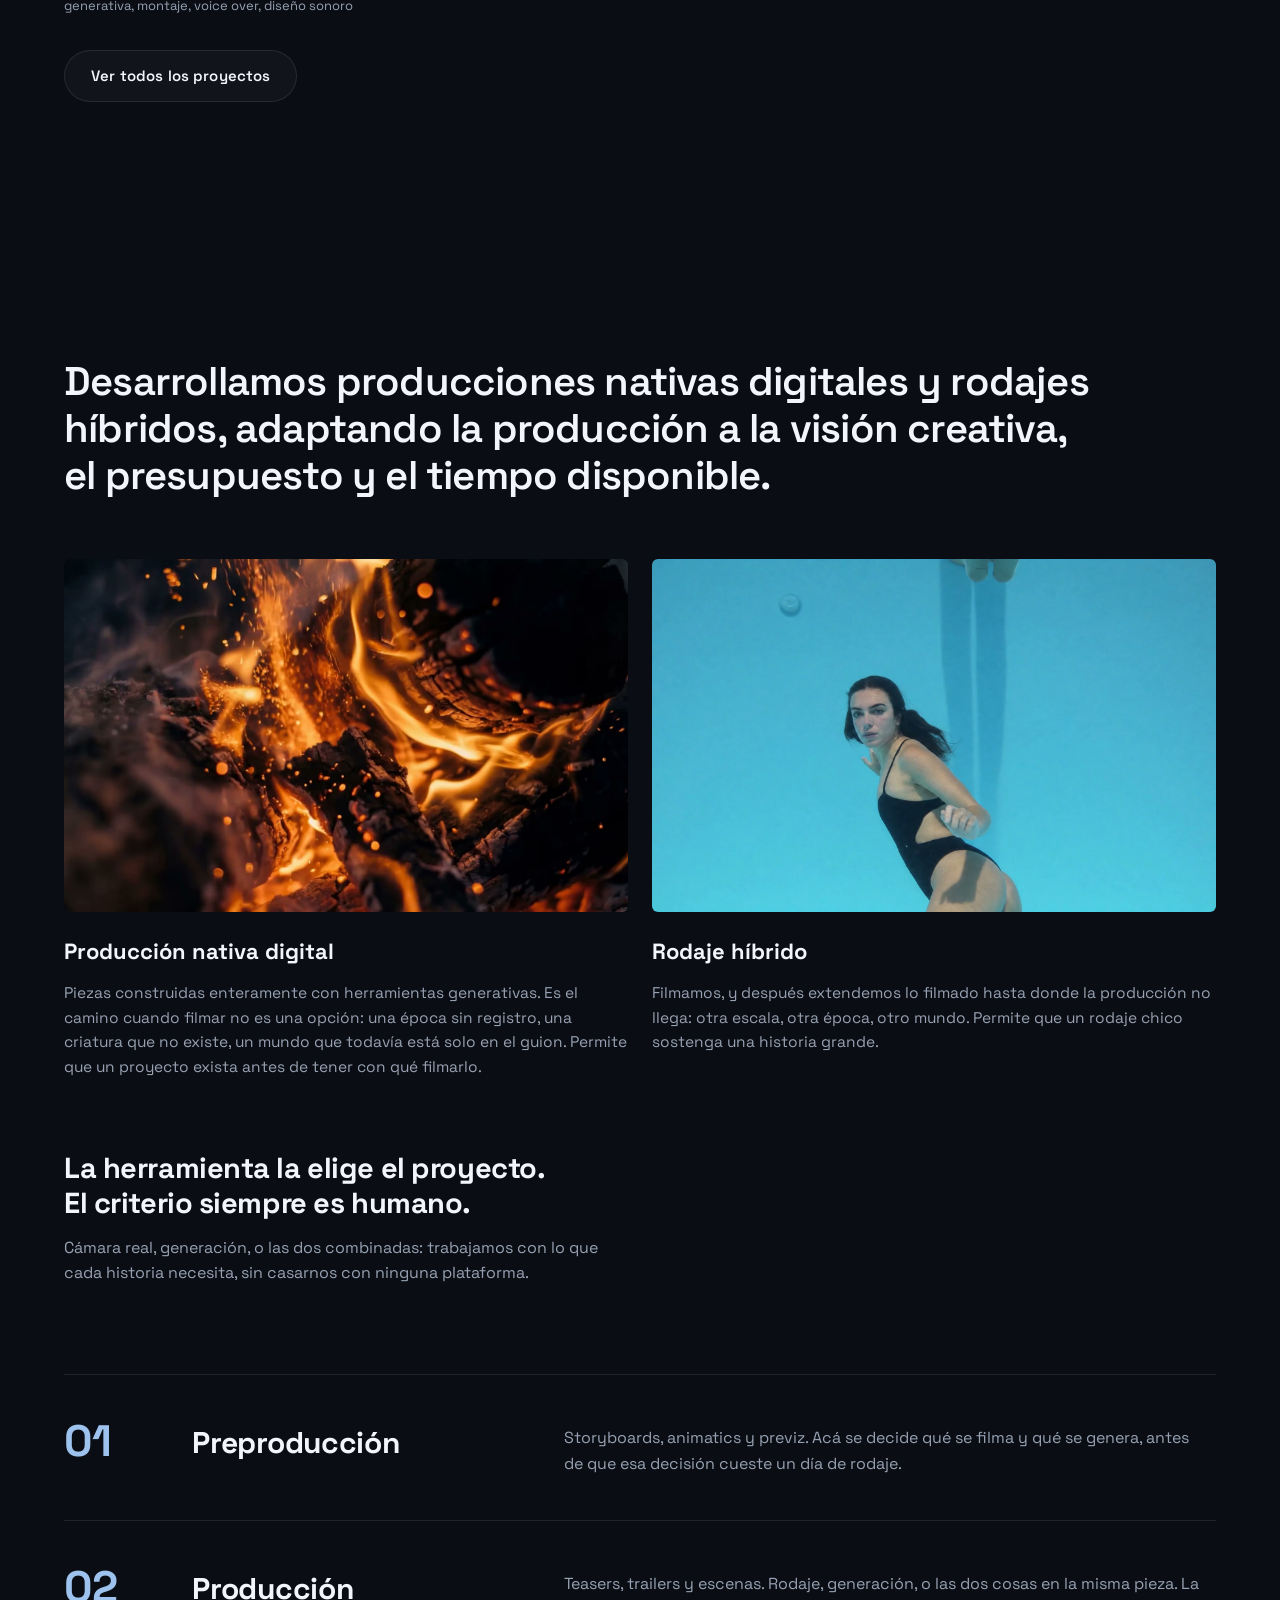
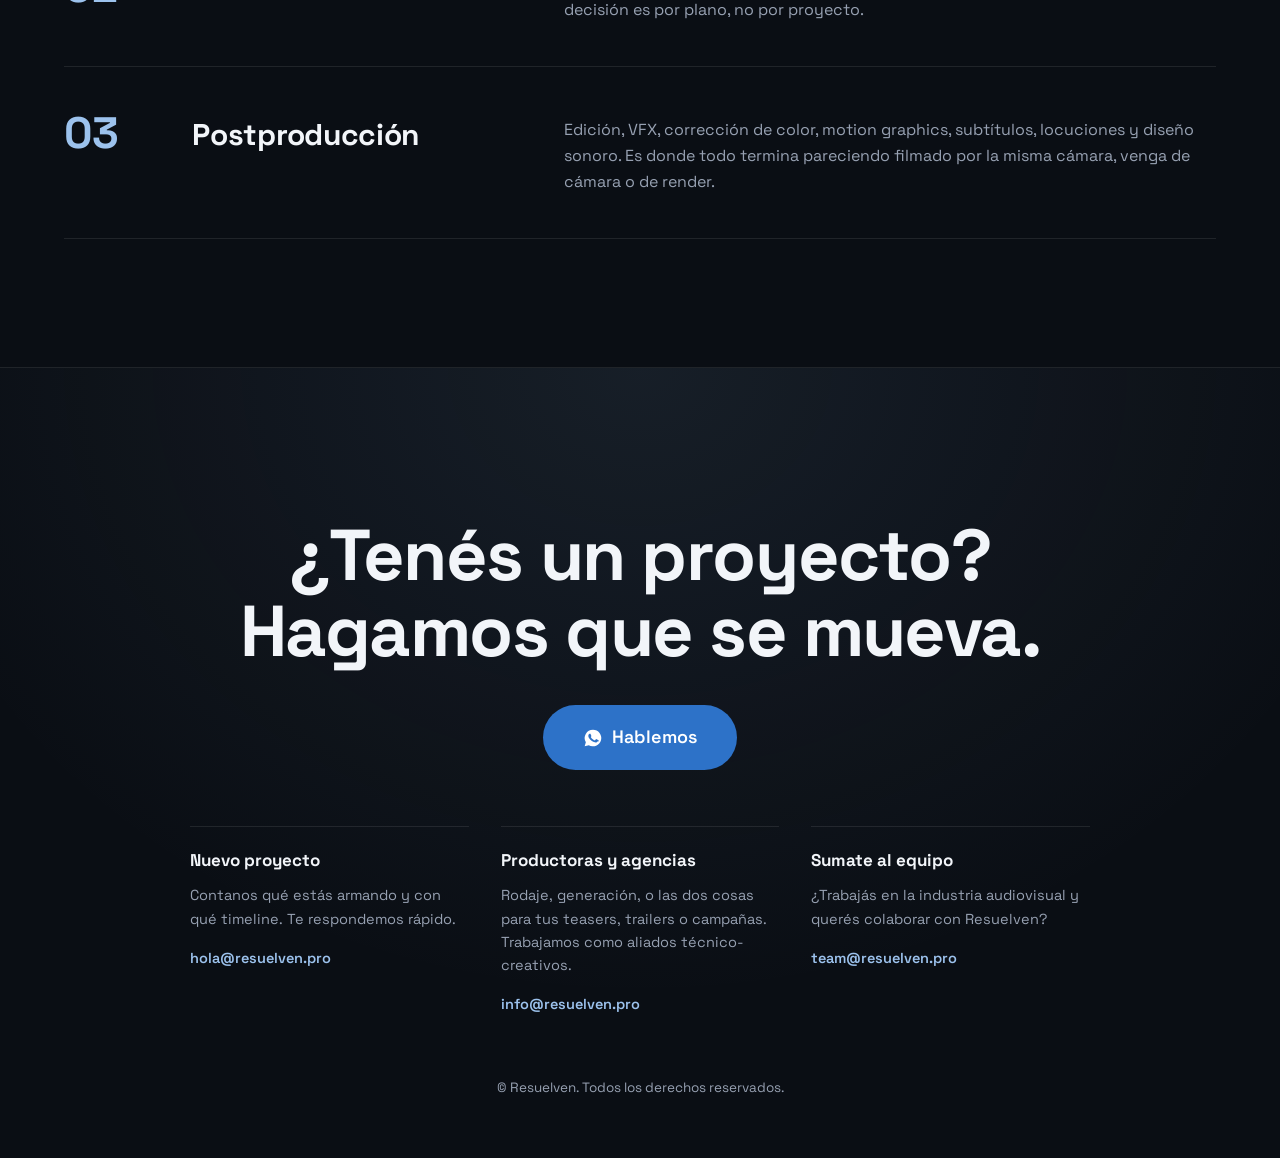
==== commit 58843df4: "Rendimiento en celu, teclado en las piezas y 404 propia - La animación del título mide cada palabra " ====
--- a/index.html
+++ b/index.html
@@ -386,7 +386,10 @@
   </script>
   <link rel="preconnect" href="https://fonts.googleapis.com">
   <link rel="preconnect" href="https://fonts.gstatic.com" crossorigin>
-  <link href="https://fonts.googleapis.com/css2?family=Space+Grotesk:wght@400;500;600;700&display=swap" rel="stylesheet">
+  <!-- la fuente se carga sin frenar el primer pintado: el texto sale con la del sistema y cambia al llegar -->
+  <link rel="preload" as="style" href="https://fonts.googleapis.com/css2?family=Space+Grotesk:wght@400;500;600;700&display=swap">
+  <link href="https://fonts.googleapis.com/css2?family=Space+Grotesk:wght@400;500;600;700&display=swap" rel="stylesheet" media="print" onload="this.media='all'">
+  <noscript><link href="https://fonts.googleapis.com/css2?family=Space+Grotesk:wght@400;500;600;700&display=swap" rel="stylesheet"></noscript>
   <link rel="stylesheet" href="css/style.css">
 </head>
 <body>
@@ -408,6 +411,7 @@
     </div>
   </div>
   
+  <a class="skip" href="#work" data-i18n="skip">Ir a los trabajos</a>
   <header class="nav" id="nav">
     <a class="nav__logo" href="#top" aria-label="resuelven">
       <svg viewBox="0 14 216 36" xmlns="http://www.w3.org/2000/svg" role="img">
@@ -423,7 +427,7 @@
         <text x="202" y="26" font-family="Space Grotesk, sans-serif" font-size="12" font-weight="600" fill="#88ACD6">™</text>
       </svg>
     </a>
-    <nav class="nav__links">
+    <nav class="nav__links" id="navLinks">
       <a href="#work" data-i18n="nav_work">Trabajos</a>
       <a href="#services" data-i18n="nav_services">Servicios</a>
     </nav>
@@ -437,10 +441,11 @@
         <svg viewBox="0 0 24 24" width="16" height="16" fill="currentColor"><path d="M12 2a10 10 0 0 0-8.6 15.1L2 22l5-1.3A10 10 0 1 0 12 2Zm5.3 14.1c-.2.6-1.3 1.2-1.8 1.2-.5.1-1 .2-3.3-.7-2.8-1.1-4.6-4-4.7-4.2-.1-.2-1.1-1.5-1.1-2.9s.7-2 1-2.3c.2-.3.5-.3.7-.3h.5c.2 0 .4 0 .6.5s.8 1.9.8 2c.1.1.1.3 0 .5l-.4.6c-.1.2-.3.3-.1.6.2.3.8 1.3 1.8 2.1 1.2 1.1 2.2 1.4 2.5 1.6.3.1.5.1.7-.1l1-1.2c.2-.3.4-.2.7-.1l2 1c.3.1.5.2.6.4 0 .1 0 .7-.2 1.3Z"/></svg>
         <span data-i18n="cta_chat">Hablemos</span>
       </a>
-      <button class="nav__burger" id="burger" aria-label="Menu"><span></span><span></span><span></span></button>
+      <button class="nav__burger" id="burger" aria-label="Menu" aria-controls="navLinks"><span></span><span></span><span></span></button>
     </div>
   </header>
   
+  <main>
   <section class="hero" id="top">
     <video class="hero__bg" autoplay muted loop playsinline preload="auto" poster="assets/videos/reel_poster.jpg" aria-label="Reel de trabajos de Resuelven">
       <source src="assets/videos/reel-540.mp4" type="video/mp4" media="(max-width: 700px)">
@@ -474,7 +479,7 @@
     <div class="workgrid" id="workgrid">
       <div class="work" style="--ar:1.778" data-cat="ficcion" data-hidden-by-more="false" data-media="video" data-src="assets/videos/villamoises.mp4" data-fmt="teaser" data-country="argentina" data-roles="guion,chardev,direccion,dof,genanim,edit,color,sound">
         <div class="work__media">
-          <img src="assets/videos/villamoises_poster.jpg" alt="Primer plano de un hombre de barba larga y sombrero de ala ancha a contraluz, del pitch teaser de La Villa de Moisés" loading="lazy" onerror="this.style.display='none'">
+          <img src="assets/videos/villamoises_poster.jpg" srcset="assets/videos/villamoises_poster-800.jpg 800w, assets/videos/villamoises_poster.jpg 1280w" sizes="(max-width:700px) 100vw, 50vw" alt="Primer plano de un hombre de barba larga y sombrero de ala ancha a contraluz, del pitch teaser de La Villa de Moisés" loading="lazy" onerror="this.style.display='none'">
           <div class="work__play"><span>▶</span></div>
         </div>
         <div class="work__info">
@@ -485,7 +490,7 @@
       </div>
       <div class="work" style="--ar:1.778" data-cat="publicidad" data-hidden-by-more="false" data-media="video" data-src="assets/videos/coolerkid-portfolio.mp4" data-poster="assets/videos/coolerkid-portfolio_poster.jpg" data-fmt="ad" data-client="Wells Ferrero" data-roles="concept,visualdir,genanim,edit,color,sound">
         <div class="work__media">
-          <img src="assets/videos/coolerkid-portfolio_poster.jpg" alt="Un hombre mayor de cárdigan abre la puerta de su casa sosteniendo un bol, en luz cálida de interior, de la publicidad Cooler Kid para Wells Ferrero" loading="lazy" onerror="this.style.display='none'">
+          <img src="assets/videos/coolerkid-portfolio_poster.jpg" srcset="assets/videos/coolerkid-portfolio_poster-800.jpg 800w, assets/videos/coolerkid-portfolio_poster.jpg 1600w" sizes="(max-width:700px) 100vw, 50vw" alt="Un hombre mayor de cárdigan abre la puerta de su casa sosteniendo un bol, en luz cálida de interior, de la publicidad Cooler Kid para Wells Ferrero" loading="lazy" onerror="this.style.display='none'">
           <div class="work__play"><span>▶</span></div>
         </div>
         <div class="work__info">
@@ -496,7 +501,7 @@
       </div>
       <div class="work" style="--ar:2.216" data-cat="ficcion" data-hidden-by-more="false" data-media="video" data-src="assets/videos/prologue.mp4" data-fmt="teaser" data-client="Authors First" data-country="usa" data-roles="dof,genanim,edit,sound">
         <div class="work__media">
-          <img src="assets/videos/video14_thumbnail.jpg" alt="Guerrero con capucha de piel tensa un arco en la nieve, del pitch teaser de Genghis: Birth of an Empire" loading="lazy" onerror="this.style.display='none'">
+          <img src="assets/videos/video14_thumbnail.jpg" srcset="assets/videos/video14_thumbnail-800.jpg 800w, assets/videos/video14_thumbnail.jpg 1600w" sizes="(max-width:700px) 100vw, 50vw" alt="Guerrero con capucha de piel tensa un arco en la nieve, del pitch teaser de Genghis: Birth of an Empire" loading="lazy" onerror="this.style.display='none'">
           <div class="work__play"><span>▶</span></div>
         </div>
         <div class="work__info">
@@ -507,7 +512,7 @@
       </div>
       <div class="work" style="--ar:1.778" data-cat="publicidad" data-hidden-by-more="false" data-media="video" data-src="assets/videos/kodex1.mp4" data-fmt="ad" data-country="dubai" data-roles="concept,genai,oneshot,mograph,edit,sound">
         <div class="work__media">
-          <img src="assets/videos/video20_thumbnail.jpg" alt="Un maestro de ceremonias de levita roja dispara un revólver en la pista de un circo, con el fogonazo encendido, del aviso para Kodex1" loading="lazy" onerror="this.style.display='none'">
+          <img src="assets/videos/video20_thumbnail.jpg" srcset="assets/videos/video20_thumbnail-800.jpg 800w, assets/videos/video20_thumbnail.jpg 1600w" sizes="(max-width:700px) 100vw, 50vw" alt="Un maestro de ceremonias de levita roja dispara un revólver en la pista de un circo, con el fogonazo encendido, del aviso para Kodex1" loading="lazy" onerror="this.style.display='none'">
           <div class="work__play"><span>▶</span></div>
         </div>
         <div class="work__info">
@@ -529,7 +534,7 @@
       </div>
       <div class="work" style="--ar:2.332" data-cat="ficcion" data-hidden-by-more="false" data-media="video" data-src="assets/videos/video17.mp4" data-fmt="trailer" data-country="argentina" data-roles="guion,direccion,dof,genanim,edit,sound">
         <div class="work__media">
-          <img src="assets/videos/video17_thumbnail.jpg" alt="Dos personas mayores hablan de noche por la ventanilla de una combi, del trailer de Antípodas: Lo Más Lejos Posible" loading="lazy" onerror="this.style.display='none'">
+          <img src="assets/videos/video17_thumbnail.jpg" srcset="assets/videos/video17_thumbnail-800.jpg 800w, assets/videos/video17_thumbnail.jpg 1600w" sizes="(max-width:700px) 100vw, 50vw" alt="Dos personas mayores hablan de noche por la ventanilla de una combi, del trailer de Antípodas: Lo Más Lejos Posible" loading="lazy" onerror="this.style.display='none'">
           <div class="work__play"><span>▶</span></div>
         </div>
         <div class="work__info">
@@ -540,7 +545,7 @@
       </div>
       <div class="work" style="--ar:1.778" data-cat="publicidad" data-hidden-by-more="false" data-media="video" data-src="assets/videos/zoedeco-portfolio.mp4" data-poster="assets/videos/zoedeco-portfolio_poster.jpg" data-fmt="ad" data-client="Zoe Deco" data-country="usa" data-roles="concept,genanim,edit,mograph">
         <div class="work__media">
-          <img src="assets/videos/zoedeco-portfolio_poster.jpg" alt="Al amanecer, un padre en bata vuelve corriendo a la casa mientras un auto blanco espera en la entrada con un moño rojo gigante, del aviso Before They Wake para Zoe Deco" loading="lazy" onerror="this.style.display='none'">
+          <img src="assets/videos/zoedeco-portfolio_poster.jpg" srcset="assets/videos/zoedeco-portfolio_poster-800.jpg 800w, assets/videos/zoedeco-portfolio_poster.jpg 1600w" sizes="(max-width:700px) 100vw, 50vw" alt="Al amanecer, un padre en bata vuelve corriendo a la casa mientras un auto blanco espera en la entrada con un moño rojo gigante, del aviso Before They Wake para Zoe Deco" loading="lazy" onerror="this.style.display='none'">
           <div class="work__play"><span>▶</span></div>
         </div>
         <div class="work__info">
@@ -551,7 +556,7 @@
       </div>
       <div class="work" style="--ar:2.367" data-cat="ficcion" data-hidden-by-more="false" data-media="iframe" data-src="https://drive.google.com/file/d/1FdK5aIOEChy8O3pShALOVH-JVPJBWcua/preview" data-fmt="cortometraje" data-country="argentina" data-roles="scriptdev,sboards,animatics,genanim,edit,sound">
         <div class="work__media">
-          <img src="assets/videos/manual_poster.jpg" alt="Habitación de motel de noche con neón rojo en la ventana y un hombre apoyado contra la pared, del cortometraje Manual para cazar una ballena" loading="lazy" onerror="this.style.display='none'">
+          <img src="assets/videos/manual_poster.jpg" srcset="assets/videos/manual_poster-800.jpg 800w, assets/videos/manual_poster.jpg 1600w" sizes="(max-width:700px) 100vw, 50vw" alt="Habitación de motel de noche con neón rojo en la ventana y un hombre apoyado contra la pared, del cortometraje Manual para cazar una ballena" loading="lazy" onerror="this.style.display='none'">
           <div class="work__play"><span>▶</span></div>
         </div>
         <div class="work__info">
@@ -573,7 +578,7 @@
       </div>
       <div class="work" style="--ar:1.778" data-cat="animacion" data-hidden-by-more="false" data-media="video" data-src="assets/videos/video19.mp4" data-poster="assets/videos/video19_poster.jpg" data-fmt="herovideo" data-country="uk" data-roles="chardev,dof,genanim,edit,vo,sound">
         <div class="work__media">
-          <img src="assets/videos/video19_poster.jpg" alt="Personaje élfico de pelo blanco frente a un dron con cámara que proyecta un haz violeta, del hero video de Muterra" loading="lazy" onerror="this.style.display='none'">
+          <img src="assets/videos/video19_poster.jpg" srcset="assets/videos/video19_poster-800.jpg 800w, assets/videos/video19_poster.jpg 1600w" sizes="(max-width:700px) 100vw, 50vw" alt="Personaje élfico de pelo blanco frente a un dron con cámara que proyecta un haz violeta, del hero video de Muterra" loading="lazy" onerror="this.style.display='none'">
           <div class="work__play"><span>▶</span></div>
         </div>
         <div class="work__info">
@@ -584,7 +589,7 @@
       </div>
       <div class="work" style="--ar:1.778" data-cat="animacion" data-hidden-by-more="false" data-media="video" data-src="assets/videos/muterra-officer.mp4" data-poster="assets/videos/muterra-officer_poster.jpg" data-fmt="socialcine" data-country="uk" data-roles="direccion,edit,sound,mograph">
         <div class="work__media">
-          <img src="assets/videos/muterra-officer_poster.jpg" alt="Oficial con casco negro de cuernos rojos y mano mecánica en un pasillo de nave iluminado, de la cinematic The Officer de Muterra" loading="lazy" onerror="this.style.display='none'">
+          <img src="assets/videos/muterra-officer_poster.jpg" srcset="assets/videos/muterra-officer_poster-800.jpg 800w, assets/videos/muterra-officer_poster.jpg 1600w" sizes="(max-width:700px) 100vw, 50vw" alt="Oficial con casco negro de cuernos rojos y mano mecánica en un pasillo de nave iluminado, de la cinematic The Officer de Muterra" loading="lazy" onerror="this.style.display='none'">
           <div class="work__play"><span>▶</span></div>
         </div>
         <div class="work__info">
@@ -595,7 +600,7 @@
       </div>
       <div class="work work--hidden" style="--ar:0.5625" data-cat="publicidad" data-hidden-by-more="true" data-media="video" data-src="assets/videos/video12.mp4" data-poster="assets/videos/video12_poster.jpg" data-fmt="ad" data-country="usa" data-roles="concept,guion,genvideo,edit,sound">
         <div class="work__media">
-          <img src="assets/videos/video12_poster.jpg" alt="Manos atando un globo negro al aire libre, de la campaña vertical para Betterwase" loading="lazy" onerror="this.style.display='none'">
+          <img src="assets/videos/video12_poster.jpg" srcset="assets/videos/video12_poster-800.jpg 800w, assets/videos/video12_poster.jpg 1080w" sizes="(max-width:700px) 100vw, 50vw" alt="Manos atando un globo negro al aire libre, de la campaña vertical para Betterwase" loading="lazy" onerror="this.style.display='none'">
           <div class="work__play"><span>▶</span></div>
         </div>
         <div class="work__info">
@@ -606,7 +611,7 @@
       </div>
       <div class="work work--hidden" style="--ar:0.5625" data-cat="publicidad" data-hidden-by-more="true" data-media="video" data-src="assets/videos/video07.mp4" data-poster="assets/videos/video07_poster.jpg" data-fmt="ad" data-country="usa" data-roles="concept,guion,genvideo,edit,sound">
         <div class="work__media">
-          <img src="assets/videos/video07_poster.jpg" alt="Dormitorio en tonos verdes visto desde el marco de la puerta, de la campaña vertical para Betterwase" loading="lazy" onerror="this.style.display='none'">
+          <img src="assets/videos/video07_poster.jpg" srcset="assets/videos/video07_poster-800.jpg 800w, assets/videos/video07_poster.jpg 1080w" sizes="(max-width:700px) 100vw, 50vw" alt="Dormitorio en tonos verdes visto desde el marco de la puerta, de la campaña vertical para Betterwase" loading="lazy" onerror="this.style.display='none'">
           <div class="work__play"><span>▶</span></div>
         </div>
         <div class="work__info">
@@ -639,7 +644,7 @@
       </div>
       <div class="work work--hidden" style="--ar:1.778" data-cat="ficcion" data-hidden-by-more="true" data-media="video" data-src="assets/videos/dudley.mp4" data-fmt="pitchscene" data-client="Authors First" data-country="usa" data-roles="dof,genanim,dlock,edit,sound">
         <div class="work__media">
-          <img src="assets/videos/dudley_poster.jpg" alt="Mujer rubia con las manos abiertas sentada en una grada junto a otras personas, de la escena de prueba de Pandora's Star" loading="lazy" onerror="this.style.display='none'">
+          <img src="assets/videos/dudley_poster.jpg" srcset="assets/videos/dudley_poster-800.jpg 800w, assets/videos/dudley_poster.jpg 1920w" sizes="(max-width:700px) 100vw, 50vw" alt="Mujer rubia con las manos abiertas sentada en una grada junto a otras personas, de la escena de prueba de Pandora's Star" loading="lazy" onerror="this.style.display='none'">
           <div class="work__play"><span>▶</span></div>
         </div>
         <div class="work__info">
@@ -650,7 +655,7 @@
       </div>
       <div class="work work--hidden" style="--ar:1.778" data-cat="publicidad" data-hidden-by-more="true" data-media="video" data-src="assets/videos/video11.mp4" data-poster="assets/videos/video11_poster.jpg" data-fmt="ad" data-country="usa" data-roles="concept,guion,genanim,edit,sound">
         <div class="work__media">
-          <img src="assets/videos/video11_poster.jpg" alt="Maletín rígido de plástico negro con cierres metálicos sobre fondo blanco, del aviso para The Plastic Forming Company" loading="lazy" onerror="this.style.display='none'">
+          <img src="assets/videos/video11_poster.jpg" srcset="assets/videos/video11_poster-800.jpg 800w, assets/videos/video11_poster.jpg 1280w" sizes="(max-width:700px) 100vw, 50vw" alt="Maletín rígido de plástico negro con cierres metálicos sobre fondo blanco, del aviso para The Plastic Forming Company" loading="lazy" onerror="this.style.display='none'">
           <div class="work__play"><span>▶</span></div>
         </div>
         <div class="work__info">
@@ -661,7 +666,7 @@
       </div>
       <div class="work work--hidden" style="--ar:1.778" data-cat="publicidad" data-hidden-by-more="true" data-media="video" data-src="assets/videos/video06.mp4" data-fmt="ad" data-country="greece" data-roles="dof,genanim,edit,sound">
         <div class="work__media">
-          <img src="assets/videos/video06_thumbnail.jpg" alt="Catamarán fondeado en una cala turquesa entre acantilados blancos, del aviso para Ahoyskipper" loading="lazy" onerror="this.style.display='none'">
+          <img src="assets/videos/video06_thumbnail.jpg" srcset="assets/videos/video06_thumbnail-800.jpg 800w, assets/videos/video06_thumbnail.jpg 1600w" sizes="(max-width:700px) 100vw, 50vw" alt="Catamarán fondeado en una cala turquesa entre acantilados blancos, del aviso para Ahoyskipper" loading="lazy" onerror="this.style.display='none'">
           <div class="work__play"><span>▶</span></div>
         </div>
         <div class="work__info">
@@ -672,7 +677,7 @@
       </div>
       <div class="work work--hidden" style="--ar:1.778" data-cat="publicidad" data-hidden-by-more="true" data-media="video" data-src="assets/videos/video10.mp4" data-poster="assets/videos/video10_poster.jpg" data-fmt="ad" data-roles="genanim,edit,sound">
         <div class="work__media">
-          <img src="assets/videos/video10_poster.jpg" alt="Frente de un local de LensCrafters a contraluz del atardecer con una persona entrando, del aviso para LensCrafters" loading="lazy" onerror="this.style.display='none'">
+          <img src="assets/videos/video10_poster.jpg" srcset="assets/videos/video10_poster-800.jpg 800w, assets/videos/video10_poster.jpg 1280w" sizes="(max-width:700px) 100vw, 50vw" alt="Frente de un local de LensCrafters a contraluz del atardecer con una persona entrando, del aviso para LensCrafters" loading="lazy" onerror="this.style.display='none'">
           <div class="work__play"><span>▶</span></div>
         </div>
         <div class="work__info">
@@ -683,7 +688,7 @@
       </div>
       <div class="work work--hidden" style="--ar:1.778" data-cat="publicidad" data-hidden-by-more="true" data-media="video" data-src="assets/videos/video09.mp4" data-fmt="promo" data-country="argentina" data-roles="concept,genanim,edit,sound">
         <div class="work__media">
-          <img src="assets/videos/video09_thumbnail.jpg" alt="Pared de televisores antiguos y una mano enguantada apoyando una bandera argentina sobre una pecera, de la intro para 555 Estudio" loading="lazy" onerror="this.style.display='none'">
+          <img src="assets/videos/video09_thumbnail.jpg" srcset="assets/videos/video09_thumbnail-800.jpg 800w, assets/videos/video09_thumbnail.jpg 1280w" sizes="(max-width:700px) 100vw, 50vw" alt="Pared de televisores antiguos y una mano enguantada apoyando una bandera argentina sobre una pecera, de la intro para 555 Estudio" loading="lazy" onerror="this.style.display='none'">
           <div class="work__play"><span>▶</span></div>
         </div>
         <div class="work__info">
@@ -747,6 +752,7 @@
     </div>
   </section>
   
+  </main>
   <footer class="footer">
     <h2 class="footer__title" data-i18n-html="footer_title">¿Tenés un proyecto?<br>Hagamos que se mueva.</h2>
     <a class="btn btn--lime btn--big wa-link" href="https://wa.me/5493425973885?text=%C2%A1Hola%2C%20Resuelven!%20Quiero%20saber%20m%C3%A1s." target="_blank" rel="noopener">
--- a/css/style.css
+++ b/css/style.css
@@ -329,7 +329,7 @@
 .hero__title {
   font-family:var(--font-display);
   /* una sola palabra, en la letra del logo: la mas larga de la lista ("reencuadran") tiene que entrar */
-  font-size:clamp(48px,min(15.6vw,30svh),300px);
+  font-size:clamp(44px,min(15.6vw,14svh),96px);
   line-height:0.94;
   font-weight:700;
   letter-spacing:-0.045em;
@@ -343,6 +343,7 @@
 }
 
 /* lo del medio de la palabra, que es lo que cambia */
+.hero__line > span { position:relative; }
 .hero__roll {
   display:inline-block;
   position:relative;
@@ -1121,8 +1122,21 @@
   .nav__burger {
     display:flex;
   }
+  /* en celu el contacto queda en la barra, solo con el icono */
   .nav__cta {
-    display:none;
+    padding:10px;
+    width:42px;
+    height:42px;
+    justify-content:center;
+  }
+  /* oculto a la vista pero no a los lectores de pantalla */
+  .nav__cta span {
+    position:absolute;
+    width:1px;
+    height:1px;
+    overflow:hidden;
+    clip-path:inset(50%);
+    white-space:nowrap;
   }
   .hero {
     padding-top:100px;
@@ -1188,3 +1202,17 @@
     overflow:hidden;
   }
 }
+
+.work__title { cursor:pointer; }
+.skip {
+  position:absolute;
+  left:-9999px;
+  top:8px;
+  z-index:200;
+  padding:10px 16px;
+  background:var(--text);
+  color:var(--bg, #0a0e14);
+  border-radius:8px;
+  font-weight:600;
+}
+.skip:focus { left:8px; }
